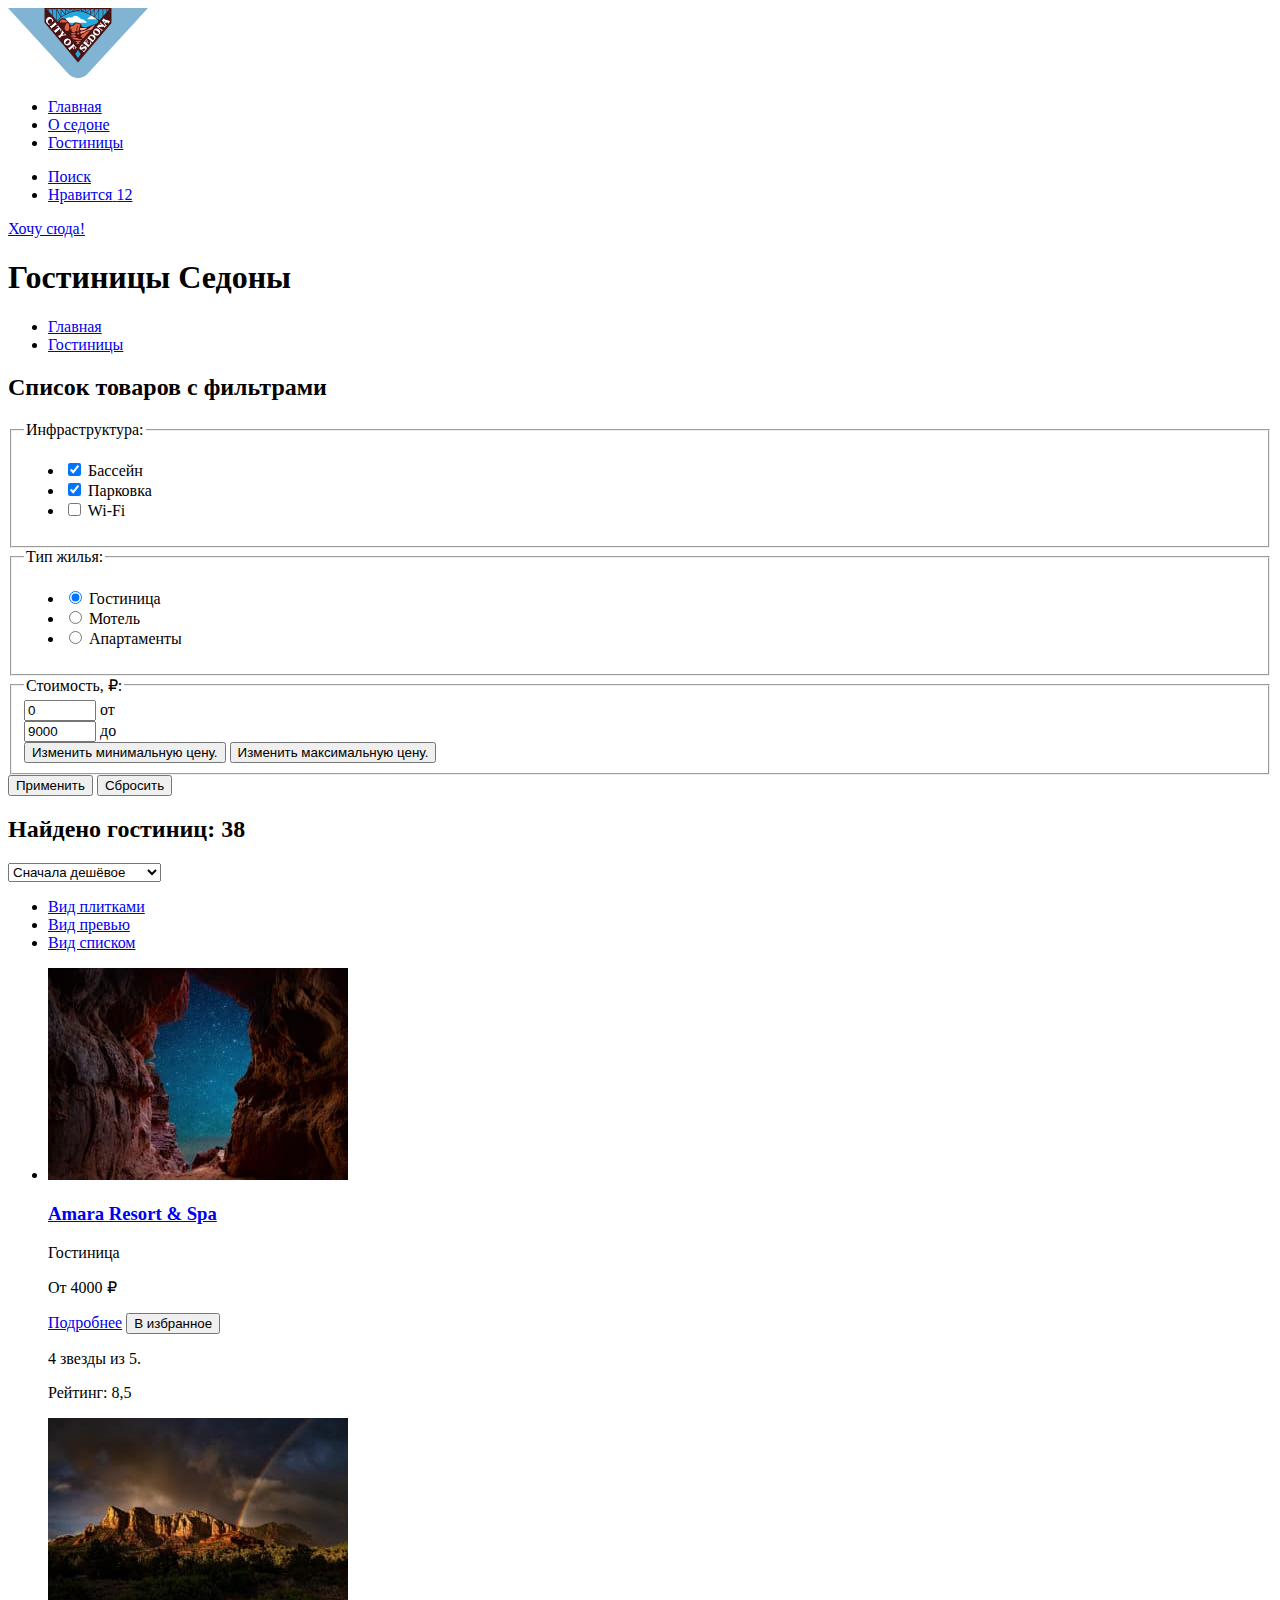
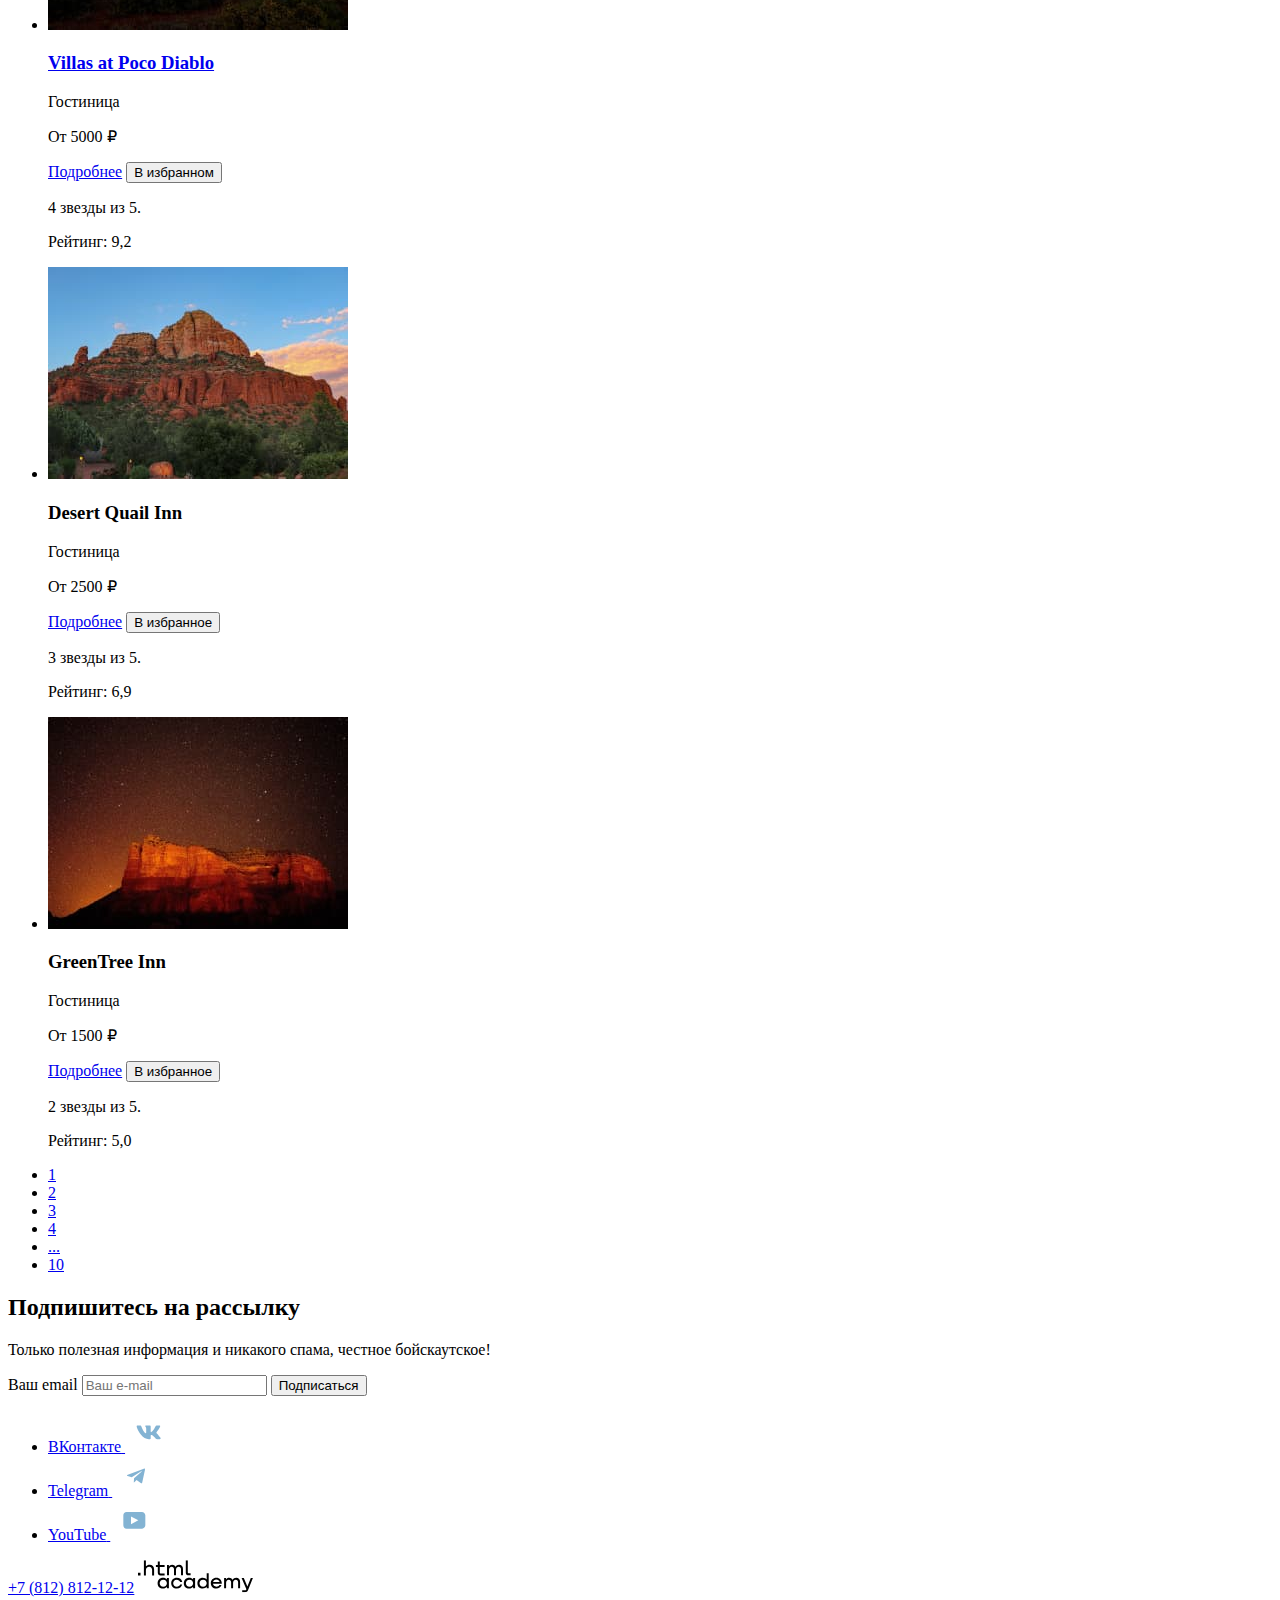
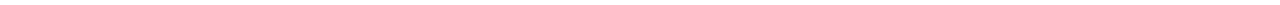
==== catalog.html @ f311d680 "Merge pull request #3 from LChumakov/master" ====
<!DOCTYPE html>
<html lang="ru">
  <head>
    <meta charset="utf-8">
    <title>Каталог</title>
  </head>

  <body>
    <div class="wrapper">
      <header class="header" data-test="header">
        <nav class="navigation">
          <a class="navigation-logo" href="index.html">
            <img src="images/svg/logo.svg" alt="Логотип сайта города Седона">
          </a>

          <ul class="navigation-list">
            <li class="navigation-item">
              <a class="navigation-link" href="index.html">Главная</a>
            </li>
            <li class="navigation-item">
              <a class="navigation-link" href="#">О седоне</a>
            </li>
            <li class="navigation-item">
              <a class="navigation-link navigation-link-current" href="catalog.html" aria-current="page">Гостиницы</a>
            </li>
          </ul>

          <ul class="user-list">
            <li class="user-item">
              <a class="user-link user-link-search" href="#">
                <span class="visually-hidden">Поиск</span>
              </a>
            </li>
            <li class="user-item">
              <a class="user-link user-link-favorites" href="#">
                <span class="visually-hidden">Нравится</span>
                <span class="user-favorites-num">12</span>
              </a>
            </li>
          </ul>
          <a class="navigation-button button" href="#">Хочу сюда!</a>
        </nav>
      </header>

      <main class="main main-catalog" data-test="main">
          <header class="filter-header">
            <h1 class="filter-main-title">Гостиницы Седоны</h1>
            <ul class="breadcrumbs">
              <li class="breadcrumbs-item">
                <a class="breadcrumbs-link breadcrumbs-link-home" href="index.html">
                  <span class="visually-hidden">Главная</span>
                </a>
              </li>
              <li class="breadcrumbs-item">
                <a class="breadcrumbs-link breadcrumbs-link-current" href="catalog.html" aria-current="page">Гостиницы</a>
              </li>
            </ul>
          </header>

          <div class="filter-conteiner" data-test="filter">
            <h2 class="visually-hidden">Список товаров с фильтрами</h2>

            <form class="filter-form" action="https://echo.htmlacademy.ru/" method="get">
              <fieldset class="filter-group filter-group-check">
                  <legend class="filter-title">Инфраструктура:</legend>
                  <ul class="filter-list control-list">
                    <li class="control-item">
                      <label class="control-label" for="pool">
                        <input class="control-input" type="checkbox" id="pool" name="pool" checked>
                        <span class="control-text">Бассейн</span>
                      </label>
                    </li>
                    <li class="control-item">
                      <label class="control-label" for="parking">
                        <input class="control-input" type="checkbox" id="parking" name="parking" checked>
                        <span class="control-text">Парковка</span>
                      </label>
                    </li>
                    <li class="control-item">
                      <label class="control-label" for="wi-fi">
                        <input class="control-input" type="checkbox" id="wi-fi" name="wi-fi">
                        <span class="control-text">Wi-Fi</span>
                      </label>
                    </li>
                  </ul>
                </fieldset>

                <fieldset class="filter-group filter-group-radio">
                  <legend class="filter-title">Тип жилья:</legend>
                  <ul class="filter-list control-list">
                    <li class="control-item">
                      <label class="control-label" for="hotel">
                        <input class="control-input" id="hotel" type="radio" name="product-group" value="hotel" checked>
                        <span class="control-text">Гостиница</span>
                      </label>
                    </li>
                    <li class="control-item">
                      <label class="control-label" for="motel">
                        <input class="control-input" id="motel" type="radio" name="product-group" value="motel">
                        <span class="control-text">Мотель</span>
                      </label>
                    </li>
                    <li class="control-item">
                      <label class="control-label" for="apartments">
                        <input class="control-input" id="apartments" type="radio" name="product-group" value="apartments">
                        <span class="control-text">Апартаменты</span>
                      </label>
                    </li>
                  </ul>
                </fieldset>

                <fieldset class="filter-group filter-group-range">
                  <legend class="filter-title">Стоимость, ₽:</legend>
                  <div class="range">
                    <div class="range-input-container">
                      <div class="range-item">
                        <input class="range-input range-input-min field" id="min-price" type="number" placeholder="0" value="0" min="0" max="9000">
                        <label for="min-price">от</label>
                      </div>
                      <div class="range-item">
                        <input class="range-input range-input-max field" id="max-price" type="number" placeholder="9000" value="9000" min="1" max="9000">
                        <label for="max-price">до</label>
                      </div>
                    </div>

                    <div class="range-scale">
                      <div class="range-bar">
                        <button class="range-toggle-btn range-toggle-btn-min" type="button">
                          <span class="visually-hidden">Изменить минимальную цену.</span>
                        </button>
                        <button class="range-toggle-btn range-toggle-btn-max" type="button">
                          <span class="visually-hidden">Изменить максимальную цену.</span>
                        </button>
                      </div>
                    </div>
                  </div>
              </fieldset>

                <div class="filter-group filter-button">
                  <button class="button button-light filter-submit" type="submit">Применить</button>
                  <button class="button button-transparent filter-reset" type="reset">Сбросить</button>
                </div>
            </form>
          </div>

          <section class="catalog" data-test="catalog">
            <div class="catalog-content">
              <h2 class="catalog-title page-title">Найдено гостиниц: 38</h2>
              <select class="catalog-select" name="sorting" aria-label="Сортировка">
                <option value="cheap" selected>Сначала дешёвое</option>
                <option value="popular">Сначала популярное</option>
                <option value="expensive">Сначала дорогое</option>
              </select>

              <ul class="catalog-view view">
                <li class="view-item">
                  <a class="view-link view-link-tile view-link-active" href="#">
                    <span class="visually-hidden">Вид плитками</span>
                  </a>
                </li>
                <li class="view-item">
                  <a class="view-link view-link-slideshow" href="#">
                    <span class="visually-hidden">Вид превью</span>
                  </a>
                </li>
                <li class="view-item">
                  <a class="view-link view-link-list" href="#">
                    <span class="visually-hidden">Вид списком</span>
                  </a>
                </li>
              </ul>
            </div>

            <div class="catalog-product">
              <ul class="product-list">
                <li class="product-item">
                  <a class="product-card-link" href="#">
                    <img src="images/hotel-1.jpg" width="300" height="212" alt="Звездное небо в расщелине гор.">
                    <h3 class="product-card-title">Amara Resort &amp; Spa</h3>
                  </a>
                  <p class="product-text product-text-type">Гостиница</p>
                  <p class="product-text product-text-price">От 4000 ₽</p>
                  <a class="button product-button-more" href="#">Подробнее</a>
                  <button class="button button-light product-favorites" type="button">В избранное</button>
                  <p class="product-rating-star product-rating-star-4">
                    <span class="visually-hidden">4 звезды из 5.</span>
                  </p>
                  <p class="product-rating-text">Рейтинг: 8,5</p>
                </li>

                <li class="product-item">
                  <a class="product-card-link" href="#">
                    <img src="images/hotel-2.jpg" width="300" height="212" alt="Радуга над горным хребтом.">
                    <h3 class="product-card-title">Villas at Poco Diablo</h3>
                  </a>
                  <p class="product-text product-text-type">Гостиница</p>
                  <p class="product-text product-text-price">От 5000 ₽</p>
                  <a class="button product-button-more" href="#">Подробнее</a>
                  <button class="button button-light product-favorites product-favorites-active" type="button">В избранном</button>
                  <p class="product-rating-star product-rating-star-4">
                    <span class="visually-hidden">4 звезды из 5.</span>
                  </p>
                  <p class="product-rating-text">Рейтинг: 9,2</p>
                </li>

                <li class="product-item">
                  <a class="product-card-link">
                    <img src="images/hotel-3.jpg" width="300" height="212" alt="Горы на фоне голубого неба.">
                    <h3 class="product-card-title">Desert Quail Inn</h3>
                  </a>
                  <p class="product-text product-text-type">Гостиница</p>
                  <p class="product-text product-text-price">От 2500 ₽</p>
                  <a class="button product-button-more" href="#">Подробнее</a>
                  <button class="button button-light product-favorites" type="button">В избранное</button>
                  <p class="product-rating-star product-rating-star-3">
                    <span class="visually-hidden">3 звезды из 5.</span>
                  </p>
                  <p class="product-rating-text">Рейтинг: 6,9</p>
                </li>

                <li class="product-item">
                  <a class="product-card-link">
                    <img src="images/hotel-4.jpg" width="300" height="212" alt="Гора на фоне звездного неба.">
                    <h3 class="product-card-title">GreenTree Inn</h3>
                  </a>
                  <p class="product-text product-text-type">Гостиница</p>
                  <p class="product-text product-text-price">От 1500 ₽</p>
                  <a class="product-text product-text-price" href="#">Подробнее</a>
                  <button class="button button-light product-favorites" type="button">В избранное</button>
                  <p class="product-rating-star product-rating-star-2">
                    <span class="visually-hidden">2 звезды из 5.</span>
                  </p>
                  <p class="product-rating-text">Рейтинг: 5,0</p>
                </li>
              </ul>
            </div>
            <div class="catalog-pagination">
              <ul class="pagination>">
                <li class="pagination-item">
                  <a class="pagination-link pagination-link-current" href="#" aria-current="page">1</a>
                </li>
                <li class="pagination-item">
                  <a class="pagination-link" href="#">2</a>
                </li>
                <li class="pagination-item">
                  <a class="pagination-link" href="#">3</a>
                </li>
                <li class="pagination-item">
                  <a class="pagination-link" href="#">4</a>
                </li>
                <li class="pagination-item">
                  <a class="pagination-link pagination-link-more" href="#" aria-label="Открыть следующие 4 страницы">...</a>
                </li>
                <li class="pagination-item">
                  <a class="pagination-link" href="#">10</a>
                </li>
              </ul>
            </div>
          </section>

          <section class="subscribe subscribe-home" data-test="subscribe">
            <div class="subscribe-theme">
              <h2 class="subscribe-title page-title">Подпишитесь на рассылку</h2>
              <p class="subscribe-text page-text">Только полезная информация и никакого спама, честное бойскаутское!</p>
            </div>
            <form class="subscribe-form" action="https://echo.htmlacademy.ru" method="post">
              <label class="visually-hidden" for="email">Ваш email</label>
              <input class="subscribe-input field" type="email" id="email" name="email" placeholder="Ваш e-mail" required>
              <button class="subscribe-button button button-light" type="submit">Подписаться</button>
            </form>
          </section>
      </main>

      <footer class="page-footer" data-test="footer">
          <ul class="footer-social social">
            <li class="social-item">
              <a class="social-link" href="https://vk.com/htmlacademy">
                <span class="visually-hidden">ВКонтакте</span>
                <img src="images/svg/social-vk.svg" width="48" height="40" alt="ВКонтакте">
              </a>
            </li>
            <li class="social-item">
              <a class="social-link" href="https://t.me/htmlacademy">
                <span class="visually-hidden">Telegram</span>
                <img src="images/svg/social-telegram.svg" width="48" height="40" alt="Telegram">
              </a>
            </li>
            <li class="social-item">
              <a class="social-link" href="https://www.youtube.com/user/htmlacademyru">
                <span class="visually-hidden">YouTube</span>
                <img src="images/svg/social-youtube.svg" width="48" height="40" alt="YouTube">
              </a>
            </li>
          </ul>
          <a class="footer-phone" href="tel:+78128121212">+7 (812) 812-12-12</a>
          <a class="htmlacademy-link" href="https://htmlacademy.ru/">
            <img src="images/svg/logo_htmlacademy.svg" width="115" height="33" alt="Логотип htmlacademy">
          </a>
      </footer>
    </div>
  </body>
</html>
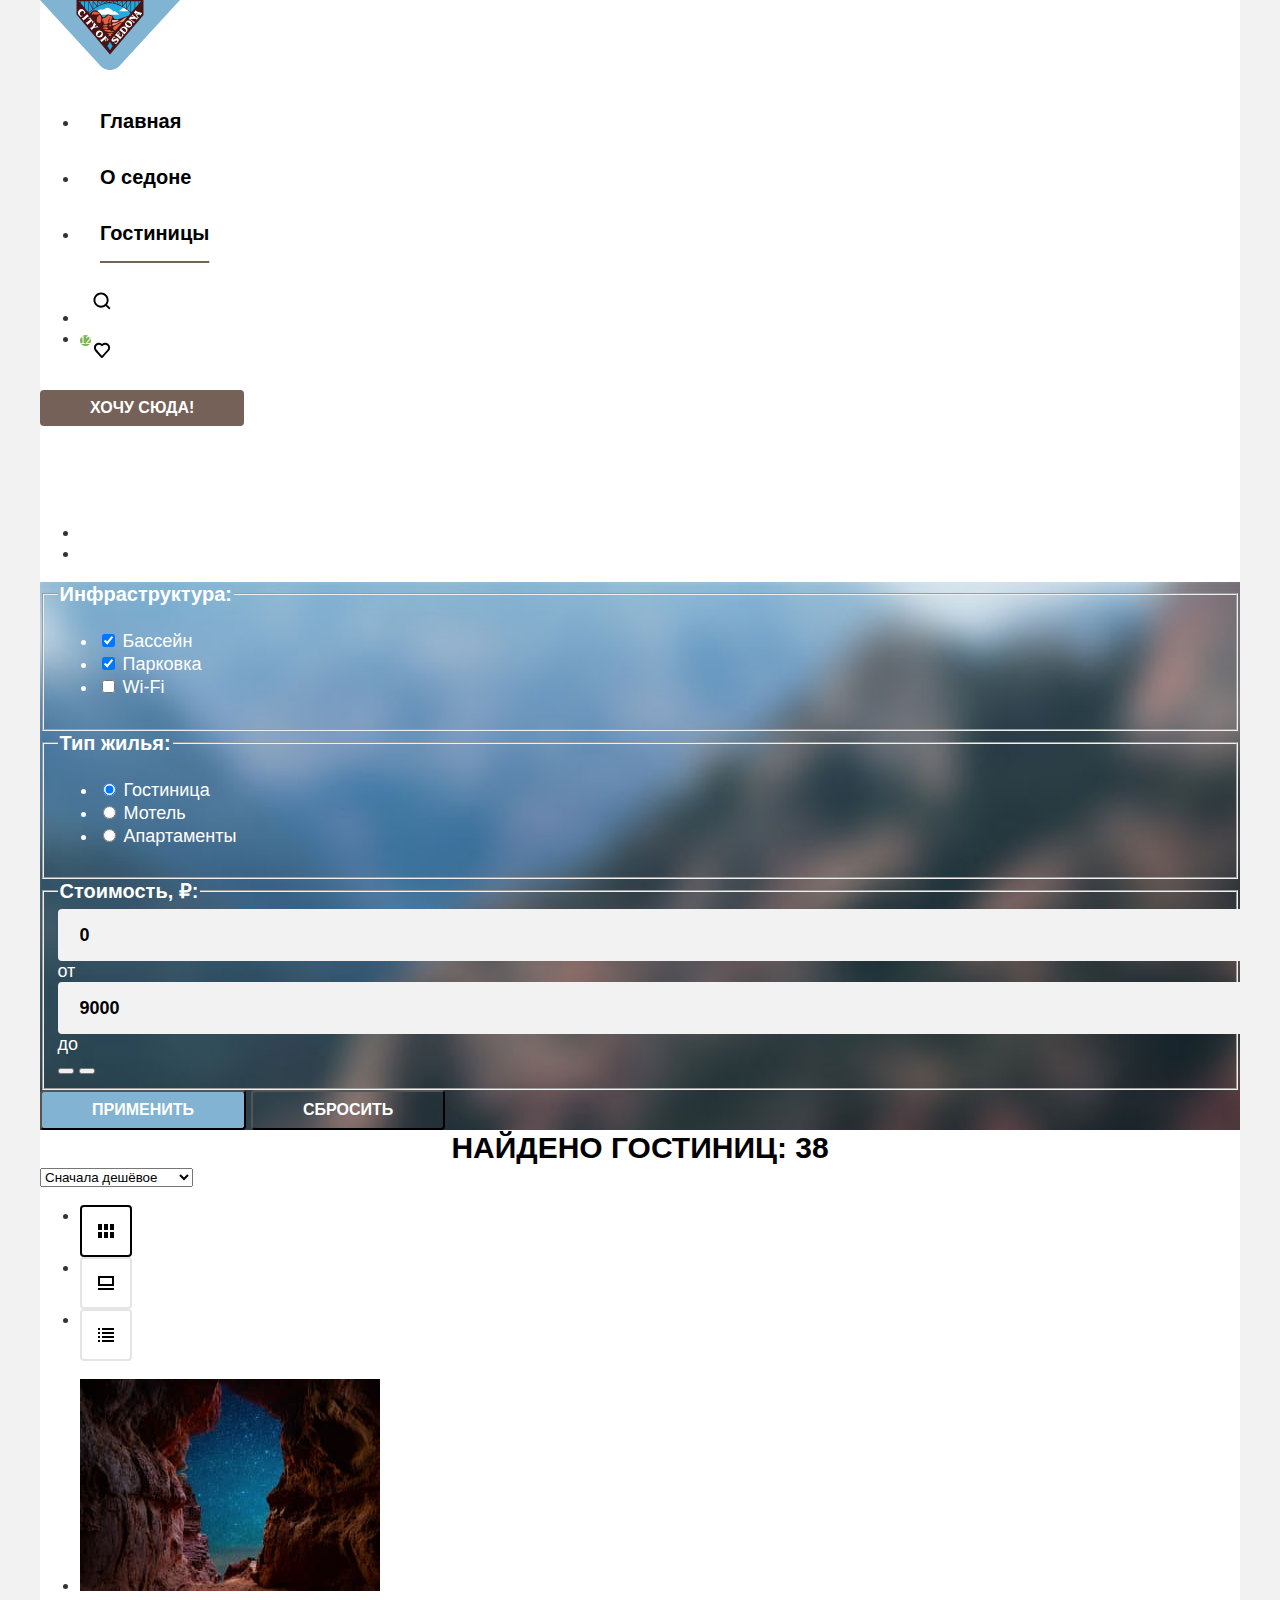
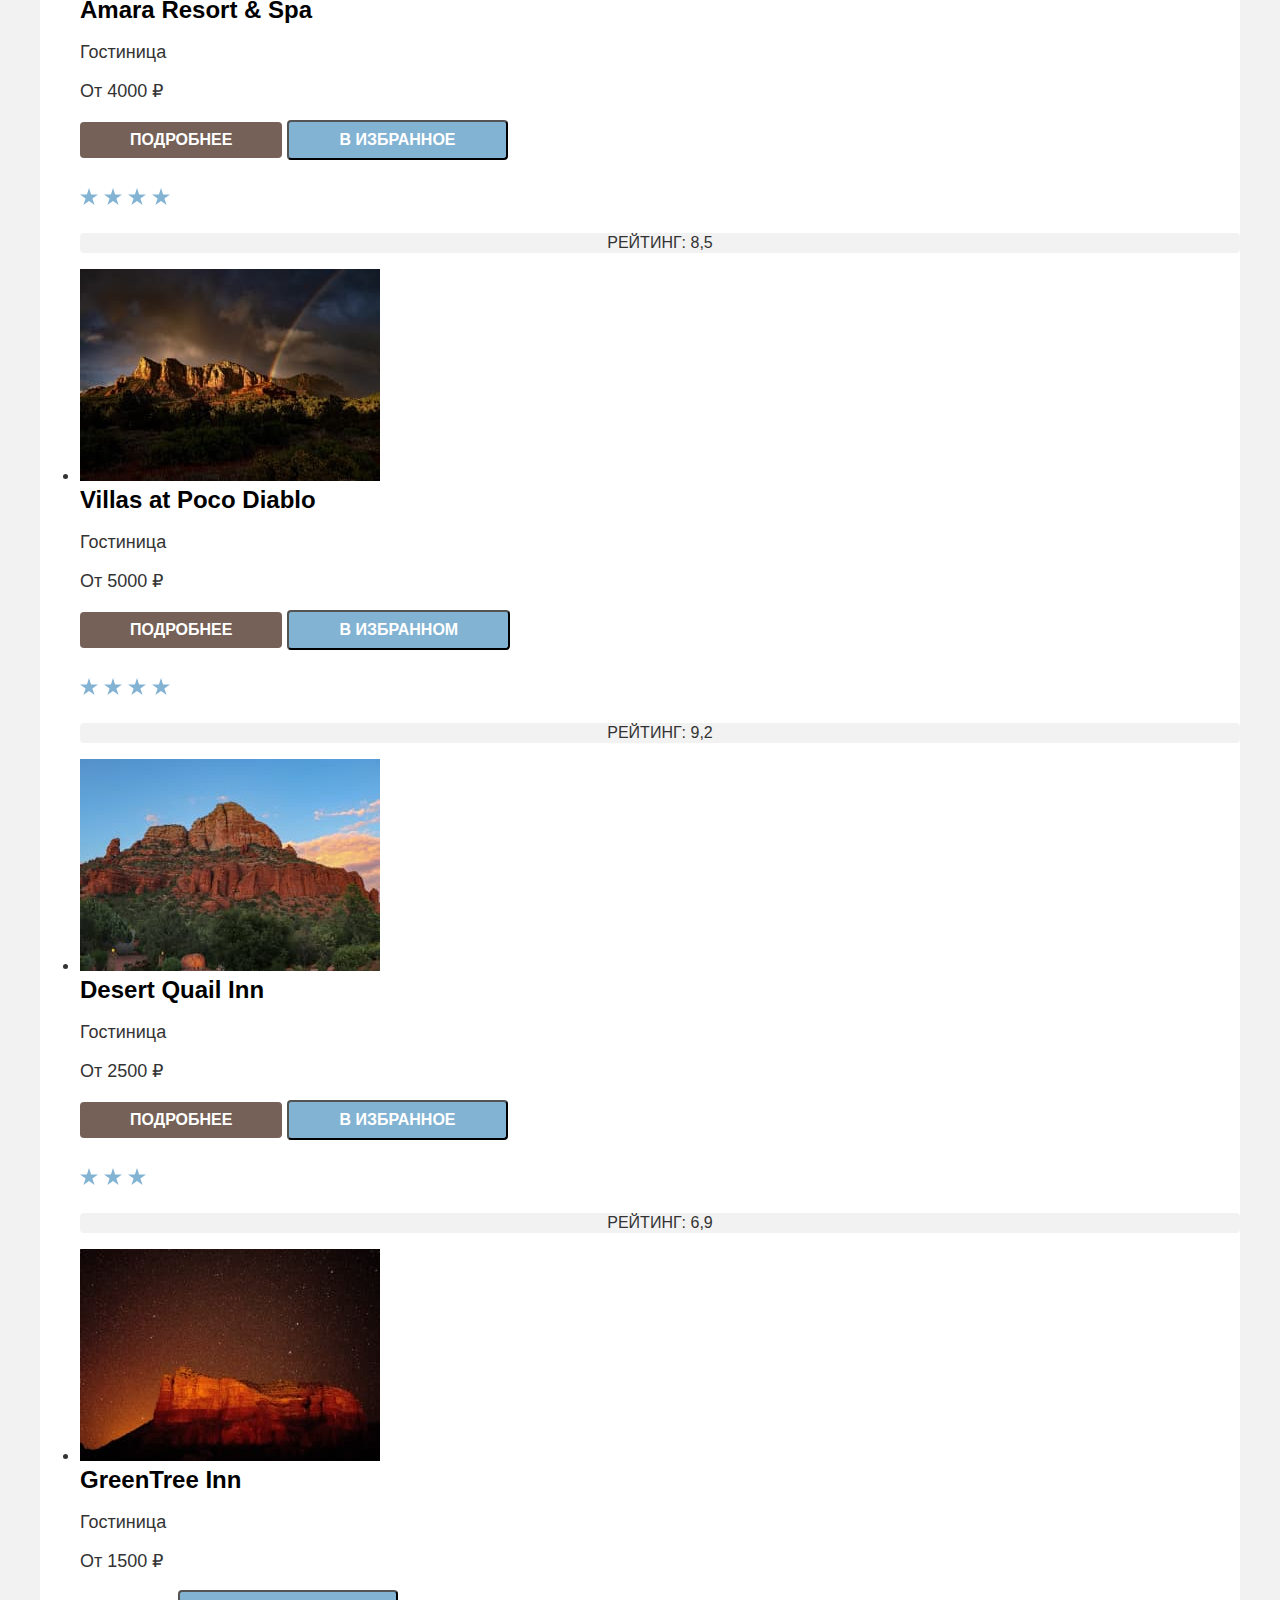
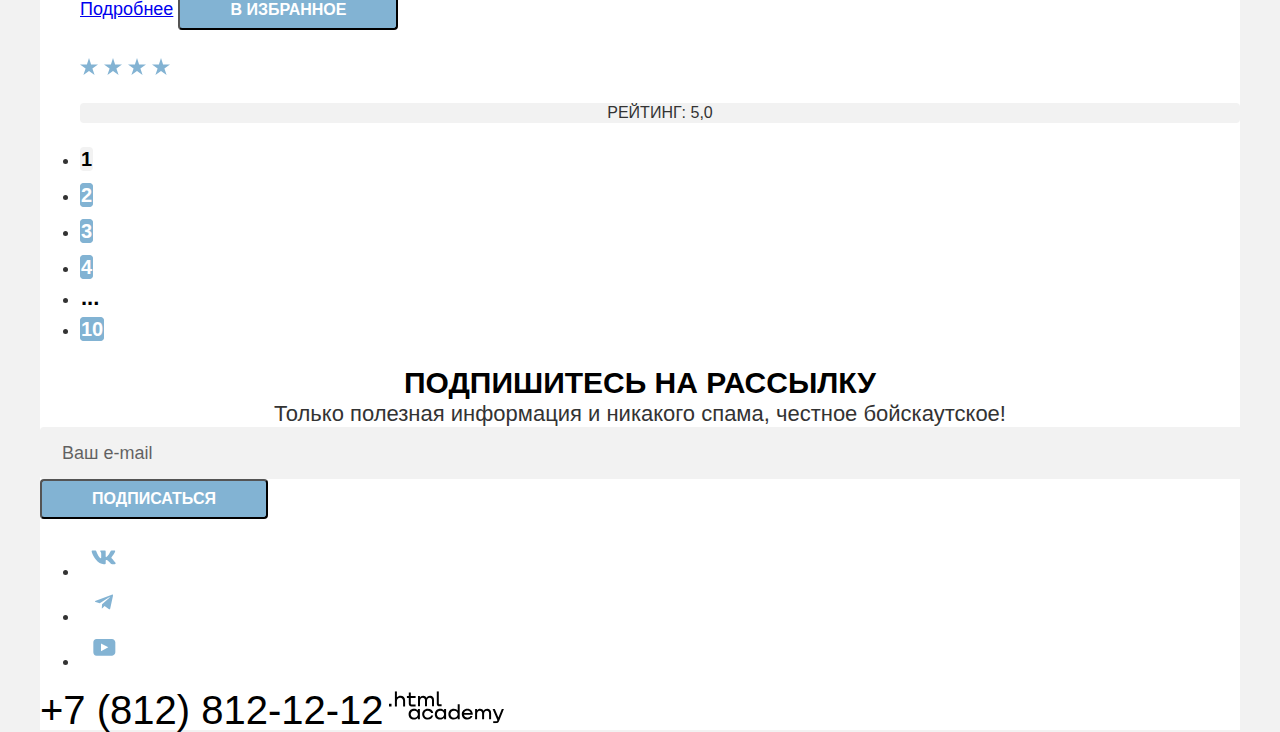
==== commit cc9a7fce: "Merge pull request #4 from LChumakov/master" ====
--- a/catalog.html
+++ b/catalog.html
@@ -1,8 +1,10 @@
 <!DOCTYPE html>
 <html lang="ru">
+
   <head>
     <meta charset="utf-8">
     <title>Каталог</title>
+    <link rel="stylesheet" href="styles/styles.css">
   </head>
 
   <body>
@@ -43,260 +45,261 @@
       </header>
 
       <main class="main main-catalog" data-test="main">
-          <header class="filter-header">
-            <h1 class="filter-main-title">Гостиницы Седоны</h1>
-            <ul class="breadcrumbs">
-              <li class="breadcrumbs-item">
-                <a class="breadcrumbs-link breadcrumbs-link-home" href="index.html">
-                  <span class="visually-hidden">Главная</span>
-                </a>
-              </li>
-              <li class="breadcrumbs-item">
-                <a class="breadcrumbs-link breadcrumbs-link-current" href="catalog.html" aria-current="page">Гостиницы</a>
+        <header class="filter-header">
+          <h1 class="filter-main-title">Гостиницы Седоны</h1>
+          <ul class="breadcrumbs">
+            <li class="breadcrumbs-item">
+              <a class="breadcrumbs-link breadcrumbs-link-home" href="index.html">
+                <span class="visually-hidden">Главная</span>
+              </a>
+            </li>
+            <li class="breadcrumbs-item">
+              <a class="breadcrumbs-link breadcrumbs-link-current" href="catalog.html" aria-current="page">Гостиницы</a>
+            </li>
+          </ul>
+        </header>
+
+        <div class="filter filter-conteiner" data-test="filter">
+          <h2 class="visually-hidden">Список товаров с фильтрами</h2>
+
+          <form class="filter-form" action="https://echo.htmlacademy.ru/" method="get">
+            <fieldset class="filter-group filter-group-check">
+              <legend class="filter-title">Инфраструктура:</legend>
+              <ul class="filter-list control-list">
+                <li class="control-item">
+                  <label class="control-label" for="pool">
+                    <input class="control-input" type="checkbox" id="pool" name="pool" checked>
+                    <span class="control-text">Бассейн</span>
+                  </label>
+                </li>
+                <li class="control-item">
+                  <label class="control-label" for="parking">
+                    <input class="control-input" type="checkbox" id="parking" name="parking" checked>
+                    <span class="control-text">Парковка</span>
+                  </label>
+                </li>
+                <li class="control-item">
+                  <label class="control-label" for="wi-fi">
+                    <input class="control-input" type="checkbox" id="wi-fi" name="wi-fi">
+                    <span class="control-text">Wi-Fi</span>
+                  </label>
+                </li>
+              </ul>
+            </fieldset>
+
+            <fieldset class="filter-group filter-group-radio">
+              <legend class="filter-title">Тип жилья:</legend>
+              <ul class="filter-list control-list">
+                <li class="control-item">
+                  <label class="control-label" for="hotel">
+                    <input class="control-input" id="hotel" type="radio" name="product-group" value="hotel" checked>
+                    <span class="control-text">Гостиница</span>
+                  </label>
+                </li>
+                <li class="control-item">
+                  <label class="control-label" for="motel">
+                    <input class="control-input" id="motel" type="radio" name="product-group" value="motel">
+                    <span class="control-text">Мотель</span>
+                  </label>
+                </li>
+                <li class="control-item">
+                  <label class="control-label" for="apartments">
+                    <input class="control-input" id="apartments" type="radio" name="product-group" value="apartments">
+                    <span class="control-text">Апартаменты</span>
+                  </label>
+                </li>
+              </ul>
+            </fieldset>
+
+            <fieldset class="filter-group filter-group-range">
+              <legend class="filter-title">Стоимость, ₽:</legend>
+              <div class="range">
+                <div class="range-input-container">
+                  <div class="range-item">
+                    <input class="range-input range-input-min field" id="min-price" type="number" placeholder="0" value="0" min="0" max="9000">
+                    <label for="min-price">от</label>
+                  </div>
+                  <div class="range-item">
+                    <input class="range-input range-input-max field" id="max-price" type="number" placeholder="9000" value="9000" min="1" max="9000">
+                    <label for="max-price">до</label>
+                  </div>
+                </div>
+
+                <div class="range-scale">
+                  <div class="range-bar">
+                    <button class="range-toggle-btn range-toggle-btn-min" type="button">
+                      <span class="visually-hidden">Изменить минимальную цену.</span>
+                    </button>
+                    <button class="range-toggle-btn range-toggle-btn-max" type="button">
+                      <span class="visually-hidden">Изменить максимальную цену.</span>
+                    </button>
+                  </div>
+                </div>
+              </div>
+            </fieldset>
+
+            <div class="filter-group filter-button">
+              <button class="button button-light filter-submit" type="submit">Применить</button>
+              <button class="button button-transparent filter-reset" type="reset">Сбросить</button>
+            </div>
+          </form>
+        </div>
+
+        <section class="catalog" data-test="catalog">
+          <div class="catalog-content">
+            <h2 class="catalog-title page-title">Найдено гостиниц: 38</h2>
+            <select class="catalog-select" name="sorting" aria-label="Сортировка">
+              <option value="cheap" selected>Сначала дешёвое</option>
+              <option value="popular">Сначала популярное</option>
+              <option value="expensive">Сначала дорогое</option>
+            </select>
+
+            <ul class="catalog-view view">
+              <li class="view-item">
+                <a class="view-link view-link-tile view-link-active" href="#">
+                  <span class="visually-hidden">Вид плитками</span>
+                </a>
+              </li>
+              <li class="view-item">
+                <a class="view-link view-link-slideshow" href="#">
+                  <span class="visually-hidden">Вид превью</span>
+                </a>
+              </li>
+              <li class="view-item">
+                <a class="view-link view-link-list" href="#">
+                  <span class="visually-hidden">Вид списком</span>
+                </a>
               </li>
             </ul>
-          </header>
-
-          <div class="filter-conteiner" data-test="filter">
-            <h2 class="visually-hidden">Список товаров с фильтрами</h2>
-
-            <form class="filter-form" action="https://echo.htmlacademy.ru/" method="get">
-              <fieldset class="filter-group filter-group-check">
-                  <legend class="filter-title">Инфраструктура:</legend>
-                  <ul class="filter-list control-list">
-                    <li class="control-item">
-                      <label class="control-label" for="pool">
-                        <input class="control-input" type="checkbox" id="pool" name="pool" checked>
-                        <span class="control-text">Бассейн</span>
-                      </label>
-                    </li>
-                    <li class="control-item">
-                      <label class="control-label" for="parking">
-                        <input class="control-input" type="checkbox" id="parking" name="parking" checked>
-                        <span class="control-text">Парковка</span>
-                      </label>
-                    </li>
-                    <li class="control-item">
-                      <label class="control-label" for="wi-fi">
-                        <input class="control-input" type="checkbox" id="wi-fi" name="wi-fi">
-                        <span class="control-text">Wi-Fi</span>
-                      </label>
-                    </li>
-                  </ul>
-                </fieldset>
-
-                <fieldset class="filter-group filter-group-radio">
-                  <legend class="filter-title">Тип жилья:</legend>
-                  <ul class="filter-list control-list">
-                    <li class="control-item">
-                      <label class="control-label" for="hotel">
-                        <input class="control-input" id="hotel" type="radio" name="product-group" value="hotel" checked>
-                        <span class="control-text">Гостиница</span>
-                      </label>
-                    </li>
-                    <li class="control-item">
-                      <label class="control-label" for="motel">
-                        <input class="control-input" id="motel" type="radio" name="product-group" value="motel">
-                        <span class="control-text">Мотель</span>
-                      </label>
-                    </li>
-                    <li class="control-item">
-                      <label class="control-label" for="apartments">
-                        <input class="control-input" id="apartments" type="radio" name="product-group" value="apartments">
-                        <span class="control-text">Апартаменты</span>
-                      </label>
-                    </li>
-                  </ul>
-                </fieldset>
-
-                <fieldset class="filter-group filter-group-range">
-                  <legend class="filter-title">Стоимость, ₽:</legend>
-                  <div class="range">
-                    <div class="range-input-container">
-                      <div class="range-item">
-                        <input class="range-input range-input-min field" id="min-price" type="number" placeholder="0" value="0" min="0" max="9000">
-                        <label for="min-price">от</label>
-                      </div>
-                      <div class="range-item">
-                        <input class="range-input range-input-max field" id="max-price" type="number" placeholder="9000" value="9000" min="1" max="9000">
-                        <label for="max-price">до</label>
-                      </div>
-                    </div>
-
-                    <div class="range-scale">
-                      <div class="range-bar">
-                        <button class="range-toggle-btn range-toggle-btn-min" type="button">
-                          <span class="visually-hidden">Изменить минимальную цену.</span>
-                        </button>
-                        <button class="range-toggle-btn range-toggle-btn-max" type="button">
-                          <span class="visually-hidden">Изменить максимальную цену.</span>
-                        </button>
-                      </div>
-                    </div>
-                  </div>
-              </fieldset>
-
-                <div class="filter-group filter-button">
-                  <button class="button button-light filter-submit" type="submit">Применить</button>
-                  <button class="button button-transparent filter-reset" type="reset">Сбросить</button>
-                </div>
-            </form>
           </div>
 
-          <section class="catalog" data-test="catalog">
-            <div class="catalog-content">
-              <h2 class="catalog-title page-title">Найдено гостиниц: 38</h2>
-              <select class="catalog-select" name="sorting" aria-label="Сортировка">
-                <option value="cheap" selected>Сначала дешёвое</option>
-                <option value="popular">Сначала популярное</option>
-                <option value="expensive">Сначала дорогое</option>
-              </select>
-
-              <ul class="catalog-view view">
-                <li class="view-item">
-                  <a class="view-link view-link-tile view-link-active" href="#">
-                    <span class="visually-hidden">Вид плитками</span>
-                  </a>
-                </li>
-                <li class="view-item">
-                  <a class="view-link view-link-slideshow" href="#">
-                    <span class="visually-hidden">Вид превью</span>
-                  </a>
-                </li>
-                <li class="view-item">
-                  <a class="view-link view-link-list" href="#">
-                    <span class="visually-hidden">Вид списком</span>
-                  </a>
-                </li>
-              </ul>
-            </div>
-
-            <div class="catalog-product">
-              <ul class="product-list">
-                <li class="product-item">
-                  <a class="product-card-link" href="#">
-                    <img src="images/hotel-1.jpg" width="300" height="212" alt="Звездное небо в расщелине гор.">
-                    <h3 class="product-card-title">Amara Resort &amp; Spa</h3>
-                  </a>
-                  <p class="product-text product-text-type">Гостиница</p>
-                  <p class="product-text product-text-price">От 4000 ₽</p>
-                  <a class="button product-button-more" href="#">Подробнее</a>
-                  <button class="button button-light product-favorites" type="button">В избранное</button>
-                  <p class="product-rating-star product-rating-star-4">
-                    <span class="visually-hidden">4 звезды из 5.</span>
-                  </p>
-                  <p class="product-rating-text">Рейтинг: 8,5</p>
-                </li>
-
-                <li class="product-item">
-                  <a class="product-card-link" href="#">
-                    <img src="images/hotel-2.jpg" width="300" height="212" alt="Радуга над горным хребтом.">
-                    <h3 class="product-card-title">Villas at Poco Diablo</h3>
-                  </a>
-                  <p class="product-text product-text-type">Гостиница</p>
-                  <p class="product-text product-text-price">От 5000 ₽</p>
-                  <a class="button product-button-more" href="#">Подробнее</a>
-                  <button class="button button-light product-favorites product-favorites-active" type="button">В избранном</button>
-                  <p class="product-rating-star product-rating-star-4">
-                    <span class="visually-hidden">4 звезды из 5.</span>
-                  </p>
-                  <p class="product-rating-text">Рейтинг: 9,2</p>
-                </li>
-
-                <li class="product-item">
-                  <a class="product-card-link">
-                    <img src="images/hotel-3.jpg" width="300" height="212" alt="Горы на фоне голубого неба.">
-                    <h3 class="product-card-title">Desert Quail Inn</h3>
-                  </a>
-                  <p class="product-text product-text-type">Гостиница</p>
-                  <p class="product-text product-text-price">От 2500 ₽</p>
-                  <a class="button product-button-more" href="#">Подробнее</a>
-                  <button class="button button-light product-favorites" type="button">В избранное</button>
-                  <p class="product-rating-star product-rating-star-3">
-                    <span class="visually-hidden">3 звезды из 5.</span>
-                  </p>
-                  <p class="product-rating-text">Рейтинг: 6,9</p>
-                </li>
-
-                <li class="product-item">
-                  <a class="product-card-link">
-                    <img src="images/hotel-4.jpg" width="300" height="212" alt="Гора на фоне звездного неба.">
-                    <h3 class="product-card-title">GreenTree Inn</h3>
-                  </a>
-                  <p class="product-text product-text-type">Гостиница</p>
-                  <p class="product-text product-text-price">От 1500 ₽</p>
-                  <a class="product-text product-text-price" href="#">Подробнее</a>
-                  <button class="button button-light product-favorites" type="button">В избранное</button>
-                  <p class="product-rating-star product-rating-star-2">
-                    <span class="visually-hidden">2 звезды из 5.</span>
-                  </p>
-                  <p class="product-rating-text">Рейтинг: 5,0</p>
-                </li>
-              </ul>
-            </div>
-            <div class="catalog-pagination">
-              <ul class="pagination>">
-                <li class="pagination-item">
-                  <a class="pagination-link pagination-link-current" href="#" aria-current="page">1</a>
-                </li>
-                <li class="pagination-item">
-                  <a class="pagination-link" href="#">2</a>
-                </li>
-                <li class="pagination-item">
-                  <a class="pagination-link" href="#">3</a>
-                </li>
-                <li class="pagination-item">
-                  <a class="pagination-link" href="#">4</a>
-                </li>
-                <li class="pagination-item">
-                  <a class="pagination-link pagination-link-more" href="#" aria-label="Открыть следующие 4 страницы">...</a>
-                </li>
-                <li class="pagination-item">
-                  <a class="pagination-link" href="#">10</a>
-                </li>
-              </ul>
-            </div>
-          </section>
-
-          <section class="subscribe subscribe-home" data-test="subscribe">
-            <div class="subscribe-theme">
-              <h2 class="subscribe-title page-title">Подпишитесь на рассылку</h2>
-              <p class="subscribe-text page-text">Только полезная информация и никакого спама, честное бойскаутское!</p>
-            </div>
-            <form class="subscribe-form" action="https://echo.htmlacademy.ru" method="post">
-              <label class="visually-hidden" for="email">Ваш email</label>
-              <input class="subscribe-input field" type="email" id="email" name="email" placeholder="Ваш e-mail" required>
-              <button class="subscribe-button button button-light" type="submit">Подписаться</button>
-            </form>
-          </section>
+          <div class="catalog-product">
+            <ul class="product-list">
+              <li class="product-item">
+                <a class="product-card-link" href="#">
+                  <img src="images/hotel-1.jpg" width="300" height="212" alt="Звездное небо в расщелине гор.">
+                  <h3 class="product-card-title">Amara Resort &amp; Spa</h3>
+                </a>
+                <p class="product-text product-text-type">Гостиница</p>
+                <p class="product-text product-text-price">От 4000 ₽</p>
+                <a class="button product-button-more" href="#">Подробнее</a>
+                <button class="button button-light product-favorites" type="button">В избранное</button>
+                <p class="product-rating-star product-rating-star-4">
+                  <span class="visually-hidden">4 звезды из 5.</span>
+                </p>
+                <p class="product-rating-text">Рейтинг: 8,5</p>
+              </li>
+
+              <li class="product-item">
+                <a class="product-card-link" href="#">
+                  <img src="images/hotel-2.jpg" width="300" height="212" alt="Радуга над горным хребтом.">
+                  <h3 class="product-card-title">Villas at Poco Diablo</h3>
+                </a>
+                <p class="product-text product-text-type">Гостиница</p>
+                <p class="product-text product-text-price">От 5000 ₽</p>
+                <a class="button product-button-more" href="#">Подробнее</a>
+                <button class="button button-light product-favorites button-favorites-active" type="button">В избранном</button>
+                <p class="product-rating-star product-rating-star-4">
+                  <span class="visually-hidden">4 звезды из 5.</span>
+                </p>
+                <p class="product-rating-text">Рейтинг: 9,2</p>
+              </li>
+
+              <li class="product-item">
+                <a class="product-card-link">
+                  <img src="images/hotel-3.jpg" width="300" height="212" alt="Горы на фоне голубого неба.">
+                  <h3 class="product-card-title">Desert Quail Inn</h3>
+                </a>
+                <p class="product-text product-text-type">Гостиница</p>
+                <p class="product-text product-text-price">От 2500 ₽</p>
+                <a class="button product-button-more" href="#">Подробнее</a>
+                <button class="button button-light product-favorites" type="button">В избранное</button>
+                <p class="product-rating-star product-rating-star-3">
+                  <span class="visually-hidden">3 звезды из 5.</span>
+                </p>
+                <p class="product-rating-text">Рейтинг: 6,9</p>
+              </li>
+
+              <li class="product-item">
+                <a class="product-card-link">
+                  <img src="images/hotel-4.jpg" width="300" height="212" alt="Гора на фоне звездного неба.">
+                  <h3 class="product-card-title">GreenTree Inn</h3>
+                </a>
+                <p class="product-text product-text-type">Гостиница</p>
+                <p class="product-text product-text-price">От 1500 ₽</p>
+                <a class="product-text product-text-price" href="#">Подробнее</a>
+                <button class="button button-light product-favorites" type="button">В избранное</button>
+                <p class="product-rating-star product-rating-star-2">
+                  <span class="visually-hidden">2 звезды из 5.</span>
+                </p>
+                <p class="product-rating-text">Рейтинг: 5,0</p>
+              </li>
+            </ul>
+          </div>
+          <div class="catalog-pagination">
+            <ul class="pagination>">
+              <li class="pagination-item">
+                <a class="pagination-link pagination-link-current" href="#" aria-current="page">1</a>
+              </li>
+              <li class="pagination-item">
+                <a class="pagination-link" href="#">2</a>
+              </li>
+              <li class="pagination-item">
+                <a class="pagination-link" href="#">3</a>
+              </li>
+              <li class="pagination-item">
+                <a class="pagination-link" href="#">4</a>
+              </li>
+              <li class="pagination-item">
+                <a class="pagination-link pagination-link-more" href="#" aria-label="Открыть следующие 4 страницы">...</a>
+              </li>
+              <li class="pagination-item">
+                <a class="pagination-link" href="#">10</a>
+              </li>
+            </ul>
+          </div>
+        </section>
+
+        <section class="subscribe subscribe-home" data-test="subscribe">
+          <div class="subscribe-theme">
+            <h2 class="subscribe-title page-title">Подпишитесь на рассылку</h2>
+            <p class="subscribe-text page-text">Только полезная информация и никакого спама, честное бойскаутское!</p>
+          </div>
+          <form class="subscribe-form" action="https://echo.htmlacademy.ru" method="post">
+            <label class="visually-hidden" for="email">Ваш email</label>
+            <input class="subscribe-input field" type="email" id="email" name="email" placeholder="Ваш e-mail" required>
+            <button class="subscribe-button button button-light" type="submit">Подписаться</button>
+          </form>
+        </section>
       </main>
 
       <footer class="page-footer" data-test="footer">
-          <ul class="footer-social social">
-            <li class="social-item">
-              <a class="social-link" href="https://vk.com/htmlacademy">
-                <span class="visually-hidden">ВКонтакте</span>
-                <img src="images/svg/social-vk.svg" width="48" height="40" alt="ВКонтакте">
-              </a>
-            </li>
-            <li class="social-item">
-              <a class="social-link" href="https://t.me/htmlacademy">
-                <span class="visually-hidden">Telegram</span>
-                <img src="images/svg/social-telegram.svg" width="48" height="40" alt="Telegram">
-              </a>
-            </li>
-            <li class="social-item">
-              <a class="social-link" href="https://www.youtube.com/user/htmlacademyru">
-                <span class="visually-hidden">YouTube</span>
-                <img src="images/svg/social-youtube.svg" width="48" height="40" alt="YouTube">
-              </a>
-            </li>
-          </ul>
-          <a class="footer-phone" href="tel:+78128121212">+7 (812) 812-12-12</a>
-          <a class="htmlacademy-link" href="https://htmlacademy.ru/">
-            <img src="images/svg/logo_htmlacademy.svg" width="115" height="33" alt="Логотип htmlacademy">
-          </a>
+        <ul class="footer-social social">
+          <li class="social-item">
+            <a class="social-link" href="https://vk.com/htmlacademy">
+              <span class="visually-hidden">ВКонтакте</span>
+              <img src="images/svg/social-vk.svg" width="48" height="40" alt="ВКонтакте">
+            </a>
+          </li>
+          <li class="social-item">
+            <a class="social-link" href="https://t.me/htmlacademy">
+              <span class="visually-hidden">Telegram</span>
+              <img src="images/svg/social-telegram.svg" width="48" height="40" alt="Telegram">
+            </a>
+          </li>
+          <li class="social-item">
+            <a class="social-link" href="https://www.youtube.com/user/htmlacademyru">
+              <span class="visually-hidden">YouTube</span>
+              <img src="images/svg/social-youtube.svg" width="48" height="40" alt="YouTube">
+            </a>
+          </li>
+        </ul>
+        <a class="footer-phone" href="tel:+78128121212">+7 (812) 812-12-12</a>
+        <a class="htmlacademy-link" href="https://htmlacademy.ru/">
+          <img src="images/svg/logo_htmlacademy.svg" width="115" height="33" alt="Логотип htmlacademy">
+        </a>
       </footer>
     </div>
   </body>
+
 </html>
--- a/styles/styles.css
+++ b/styles/styles.css
@@ -0,0 +1,410 @@
+@font-face {
+  font-style: normal;
+  font-weight: 400;
+  font-family: "PT Sans", sans-serif;
+
+  font-display: swap;
+  src: url("../fonts/ptsans-400.woff2") format("woff2");
+}
+
+@font-face {
+  font-style: normal;
+  font-weight: 700;
+  font-family: "PT Sans", sans-serif;
+
+  font-display: swap;
+  src: url("../fonts/ptsans-700.woff2") format("woff2");
+}
+
+*::before,
+*::after {
+  box-sizing: border-box;
+}
+
+html {
+  box-sizing: border-box;
+}
+
+body {
+  margin: 0;
+  padding: 0;
+
+  font-size: 18px;
+  line-height: 21px;
+  font-family: "PT Sans", sans-serif;
+  color: #333333;
+
+  background-color: #f2f2f2;
+}
+
+.wrapper {
+  width: 1200px;
+  margin: 0 auto;
+
+  background-color: #ffffff;
+}
+
+.visually-hidden {
+  position: absolute;
+
+  width: 1px;
+  height: 1px;
+  margin: -1px;
+  padding: 0;
+  overflow: hidden;
+
+  white-space: nowrap;
+
+  border: 0;
+
+  clip: rect(0 0 0 0);
+  clip-path: inset(100%);
+}
+
+.button {
+  display: inline-block;
+  margin: 0;
+  padding: 8px 50px;
+
+  font-weight: 700;
+  font-size: 16px;
+  line-height: 20px;
+  font-family: inherit;
+  text-align: center;
+  color: #ffffff;
+  text-transform: uppercase;
+  text-decoration: none;
+
+  background-color: #756157;
+  border-radius: 4px;
+}
+
+.button-light {
+  background: #82b3d3;
+}
+
+.button-transparent {
+  background-color: transparent;
+}
+
+.field {
+  width: 100%;
+  padding: 12px 20px;
+
+  font-weight: 700;
+  font-size: 18px;
+  line-height: 24px;
+  font-family: "PT Sans", sans-serif;
+  color: #000000;
+
+  background-color: #f2f2f2;
+  border: 2px solid transparent;
+  border-radius: 4px;
+}
+
+.field::placeholder {
+  color: #000000;
+
+  opacity: 0.6;
+}
+
+.navigation-link {
+  display: inline-block;
+  padding: 16px 20px;
+
+  font-weight: 700;
+  font-size: 20px;
+  line-height: 24px;
+  color: #000000;
+  text-decoration: none;
+}
+
+.navigation-link-current {
+  text-decoration: underline;
+
+  text-decoration-color: #756257;
+  text-decoration-thickness: 2px;
+  text-underline-offset: 21px;
+}
+
+.user-link {
+  position: relative;
+
+  display: inline-block;
+  width: 44px;
+  height: 44px;
+
+  color: #000000;
+  text-decoration: none;
+
+  background-repeat: no-repeat;
+  background-position: center;
+  background-size: 18px 18px;
+}
+
+.user-link-search {
+  background-image: url("../images/svg/search.svg");
+}
+
+.user-link-favorites {
+  background-image: url("../images/svg/heart.svg");
+}
+
+.user-favorites-num {
+  font-size: 10px;
+  line-height: 10px;
+  color: #ffffff;
+
+  background-color: #7db54f;
+  border-radius: 10px;
+}
+
+.hero {
+  text-align: center;
+  color: #ffffff;
+
+  background-color: #343e47;
+  background-image: url("../images/index-background.jpg");
+  background-repeat: no-repeat;
+  background-position: bottom center;
+  background-size: 100% auto, cover;
+}
+
+.page-title {
+  margin: 0;
+
+  font-weight: 700;
+  font-size: 30px;
+  line-height: 36px;
+  text-align: center;
+  color: #000000;
+  text-transform: uppercase;
+}
+
+.page-text {
+  margin: 0;
+
+  font-size: 22px;
+  line-height: 26px;
+  text-align: center;
+}
+
+.item-title {
+  margin: 0;
+
+  font-weight: 700;
+  font-size: 24px;
+  line-height: 28px;
+  color: #000000;
+  text-transform: uppercase;
+}
+
+.item-text {
+  margin: 0;
+}
+
+.advantages-item {
+  background-color: rgba(131, 179, 211, 0.2);
+}
+
+.advantages-item:not(.advantages-item-full):nth-child(2n) {
+  background-color: rgba(131, 179, 211, 0.2);
+}
+
+.advantages-item-full {
+  color: #ffffff;
+
+  background-color: #82b3d3;
+}
+
+.advantages-item-full .advantages-subtitle {
+  color: #ffffff;
+}
+
+.service-item {
+  background-color: rgba(131, 179, 211, 0.12);
+  background-repeat: no-repeat;
+  background-position: center;
+  background-size: 75px 72px;
+}
+
+.service-item:nth-child(2n) {
+  background-color: #ffffff;
+}
+
+.service-item-house {
+  background-image: url("../images/svg/house.svg");
+}
+
+.service-item-food {
+  background-image: url("../images/svg/food.svg");
+}
+
+.service-item-souvenirs {
+  background-image: url("../images/svg/souvenirs.svg");
+}
+
+.subcribe-home {
+  text-align: center;
+  color: #ffffff;
+
+  background-color: #828c96;
+  background-image: url("../images/subscribe.jpg");
+  background-repeat: no-repeat;
+  background-size: cover;
+}
+
+.subscribe-input {
+  font-weight: 400;
+}
+
+.footer-phone {
+  font-size: 40px;
+  line-height: 40px;
+  text-align: center;
+  color: #000000;
+  text-decoration: none;
+}
+
+.filter {
+  color: #ffffff;
+
+  background-color: #755651;
+  background-image: url("../images/filter-catalog.jpeg");
+  background-repeat: no-repeat;
+  background-size: cover;
+}
+
+.filter-main-title {
+  margin: 0;
+
+  font-size: 60px;
+  line-height: 78px;
+  color: #ffffff;
+}
+
+.breadcrumbs-link {
+  font-size: 16px;
+  line-height: 21px;
+  color: #ffffff;
+  text-decoration: none;
+}
+
+.breadcrumbs-link-home {
+  display: block;
+  width: 13px;
+  height: 13px;
+
+  background-image: url();
+  background-repeat: no-repeat;
+  background-position: center;
+  background-size: 12px;
+}
+
+.filter-title {
+  font-weight: 700;
+  font-size: 20px;
+  line-height: 24px;
+}
+
+.control-text {
+  line-height: 23px;
+}
+
+.view-link {
+  display: block;
+  width: 48px;
+  height: 48px;
+
+  background-repeat: no-repeat;
+  background-position: center;
+  border: 2px solid #e5e5e5;
+  border-radius: 4px;
+}
+
+.view-link-active {
+  border-color: #000000;
+}
+
+.view-link-tile {
+  background-image: url("../images/svg/view-tile.svg");
+}
+
+.view-link-slideshow {
+  background-image: url("../images/svg/view-slideshow.svg");
+}
+
+.view-link-list {
+  background-image: url("../images/svg/view-list.svg");
+}
+
+.product-card-link {
+  color: #000000;
+  text-decoration: none;
+}
+
+.product-card-title {
+  margin: 0;
+
+  font-weight: 700;
+  font-size: 24px;
+  line-height: 28px;
+}
+
+.product-rating-text {
+  font-size: 16px;
+  line-height: 20px;
+  text-align: center;
+  text-transform: uppercase;
+
+  background-color: #f2f2f2;
+  border-radius: 4px;
+}
+
+.product-rating-star {
+  display: block;
+  height: 37px;
+
+  background-image: url("../images/svg/stars.svg");
+  background-repeat: no-repeat;
+  background-position: left center;
+}
+
+.product-rating-star-4 {
+  width: 90px;
+}
+
+.product-rating-star-3 {
+  width: 70px;
+}
+
+.pagination-link {
+  font-weight: 700;
+  font-size: 20px;
+  line-height: 36px;
+  text-align: center;
+  color: #ffffff;
+  text-decoration: none;
+
+  background-color: #82b3d3;
+  border: 1px solid #82b3d3;
+  border-radius: 4px;
+}
+
+.pagination-link-current {
+  color: #000000;
+
+  background-color: #f2f2f2;
+  border-color: transparent;
+
+  pointer-events: none;
+}
+
+.pagination-link-more {
+  font-size: 22px;
+  line-height: 26px;
+  color: #000000;
+
+  background-color: transparent;
+  border-color: transparent;
+}
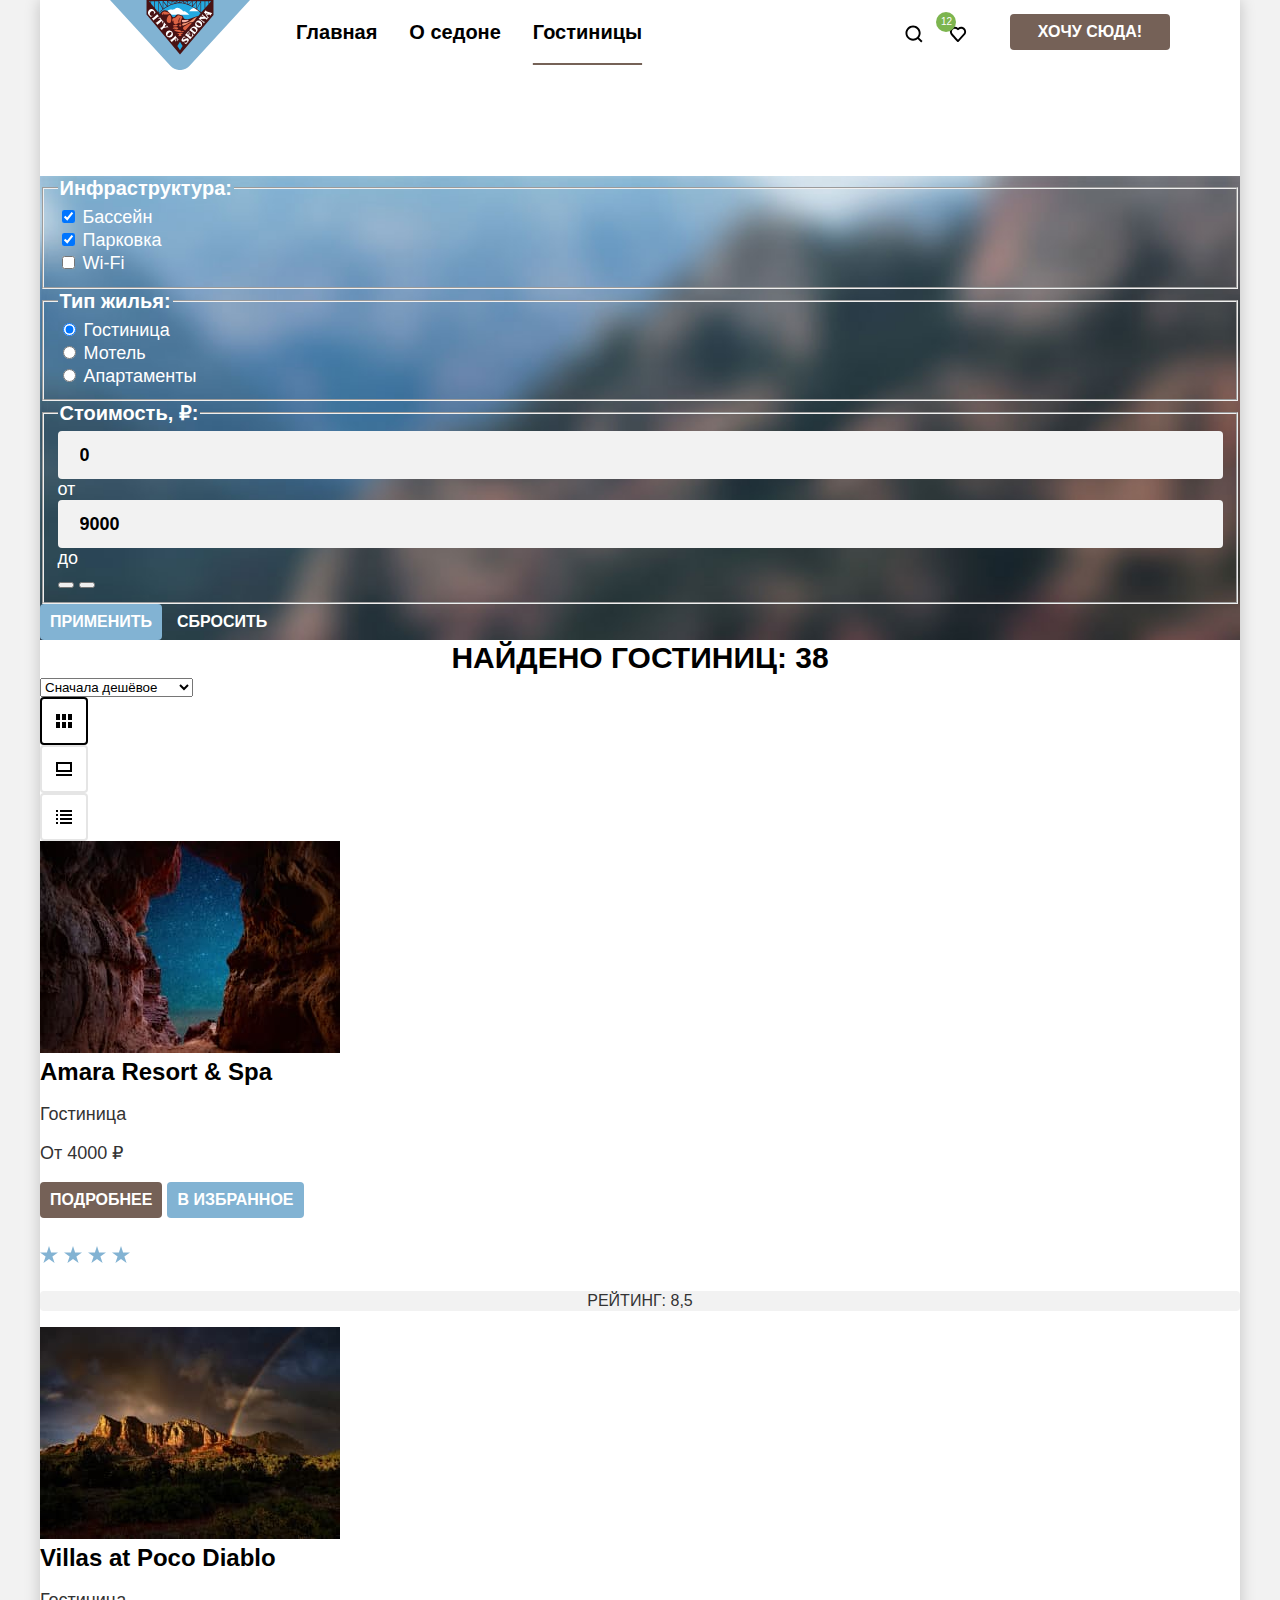
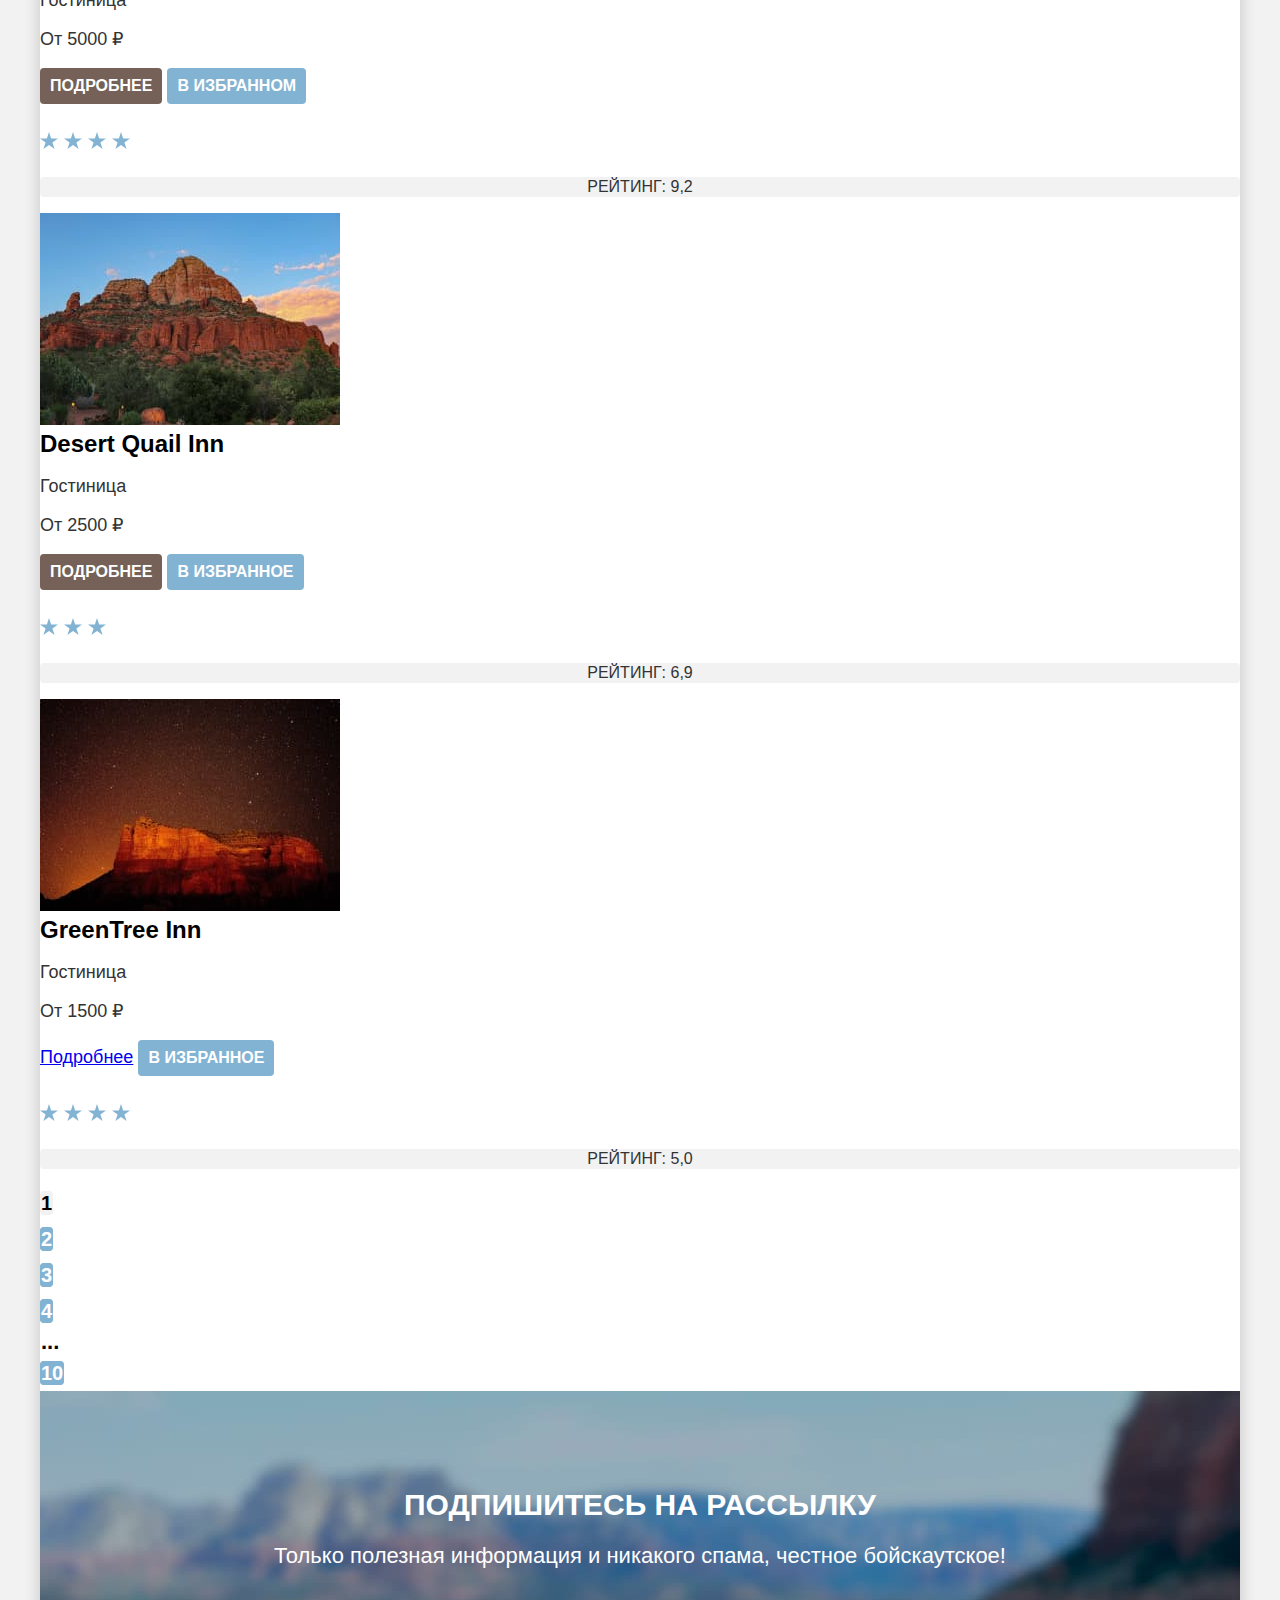
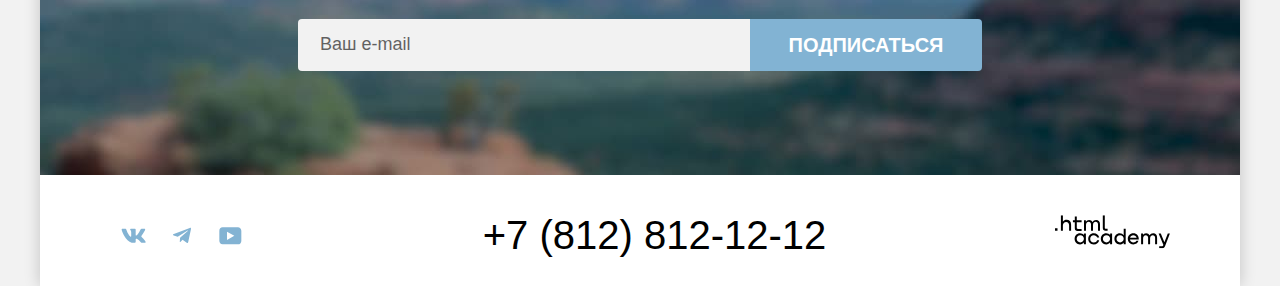
==== commit d75b406b: "Merge pull request #5 from LChumakov/master" ====
--- a/catalog.html
+++ b/catalog.html
@@ -3,6 +3,7 @@
 
   <head>
     <meta charset="utf-8">
+    <meta name="viewport" content="width=device-width, initial-scale=1.0">
     <title>Каталог</title>
     <link rel="stylesheet" href="styles/styles.css">
   </head>
@@ -15,7 +16,7 @@
             <img src="images/svg/logo.svg" alt="Логотип сайта города Седона">
           </a>
 
-          <ul class="navigation-list">
+          <ul class="navigation-list list-reset">
             <li class="navigation-item">
               <a class="navigation-link" href="index.html">Главная</a>
             </li>
@@ -27,7 +28,7 @@
             </li>
           </ul>
 
-          <ul class="user-list">
+          <ul class="user-list list-reset">
             <li class="user-item">
               <a class="user-link user-link-search" href="#">
                 <span class="visually-hidden">Поиск</span>
@@ -47,7 +48,7 @@
       <main class="main main-catalog" data-test="main">
         <header class="filter-header">
           <h1 class="filter-main-title">Гостиницы Седоны</h1>
-          <ul class="breadcrumbs">
+          <ul class="breadcrumbs list-reset">
             <li class="breadcrumbs-item">
               <a class="breadcrumbs-link breadcrumbs-link-home" href="index.html">
                 <span class="visually-hidden">Главная</span>
@@ -65,7 +66,7 @@
           <form class="filter-form" action="https://echo.htmlacademy.ru/" method="get">
             <fieldset class="filter-group filter-group-check">
               <legend class="filter-title">Инфраструктура:</legend>
-              <ul class="filter-list control-list">
+              <ul class="filter-list control-list list-reset">
                 <li class="control-item">
                   <label class="control-label" for="pool">
                     <input class="control-input" type="checkbox" id="pool" name="pool" checked>
@@ -89,7 +90,7 @@
 
             <fieldset class="filter-group filter-group-radio">
               <legend class="filter-title">Тип жилья:</legend>
-              <ul class="filter-list control-list">
+              <ul class="filter-list control-list list-reset">
                 <li class="control-item">
                   <label class="control-label" for="hotel">
                     <input class="control-input" id="hotel" type="radio" name="product-group" value="hotel" checked>
@@ -154,7 +155,7 @@
               <option value="expensive">Сначала дорогое</option>
             </select>
 
-            <ul class="catalog-view view">
+            <ul class="catalog-view view list-reset">
               <li class="view-item">
                 <a class="view-link view-link-tile view-link-active" href="#">
                   <span class="visually-hidden">Вид плитками</span>
@@ -174,7 +175,7 @@
           </div>
 
           <div class="catalog-product">
-            <ul class="product-list">
+            <ul class="product-list list-reset">
               <li class="product-item">
                 <a class="product-card-link" href="#">
                   <img src="images/hotel-1.jpg" width="300" height="212" alt="Звездное небо в расщелине гор.">
@@ -237,7 +238,7 @@
             </ul>
           </div>
           <div class="catalog-pagination">
-            <ul class="pagination>">
+            <ul class="pagination list-reset">
               <li class="pagination-item">
                 <a class="pagination-link pagination-link-current" href="#" aria-current="page">1</a>
               </li>
@@ -273,8 +274,8 @@
         </section>
       </main>
 
-      <footer class="page-footer" data-test="footer">
-        <ul class="footer-social social">
+      <footer class="footer" data-test="footer">
+        <ul class="footer-social social list-reset">
           <li class="social-item">
             <a class="social-link" href="https://vk.com/htmlacademy">
               <span class="visually-hidden">ВКонтакте</span>
--- a/styles/styles.css
+++ b/styles/styles.css
@@ -16,6 +16,7 @@
   src: url("../fonts/ptsans-700.woff2") format("woff2");
 }
 
+*,
 *::before,
 *::after {
   box-sizing: border-box;
@@ -23,9 +24,11 @@
 
 html {
   box-sizing: border-box;
+  height: 100%;
 }
 
 body {
+  min-height: 100%;
   margin: 0;
   padding: 0;
 
@@ -37,11 +40,26 @@
   background-color: #f2f2f2;
 }
 
+img {
+  max-width: 100%;
+  height: auto;
+
+  object-fit: contain;
+}
+
 .wrapper {
+  display: flex;
+  flex-direction: column;
   width: 1200px;
+  min-height: 100vh;
   margin: 0 auto;
 
   background-color: #ffffff;
+  box-shadow: 0 0 15px #00000033;
+}
+
+.main {
+  flex-grow: 1;
 }
 
 .visually-hidden {
@@ -64,18 +82,19 @@
 .button {
   display: inline-block;
   margin: 0;
-  padding: 8px 50px;
+  padding: 8px 10px;
 
   font-weight: 700;
   font-size: 16px;
   line-height: 20px;
-  font-family: inherit;
+  font-family: "PT Sans", sans-serif;
   text-align: center;
   color: #ffffff;
   text-transform: uppercase;
   text-decoration: none;
 
   background-color: #756157;
+  border: none;
   border-radius: 4px;
 }
 
@@ -87,8 +106,28 @@
   background-color: transparent;
 }
 
+.page-title {
+  margin: 0;
+
+  font-weight: 700;
+  font-size: 30px;
+  line-height: 36px;
+  text-align: center;
+  color: #000000;
+  text-transform: uppercase;
+}
+
+.page-text {
+  margin: 0;
+
+  font-size: 22px;
+  line-height: 26px;
+  text-align: center;
+}
+
 .field {
   width: 100%;
+  height: 48px;
   padding: 12px 20px;
 
   font-weight: 700;
@@ -108,9 +147,51 @@
   opacity: 0.6;
 }
 
+.list-reset {
+  margin: 0;
+  padding: 0;
+
+  list-style-type: none;
+}
+
+.header {
+  position: relative;
+  z-index: 2;
+
+  padding: 0 70px;
+}
+
+.navigation {
+  display: flex;
+  flex-wrap: wrap;
+  justify-content: center;
+  align-items: start;
+
+  gap: 30px;
+}
+
+.navigation-logo {
+  display: block;
+  width: 140px;
+  margin-bottom: -6px;
+}
+
+.navigation-logo img {
+  display: block;
+  width: 100%;
+}
+
+.navigation-list {
+  display: flex;
+  flex-wrap: wrap;
+  max-width: 500px;
+  margin-right: auto;
+
+}
+
 .navigation-link {
   display: inline-block;
-  padding: 16px 20px;
+  padding: 20px 16px;
 
   font-weight: 700;
   font-size: 20px;
@@ -124,13 +205,21 @@
 
   text-decoration-color: #756257;
   text-decoration-thickness: 2px;
-  text-underline-offset: 21px;
+  text-underline-offset: 24px;
+}
+
+.user-list {
+  display: flex;
+  justify-content: flex-end;
+  align-items: center;
+  max-width: 140px;
+  margin: 12px 0 0 auto;
 }
 
 .user-link {
   position: relative;
 
-  display: inline-block;
+  display: block;
   width: 44px;
   height: 44px;
 
@@ -147,10 +236,18 @@
 }
 
 .user-link-favorites {
+  text-align: right;
+
   background-image: url("../images/svg/heart.svg");
 }
 
+/*не понимаю почему не делается круг*/
 .user-favorites-num {
+  display: block;
+  width: 20px;
+  height: 20px;
+  padding: 5px;
+
   font-size: 10px;
   line-height: 10px;
   color: #ffffff;
@@ -159,34 +256,36 @@
   border-radius: 10px;
 }
 
+.navigation-button {
+  width: 160px;
+  margin-top: 14px;
+}
+
+.main-index {
+  flex-grow: 1;
+}
+
 .hero {
+  position: relative;
+
+  padding: 50px 70px 82px;
+
   text-align: center;
   color: #ffffff;
 
   background-color: #343e47;
-  background-image: url("../images/index-background.jpg");
+  background-image: url("../images/svg/vector-hero.svg"), url("../images/index-background.jpg");
   background-repeat: no-repeat;
   background-position: bottom center;
   background-size: 100% auto, cover;
 }
 
-.page-title {
-  margin: 0;
-
-  font-weight: 700;
-  font-size: 30px;
-  line-height: 36px;
-  text-align: center;
-  color: #000000;
-  text-transform: uppercase;
-}
-
-.page-text {
-  margin: 0;
-
-  font-size: 22px;
-  line-height: 26px;
-  text-align: center;
+.advantages-theme {
+  padding: 69px 70px 87px;
+}
+
+.advantages-title {
+  margin-bottom: 25px;
 }
 
 .item-title {
@@ -203,6 +302,12 @@
   margin: 0;
 }
 
+.advantages-list {
+  display: grid;
+
+  grid-template-columns: repeat(3, 1fr);
+}
+
 .advantages-item {
   background-color: rgba(131, 179, 211, 0.2);
 }
@@ -212,19 +317,93 @@
 }
 
 .advantages-item-full {
+  display: flex;
+
   color: #ffffff;
 
   background-color: #82b3d3;
+
+  grid-column: 1 / -1;
+}
+
+.advantages-item-revers {
+  flex-direction: row-reverse;
 }
 
 .advantages-item-full .advantages-subtitle {
   color: #ffffff;
 }
 
+.advantages-image {
+  flex-shrink: 0;
+  width: 800px;
+  margin: 0;
+}
+
+.advantages-image img {
+  display: block;
+  width: 100%;
+}
+
+.advantages-content {
+  max-width: 400px;
+  min-height: 385px;
+  padding: 115px 85px 100px;
+
+  text-align: center;
+}
+
+.advantages-item-full .advantages-content {
+  padding-top: 103px;
+}
+
+.advantages-subtitle {
+  position: relative;
+
+  margin: 0 0 30px;
+  padding-bottom: 30px;
+}
+
+.advantages-subtitle::after {
+  content: "";
+  position: absolute;
+  bottom: 0;
+  left: 50%;
+
+  width: 60px;
+  height: 2px;
+
+  background-color: rgba(0, 0, 0, 0.3);
+  transform: translateX(-50%);
+}
+
+.advantages-item-full .advantages-subtitle {
+  color: #ffffff;
+}
+
+.advantages-item-full .advantages-subtitle::after {
+  background-color: rgba(255, 255, 255, 0.3);
+}
+
+.service-there {
+  padding: 69px 70px;
+}
+
+.service-list {
+  display: grid;
+
+  grid-template-columns: repeat(3, 1fr);
+}
+
 .service-item {
+  min-height: 385px;
+  padding: 180px 85px 20px;
+
+  text-align: center;
+
   background-color: rgba(131, 179, 211, 0.12);
   background-repeat: no-repeat;
-  background-position: center;
+  background-position: top 80px center;
   background-size: 75px 72px;
 }
 
@@ -244,7 +423,34 @@
   background-image: url("../images/svg/souvenirs.svg");
 }
 
-.subcribe-home {
+.service-subtitle {
+  margin-bottom: 30px;
+}
+
+.search {
+  padding: 90px 70px;
+
+  text-align: center;
+}
+
+.search-title {
+  margin-bottom: 20px;
+}
+
+.search-text {
+  margin-bottom: 50px;
+}
+
+.search-button {
+  width: 376px;
+
+  font-size: 20px;
+  line-height: 36px;
+}
+
+.subscribe-home {
+  padding: 96px 70px 104px;
+
   text-align: center;
   color: #ffffff;
 
@@ -254,8 +460,70 @@
   background-size: cover;
 }
 
+.subscribe-title {
+  margin-bottom: 20px;
+}
+
+.subscribe-home .subscribe-title {
+  color: #ffffff;
+}
+
+.subscribe-text {
+  margin-bottom: 50px;
+}
+
+.subscribe-form {
+  display: grid;
+  align-items: start;
+  width: 684px;
+  margin: 0 auto;
+
+  grid-template-columns: 1fr auto;
+}
+
 .subscribe-input {
+  height: 100%;
+
+  border-radius: 4px 0 0 4px;
+}
+
+.subscribe-input::placeholder {
   font-weight: 400;
+}
+
+.subscribe-button {
+  width: 232px;
+
+  font-size: 20px;
+  line-height: 36px;
+
+  border-radius: 0 4px 4px 0;
+}
+
+.footer {
+  display: flex;
+  flex-wrap: wrap;
+  justify-content: space-between;
+  padding: 40px 70px 30px;
+
+  gap: 41px;
+}
+
+.social {
+  display: grid;
+  align-items: center;
+
+  grid-template-columns: repeat(3, auto);
+}
+
+.social-link {
+  display: flex;
+  justify-content: center;
+  align-items: center;
+  width: 48px;
+  height: 41px;
+
+  color: #82b3d3;
 }
 
 .footer-phone {
@@ -266,6 +534,14 @@
   text-decoration: none;
 }
 
+.htmlacademy-link {
+  display: block;
+  width: 115px;
+  height: 33px;
+
+  color: #000000;
+}
+
 .filter {
   color: #ffffff;
 
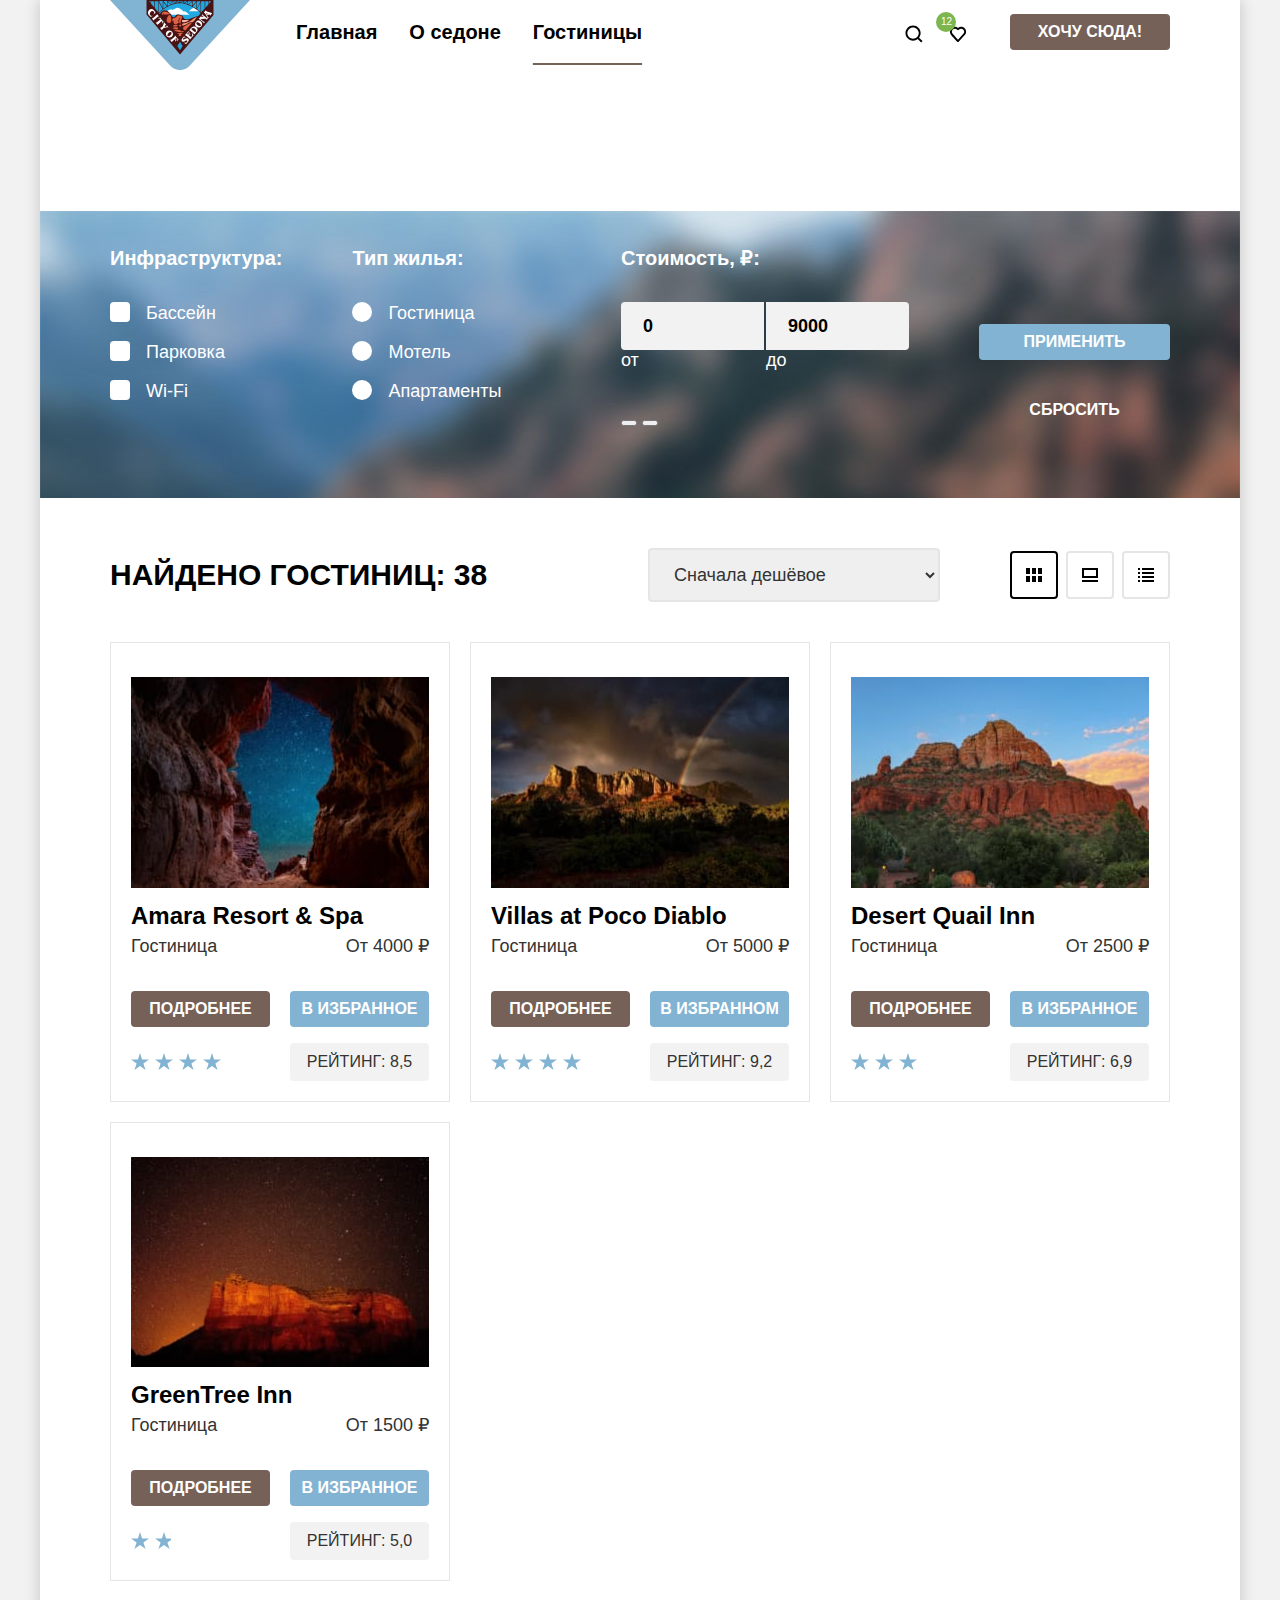
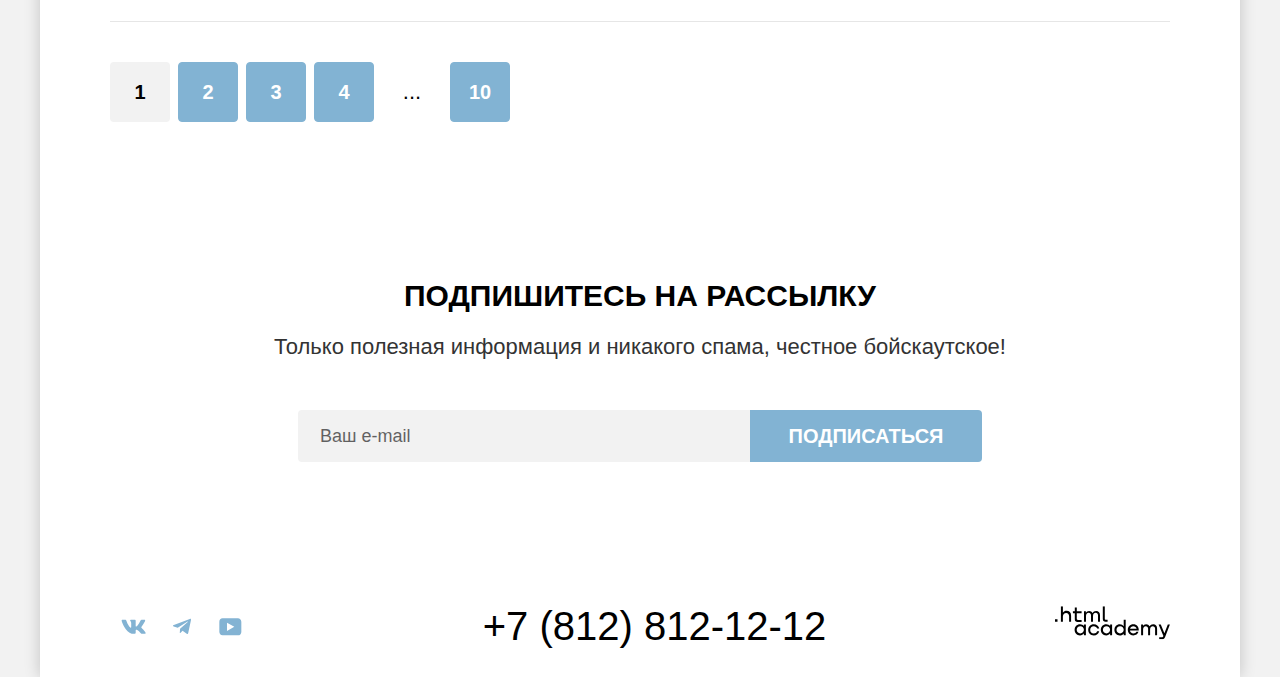
==== commit 567ed17f: "добавлена разметка каталога" ====
--- a/catalog.html
+++ b/catalog.html
@@ -1,306 +1,306 @@
 <!DOCTYPE html>
 <html lang="ru">
 
-  <head>
-    <meta charset="utf-8">
-    <meta name="viewport" content="width=device-width, initial-scale=1.0">
-    <title>Каталог</title>
-    <link rel="stylesheet" href="styles/styles.css">
-  </head>
-
-  <body>
-    <div class="wrapper">
-      <header class="header" data-test="header">
-        <nav class="navigation">
-          <a class="navigation-logo" href="index.html">
-            <img src="images/svg/logo.svg" alt="Логотип сайта города Седона">
-          </a>
-
-          <ul class="navigation-list list-reset">
-            <li class="navigation-item">
-              <a class="navigation-link" href="index.html">Главная</a>
-            </li>
-            <li class="navigation-item">
-              <a class="navigation-link" href="#">О седоне</a>
-            </li>
-            <li class="navigation-item">
-              <a class="navigation-link navigation-link-current" href="catalog.html" aria-current="page">Гостиницы</a>
-            </li>
-          </ul>
-
-          <ul class="user-list list-reset">
-            <li class="user-item">
-              <a class="user-link user-link-search" href="#">
-                <span class="visually-hidden">Поиск</span>
-              </a>
-            </li>
-            <li class="user-item">
-              <a class="user-link user-link-favorites" href="#">
-                <span class="visually-hidden">Нравится</span>
-                <span class="user-favorites-num">12</span>
-              </a>
-            </li>
-          </ul>
-          <a class="navigation-button button" href="#">Хочу сюда!</a>
-        </nav>
+<head>
+  <meta charset="utf-8">
+  <meta name="viewport" content="width=device-width, initial-scale=1.0">
+  <title>Каталог</title>
+  <link rel="stylesheet" href="styles/styles.css">
+</head>
+
+<body>
+  <div class="wrapper">
+    <header class="header" data-test="header">
+      <nav class="navigation">
+        <a class="navigation-logo" href="index.html">
+          <img src="images/svg/logo.svg" alt="Логотип сайта города Седона">
+        </a>
+
+        <ul class="navigation-list list-reset">
+          <li class="navigation-item">
+            <a class="navigation-link" href="index.html">Главная</a>
+          </li>
+          <li class="navigation-item">
+            <a class="navigation-link" href="#">О седоне</a>
+          </li>
+          <li class="navigation-item">
+            <a class="navigation-link navigation-link-current" href="catalog.html" aria-current="page">Гостиницы</a>
+          </li>
+        </ul>
+
+        <ul class="user-list list-reset">
+          <li class="user-item">
+            <a class="user-link user-link-search" href="#">
+              <span class="visually-hidden">Поиск</span>
+            </a>
+          </li>
+          <li class="user-item">
+            <a class="user-link user-link-favorites" href="#">
+              <span class="visually-hidden">Нравится</span>
+              <span class="user-favorites-num">12</span>
+            </a>
+          </li>
+        </ul>
+        <a class="navigation-button button" href="#">Хочу сюда!</a>
+      </nav>
+    </header>
+
+    <main class="main main-catalog" data-test="main">
+      <header class="filter-header">
+        <h1 class="filter-main-title">Гостиницы Седоны</h1>
+        <ul class="breadcrumbs list-reset">
+          <li class="breadcrumbs-item">
+            <a class="breadcrumbs-link breadcrumbs-link-home" href="index.html">
+              <span class="visually-hidden">Главная</span>
+            </a>
+          </li>
+          <li class="breadcrumbs-item">
+            <a class="breadcrumbs-link breadcrumbs-link-current" href="catalog.html" aria-current="page">Гостиницы</a>
+          </li>
+        </ul>
       </header>
 
-      <main class="main main-catalog" data-test="main">
-        <header class="filter-header">
-          <h1 class="filter-main-title">Гостиницы Седоны</h1>
-          <ul class="breadcrumbs list-reset">
-            <li class="breadcrumbs-item">
-              <a class="breadcrumbs-link breadcrumbs-link-home" href="index.html">
-                <span class="visually-hidden">Главная</span>
-              </a>
-            </li>
-            <li class="breadcrumbs-item">
-              <a class="breadcrumbs-link breadcrumbs-link-current" href="catalog.html" aria-current="page">Гостиницы</a>
-            </li>
-          </ul>
-        </header>
-
-        <div class="filter filter-conteiner" data-test="filter">
-          <h2 class="visually-hidden">Список товаров с фильтрами</h2>
-
-          <form class="filter-form" action="https://echo.htmlacademy.ru/" method="get">
-            <fieldset class="filter-group filter-group-check">
-              <legend class="filter-title">Инфраструктура:</legend>
-              <ul class="filter-list control-list list-reset">
-                <li class="control-item">
-                  <label class="control-label" for="pool">
-                    <input class="control-input" type="checkbox" id="pool" name="pool" checked>
-                    <span class="control-text">Бассейн</span>
-                  </label>
-                </li>
-                <li class="control-item">
-                  <label class="control-label" for="parking">
-                    <input class="control-input" type="checkbox" id="parking" name="parking" checked>
-                    <span class="control-text">Парковка</span>
-                  </label>
-                </li>
-                <li class="control-item">
-                  <label class="control-label" for="wi-fi">
-                    <input class="control-input" type="checkbox" id="wi-fi" name="wi-fi">
-                    <span class="control-text">Wi-Fi</span>
-                  </label>
-                </li>
-              </ul>
-            </fieldset>
-
-            <fieldset class="filter-group filter-group-radio">
-              <legend class="filter-title">Тип жилья:</legend>
-              <ul class="filter-list control-list list-reset">
-                <li class="control-item">
-                  <label class="control-label" for="hotel">
-                    <input class="control-input" id="hotel" type="radio" name="product-group" value="hotel" checked>
-                    <span class="control-text">Гостиница</span>
-                  </label>
-                </li>
-                <li class="control-item">
-                  <label class="control-label" for="motel">
-                    <input class="control-input" id="motel" type="radio" name="product-group" value="motel">
-                    <span class="control-text">Мотель</span>
-                  </label>
-                </li>
-                <li class="control-item">
-                  <label class="control-label" for="apartments">
-                    <input class="control-input" id="apartments" type="radio" name="product-group" value="apartments">
-                    <span class="control-text">Апартаменты</span>
-                  </label>
-                </li>
-              </ul>
-            </fieldset>
-
-            <fieldset class="filter-group filter-group-range">
-              <legend class="filter-title">Стоимость, ₽:</legend>
-              <div class="range">
-                <div class="range-input-container">
-                  <div class="range-item">
-                    <input class="range-input range-input-min field" id="min-price" type="number" placeholder="0" value="0" min="0" max="9000">
-                    <label for="min-price">от</label>
-                  </div>
-                  <div class="range-item">
-                    <input class="range-input range-input-max field" id="max-price" type="number" placeholder="9000" value="9000" min="1" max="9000">
-                    <label for="max-price">до</label>
-                  </div>
+      <div class="filter filter-conteiner" data-test="filter">
+        <h2 class="visually-hidden">Список товаров с фильтрами</h2>
+
+        <form class="filter-form" action="https://echo.htmlacademy.ru/" method="get">
+          <fieldset class="filter-group filter-group-check">
+            <legend class="filter-title">Инфраструктура:</legend>
+            <ul class="filter-list control-list list-reset">
+              <li class="control-item">
+                <label class="control-label" for="pool">
+                  <input class="control-input" type="checkbox" id="pool" name="pool" checked>
+                  <span class="control-text">Бассейн</span>
+                </label>
+              </li>
+              <li class="control-item">
+                <label class="control-label" for="parking">
+                  <input class="control-input" type="checkbox" id="parking" name="parking" checked>
+                  <span class="control-text">Парковка</span>
+                </label>
+              </li>
+              <li class="control-item">
+                <label class="control-label" for="wi-fi">
+                  <input class="control-input" type="checkbox" id="wi-fi" name="wi-fi">
+                  <span class="control-text">Wi-Fi</span>
+                </label>
+              </li>
+            </ul>
+          </fieldset>
+
+          <fieldset class="filter-group filter-group-radio">
+            <legend class="filter-title">Тип жилья:</legend>
+            <ul class="filter-list control-list list-reset">
+              <li class="control-item">
+                <label class="control-label" for="hotel">
+                  <input class="control-input" id="hotel" type="radio" name="product-group" value="hotel" checked>
+                  <span class="control-text">Гостиница</span>
+                </label>
+              </li>
+              <li class="control-item">
+                <label class="control-label" for="motel">
+                  <input class="control-input" id="motel" type="radio" name="product-group" value="motel">
+                  <span class="control-text">Мотель</span>
+                </label>
+              </li>
+              <li class="control-item">
+                <label class="control-label" for="apartments">
+                  <input class="control-input" id="apartments" type="radio" name="product-group" value="apartments">
+                  <span class="control-text">Апартаменты</span>
+                </label>
+              </li>
+            </ul>
+          </fieldset>
+
+          <fieldset class="filter-group filter-group-range">
+            <legend class="filter-title">Стоимость, ₽:</legend>
+            <div class="range">
+              <div class="range-input-container">
+                <div class="range-item">
+                  <input class="range-input range-input-min field" id="min-price" type="number" placeholder="0" value="0" min="0" max="9000">
+                  <label for="min-price">от</label>
                 </div>
-
-                <div class="range-scale">
-                  <div class="range-bar">
-                    <button class="range-toggle-btn range-toggle-btn-min" type="button">
-                      <span class="visually-hidden">Изменить минимальную цену.</span>
-                    </button>
-                    <button class="range-toggle-btn range-toggle-btn-max" type="button">
-                      <span class="visually-hidden">Изменить максимальную цену.</span>
-                    </button>
-                  </div>
+                <div class="range-item">
+                  <input class="range-input range-input-max field" id="max-price" type="number" placeholder="9000" value="9000" min="1" max="9000">
+                  <label for="max-price">до</label>
                 </div>
               </div>
-            </fieldset>
-
-            <div class="filter-group filter-button">
-              <button class="button button-light filter-submit" type="submit">Применить</button>
-              <button class="button button-transparent filter-reset" type="reset">Сбросить</button>
+
+              <div class="range-scale">
+                <div class="range-bar">
+                  <button class="range-toggle-btn range-toggle-btn-min" type="button">
+                    <span class="visually-hidden">Изменить минимальную цену.</span>
+                  </button>
+                  <button class="range-toggle-btn range-toggle-btn-max" type="button">
+                    <span class="visually-hidden">Изменить максимальную цену.</span>
+                  </button>
+                </div>
+              </div>
             </div>
-          </form>
+          </fieldset>
+
+          <div class="filter-group filter-button">
+            <button class="button button-light filter-submit" type="submit">Применить</button>
+            <button class="button button-transparent filter-reset" type="reset">Сбросить</button>
+          </div>
+        </form>
+      </div>
+
+      <section class="catalog" data-test="catalog">
+        <div class="catalog-content">
+          <h2 class="catalog-title page-title">Найдено гостиниц: 38</h2>
+          <select class="catalog-select" name="sorting" aria-label="Сортировка">
+            <option value="cheap" selected>Сначала дешёвое</option>
+            <option value="popular">Сначала популярное</option>
+            <option value="expensive">Сначала дорогое</option>
+          </select>
+
+          <ul class="catalog-view view list-reset">
+            <li class="view-item">
+              <a class="view-link view-link-tile view-link-active" href="#">
+                <span class="visually-hidden">Вид плитками</span>
+              </a>
+            </li>
+            <li class="view-item">
+              <a class="view-link view-link-slideshow" href="#">
+                <span class="visually-hidden">Вид превью</span>
+              </a>
+            </li>
+            <li class="view-item">
+              <a class="view-link view-link-list" href="#">
+                <span class="visually-hidden">Вид списком</span>
+              </a>
+            </li>
+          </ul>
         </div>
 
-        <section class="catalog" data-test="catalog">
-          <div class="catalog-content">
-            <h2 class="catalog-title page-title">Найдено гостиниц: 38</h2>
-            <select class="catalog-select" name="sorting" aria-label="Сортировка">
-              <option value="cheap" selected>Сначала дешёвое</option>
-              <option value="popular">Сначала популярное</option>
-              <option value="expensive">Сначала дорогое</option>
-            </select>
-
-            <ul class="catalog-view view list-reset">
-              <li class="view-item">
-                <a class="view-link view-link-tile view-link-active" href="#">
-                  <span class="visually-hidden">Вид плитками</span>
-                </a>
-              </li>
-              <li class="view-item">
-                <a class="view-link view-link-slideshow" href="#">
-                  <span class="visually-hidden">Вид превью</span>
-                </a>
-              </li>
-              <li class="view-item">
-                <a class="view-link view-link-list" href="#">
-                  <span class="visually-hidden">Вид списком</span>
-                </a>
-              </li>
-            </ul>
-          </div>
-
-          <div class="catalog-product">
-            <ul class="product-list list-reset">
-              <li class="product-item">
-                <a class="product-card-link" href="#">
-                  <img src="images/hotel-1.jpg" width="300" height="212" alt="Звездное небо в расщелине гор.">
-                  <h3 class="product-card-title">Amara Resort &amp; Spa</h3>
-                </a>
-                <p class="product-text product-text-type">Гостиница</p>
-                <p class="product-text product-text-price">От 4000 ₽</p>
-                <a class="button product-button-more" href="#">Подробнее</a>
-                <button class="button button-light product-favorites" type="button">В избранное</button>
-                <p class="product-rating-star product-rating-star-4">
-                  <span class="visually-hidden">4 звезды из 5.</span>
-                </p>
-                <p class="product-rating-text">Рейтинг: 8,5</p>
-              </li>
-
-              <li class="product-item">
-                <a class="product-card-link" href="#">
-                  <img src="images/hotel-2.jpg" width="300" height="212" alt="Радуга над горным хребтом.">
-                  <h3 class="product-card-title">Villas at Poco Diablo</h3>
-                </a>
-                <p class="product-text product-text-type">Гостиница</p>
-                <p class="product-text product-text-price">От 5000 ₽</p>
-                <a class="button product-button-more" href="#">Подробнее</a>
-                <button class="button button-light product-favorites button-favorites-active" type="button">В избранном</button>
-                <p class="product-rating-star product-rating-star-4">
-                  <span class="visually-hidden">4 звезды из 5.</span>
-                </p>
-                <p class="product-rating-text">Рейтинг: 9,2</p>
-              </li>
-
-              <li class="product-item">
-                <a class="product-card-link">
-                  <img src="images/hotel-3.jpg" width="300" height="212" alt="Горы на фоне голубого неба.">
-                  <h3 class="product-card-title">Desert Quail Inn</h3>
-                </a>
-                <p class="product-text product-text-type">Гостиница</p>
-                <p class="product-text product-text-price">От 2500 ₽</p>
-                <a class="button product-button-more" href="#">Подробнее</a>
-                <button class="button button-light product-favorites" type="button">В избранное</button>
-                <p class="product-rating-star product-rating-star-3">
-                  <span class="visually-hidden">3 звезды из 5.</span>
-                </p>
-                <p class="product-rating-text">Рейтинг: 6,9</p>
-              </li>
-
-              <li class="product-item">
-                <a class="product-card-link">
-                  <img src="images/hotel-4.jpg" width="300" height="212" alt="Гора на фоне звездного неба.">
-                  <h3 class="product-card-title">GreenTree Inn</h3>
-                </a>
-                <p class="product-text product-text-type">Гостиница</p>
-                <p class="product-text product-text-price">От 1500 ₽</p>
-                <a class="product-text product-text-price" href="#">Подробнее</a>
-                <button class="button button-light product-favorites" type="button">В избранное</button>
-                <p class="product-rating-star product-rating-star-2">
-                  <span class="visually-hidden">2 звезды из 5.</span>
-                </p>
-                <p class="product-rating-text">Рейтинг: 5,0</p>
-              </li>
-            </ul>
-          </div>
-          <div class="catalog-pagination">
-            <ul class="pagination list-reset">
-              <li class="pagination-item">
-                <a class="pagination-link pagination-link-current" href="#" aria-current="page">1</a>
-              </li>
-              <li class="pagination-item">
-                <a class="pagination-link" href="#">2</a>
-              </li>
-              <li class="pagination-item">
-                <a class="pagination-link" href="#">3</a>
-              </li>
-              <li class="pagination-item">
-                <a class="pagination-link" href="#">4</a>
-              </li>
-              <li class="pagination-item">
-                <a class="pagination-link pagination-link-more" href="#" aria-label="Открыть следующие 4 страницы">...</a>
-              </li>
-              <li class="pagination-item">
-                <a class="pagination-link" href="#">10</a>
-              </li>
-            </ul>
-          </div>
-        </section>
-
-        <section class="subscribe subscribe-home" data-test="subscribe">
-          <div class="subscribe-theme">
-            <h2 class="subscribe-title page-title">Подпишитесь на рассылку</h2>
-            <p class="subscribe-text page-text">Только полезная информация и никакого спама, честное бойскаутское!</p>
-          </div>
-          <form class="subscribe-form" action="https://echo.htmlacademy.ru" method="post">
-            <label class="visually-hidden" for="email">Ваш email</label>
-            <input class="subscribe-input field" type="email" id="email" name="email" placeholder="Ваш e-mail" required>
-            <button class="subscribe-button button button-light" type="submit">Подписаться</button>
-          </form>
-        </section>
-      </main>
-
-      <footer class="footer" data-test="footer">
-        <ul class="footer-social social list-reset">
-          <li class="social-item">
-            <a class="social-link" href="https://vk.com/htmlacademy">
-              <span class="visually-hidden">ВКонтакте</span>
-              <img src="images/svg/social-vk.svg" width="48" height="40" alt="ВКонтакте">
-            </a>
-          </li>
-          <li class="social-item">
-            <a class="social-link" href="https://t.me/htmlacademy">
-              <span class="visually-hidden">Telegram</span>
-              <img src="images/svg/social-telegram.svg" width="48" height="40" alt="Telegram">
-            </a>
-          </li>
-          <li class="social-item">
-            <a class="social-link" href="https://www.youtube.com/user/htmlacademyru">
-              <span class="visually-hidden">YouTube</span>
-              <img src="images/svg/social-youtube.svg" width="48" height="40" alt="YouTube">
-            </a>
-          </li>
-        </ul>
-        <a class="footer-phone" href="tel:+78128121212">+7 (812) 812-12-12</a>
-        <a class="htmlacademy-link" href="https://htmlacademy.ru/">
-          <img src="images/svg/logo_htmlacademy.svg" width="115" height="33" alt="Логотип htmlacademy">
-        </a>
-      </footer>
-    </div>
-  </body>
+        <div class="catalog-product">
+          <ul class="product-list list-reset">
+            <li class="product-item">
+              <a class="product-card-link" href="#">
+                <img src="images/hotel-1.jpg" width="300" height="212" alt="Звездное небо в расщелине гор.">
+                <h3 class="product-card-title">Amara Resort &amp; Spa</h3>
+              </a>
+              <p class="product-text product-text-type">Гостиница</p>
+              <p class="product-text product-text-price">От 4000 ₽</p>
+              <a class="button product-button-more" href="#">Подробнее</a>
+              <button class="button button-light product-favorites" type="button">В избранное</button>
+              <p class="product-rating-star product-rating-star-4">
+                <span class="visually-hidden">4 звезды из 5.</span>
+              </p>
+              <p class="product-rating-text">Рейтинг: 8,5</p>
+            </li>
+
+            <li class="product-item">
+              <a class="product-card-link" href="#">
+                <img src="images/hotel-2.jpg" width="300" height="212" alt="Радуга над горным хребтом.">
+                <h3 class="product-card-title">Villas at Poco Diablo</h3>
+              </a>
+              <p class="product-text product-text-type">Гостиница</p>
+              <p class="product-text product-text-price">От 5000 ₽</p>
+              <a class="button product-button-more" href="#">Подробнее</a>
+              <button class="button button-light product-favorites button-favorites-active" type="button">В избранном</button>
+              <p class="product-rating-star product-rating-star-4">
+                <span class="visually-hidden">4 звезды из 5.</span>
+              </p>
+              <p class="product-rating-text">Рейтинг: 9,2</p>
+            </li>
+
+            <li class="product-item">
+              <a class="product-card-link">
+                <img src="images/hotel-3.jpg" width="300" height="212" alt="Горы на фоне голубого неба.">
+                <h3 class="product-card-title">Desert Quail Inn</h3>
+              </a>
+              <p class="product-text product-text-type">Гостиница</p>
+              <p class="product-text product-text-price">От 2500 ₽</p>
+              <a class="button product-button-more" href="#">Подробнее</a>
+              <button class="button button-light product-favorites" type="button">В избранное</button>
+              <p class="product-rating-star product-rating-star-3">
+                <span class="visually-hidden">3 звезды из 5.</span>
+              </p>
+              <p class="product-rating-text">Рейтинг: 6,9</p>
+            </li>
+
+            <li class="product-item">
+              <a class="product-card-link">
+                <img src="images/hotel-4.jpg" width="300" height="212" alt="Гора на фоне звездного неба.">
+                <h3 class="product-card-title">GreenTree Inn</h3>
+              </a>
+              <p class="product-text product-text-type">Гостиница</p>
+              <p class="product-text product-text-price">От 1500 ₽</p>
+              <a class="button product-button-more" href="#">Подробнее</a>
+              <button class="button button-light product-favorites" type="button">В избранное</button>
+              <p class="product-rating-star product-rating-star-2">
+                <span class="visually-hidden">2 звезды из 5.</span>
+              </p>
+              <p class="product-rating-text">Рейтинг: 5,0</p>
+            </li>
+          </ul>
+        </div>
+        <div class="catalog-pagination">
+          <ul class="pagination list-reset">
+            <li class="pagination-item">
+              <a class="pagination-link pagination-link-current" href="#" aria-current="page">1</a>
+            </li>
+            <li class="pagination-item">
+              <a class="pagination-link" href="#">2</a>
+            </li>
+            <li class="pagination-item">
+              <a class="pagination-link" href="#">3</a>
+            </li>
+            <li class="pagination-item">
+              <a class="pagination-link" href="#">4</a>
+            </li>
+            <li class="pagination-item">
+              <a class="pagination-link pagination-link-more" href="#" aria-label="Открыть следующие 4 страницы">...</a>
+            </li>
+            <li class="pagination-item">
+              <a class="pagination-link" href="#">10</a>
+            </li>
+          </ul>
+        </div>
+      </section>
+
+      <section class="subscribe" data-test="subscribe">
+        <div class="subscribe-theme">
+          <h2 class="subscribe-title page-title">Подпишитесь на рассылку</h2>
+          <p class="subscribe-text page-text">Только полезная информация и никакого спама, честное бойскаутское!</p>
+        </div>
+        <form class="subscribe-form" action="https://echo.htmlacademy.ru" method="post">
+          <label class="visually-hidden" for="email">Ваш email</label>
+          <input class="subscribe-input field" type="email" id="email" name="email" placeholder="Ваш e-mail" required>
+          <button class="subscribe-button button button-light" type="submit">Подписаться</button>
+        </form>
+      </section>
+    </main>
+
+    <footer class="footer" data-test="footer">
+      <ul class="footer-social social list-reset">
+        <li class="social-item">
+          <a class="social-link" href="https://vk.com/htmlacademy">
+            <span class="visually-hidden">ВКонтакте</span>
+            <img src="images/svg/social-vk.svg" width="48" height="40" alt="ВКонтакте">
+          </a>
+        </li>
+        <li class="social-item">
+          <a class="social-link" href="https://t.me/htmlacademy">
+            <span class="visually-hidden">Telegram</span>
+            <img src="images/svg/social-telegram.svg" width="48" height="40" alt="Telegram">
+          </a>
+        </li>
+        <li class="social-item">
+          <a class="social-link" href="https://www.youtube.com/user/htmlacademyru">
+            <span class="visually-hidden">YouTube</span>
+            <img src="images/svg/social-youtube.svg" width="48" height="40" alt="YouTube">
+          </a>
+        </li>
+      </ul>
+      <a class="footer-phone" href="tel:+78128121212">+7 (812) 812-12-12</a>
+      <a class="htmlacademy-link" href="https://htmlacademy.ru/">
+        <img src="images/svg/logo_htmlacademy.svg" width="115" height="33" alt="Логотип htmlacademy">
+      </a>
+    </footer>
+  </div>
+</body>
 
 </html>
--- a/styles/styles.css
+++ b/styles/styles.css
@@ -210,6 +210,7 @@
 
 .user-list {
   display: flex;
+  flex-wrap: wrap;
   justify-content: flex-end;
   align-items: center;
   max-width: 140px;
@@ -241,7 +242,7 @@
   background-image: url("../images/svg/heart.svg");
 }
 
-/*не понимаю почему не делается круг*/
+/*не понимаю почему не меняет расположение справа*/
 .user-favorites-num {
   display: block;
   width: 20px;
@@ -273,7 +274,7 @@
   text-align: center;
   color: #ffffff;
 
-  background-color: #343e47;
+  background-color: #534f50;
   background-image: url("../images/svg/vector-hero.svg"), url("../images/index-background.jpg");
   background-repeat: no-repeat;
   background-position: bottom center;
@@ -313,7 +314,7 @@
 }
 
 .advantages-item:not(.advantages-item-full):nth-child(2n) {
-  background-color: rgba(131, 179, 211, 0.2);
+  background-color: rgba(131, 179, 211, 0.12);
 }
 
 .advantages-item-full {
@@ -448,10 +449,13 @@
   line-height: 36px;
 }
 
+.subscribe {
+  padding: 96px 70px 104px;
+
+  text-align: center;
+}
+
 .subscribe-home {
-  padding: 96px 70px 104px;
-
-  text-align: center;
   color: #ffffff;
 
   background-color: #828c96;
@@ -543,6 +547,8 @@
 }
 
 .filter {
+  padding: 35px 70px 70px;
+
   color: #ffffff;
 
   background-color: #755651;
@@ -553,10 +559,21 @@
 
 .filter-main-title {
   margin: 0;
+  margin-bottom: 8px;
 
   font-size: 60px;
   line-height: 78px;
   color: #ffffff;
+}
+
+.breadcrumbs {
+  display: flex;
+  flex-wrap: wrap;
+  align-items: center;
+  margin-bottom: 40px;
+
+  gap: 27px;
+
 }
 
 .breadcrumbs-link {
@@ -571,20 +588,195 @@
   width: 13px;
   height: 13px;
 
-  background-image: url();
+  background-image: url("../images/svg/breadcrumbs.svg");
   background-repeat: no-repeat;
   background-position: center;
-  background-size: 12px;
+  background-size: cover;
+}
+
+.breadcrumbs-item {
+  position: relative;
+}
+
+.advantages-item::not(:last-child)::after {
+  content: "";
+  position: absolute;
+  top: 50%;
+  right: -18px;
+
+  width: 7px;
+  height: 10px;
+
+  background-image: url("../images/svg/breadcrumbs-arrow.svg");
+  background-repeat: no-repeat;
+  background-position: center;
+  transform: translateY(-50%);
+}
+
+.filter-form {
+  display: flex;
+  flex-wrap: wrap;
+
+  gap: 70px;
+}
+
+.filter-group {
+  margin: 0;
+  padding: 0;
+
+  border: none;
 }
 
 .filter-title {
+  display: block;
+  margin-bottom: 32px;
+  padding: 0;
+
   font-weight: 700;
   font-size: 20px;
   line-height: 24px;
+  white-space: normal;
+}
+
+.control-list {
+  display: grid;
+
+  gap: 16px;
+}
+
+.control-input {
+  position: relative;
+
+  width: 20px;
+  height: 20px;
+  margin: 0;
+
+  background-color: #ffffff;
+  border: none;
+  border-radius: 4px;
+
+  appearance: none;
 }
 
 .control-text {
+  padding-left: 16px;
+}
+
+/* переписал код по чекбоксам, но он не работает у меня*/
+.control-input[type="checkbox"]::before {
+  content: "";
+  position: absolute;
+  top: 50%;
+  left: 50%;
+
+  display: none;
+  width: 20px;
+  height: 19px;
+
+  background-image: url("../images/svg/tick-checkbox.svg");
+  transform: translate(-50%, -50%);
+}
+
+.control-input[type="radio"] {
+  border-radius: 50%;
+}
+
+.control-input[type="radio"]::before {
+  content: "";
+  position: absolute;
+  top: 50%;
+  left: 50%;
+
+  display: none;
+  width: 10px;
+  height: 10px;
+
+  background-color: #3f5e72;
+  border-radius: 50%;
+  transform: translate(-50%, -50%);
+}
+
+.control-input::checked::before {
+  display: block;
+}
+
+.control-label {
+  display: grid;
+  align-items: start;
+  width: fit-content;
+
   line-height: 23px;
+
+  grid-template-columns: repeat(2, auto);
+}
+
+.filter-group-range {
+  margin-left: auto;
+}
+
+.range-input-container {
+  display: grid;
+  width: 288px;
+  margin-bottom: 36px;
+
+  column-gap: 2px;
+
+  grid-template-columns: repeat(2, 1fr);
+}
+
+.range-input-min {
+  border-radius: 4px 0 0 4px;
+}
+
+.range-input-max {
+  border-radius: 0 4px 4px 0;
+}
+
+.filter-button {
+  display: flex;
+  flex-direction: column;
+  justify-content: flex-end;
+  width: 191px;
+
+  gap: 32px;
+}
+
+.catalog {
+  padding: 50px 70px 60px;
+}
+
+.catalog-content {
+  display: flex;
+  flex-wrap: wrap;
+  align-items: center;
+  margin-bottom: 40px;
+}
+
+.catalog-title {
+  margin-right: auto;
+}
+
+.catalog-select {
+  display: flex;
+  width: 292px;
+  margin-right: 70px;
+  padding: 14px 20px;
+
+  font-weight: 400;
+  font-size: 18px;
+  line-height: 21px;
+  color: #333333;
+
+  border: 2px solid #e5e5e5;
+  border-radius: 4px;
+}
+
+.view {
+  display: grid;
+
+  gap: 8px;
+  grid-template-columns: repeat(3, 1fr);
+
 }
 
 .view-link {
@@ -614,9 +806,35 @@
   background-image: url("../images/svg/view-list.svg");
 }
 
+.product-list {
+  display: grid;
+
+  gap: 20px;
+  grid-template-columns: repeat(3, 1fr);
+}
+
+.product-item {
+  display: grid;
+  padding: 20px;
+
+  border: 1px solid #e6e6e6;
+
+  gap: 16px 20px;
+  grid-template-columns: repeat(2, 1fr);
+  grid-template-columns: repeat(2, 1fr);
+}
+
 .product-card-link {
   color: #000000;
   text-decoration: none;
+
+  grid-column: 1 / -1;
+}
+
+.product-card-link img {
+  display: block;
+  width: 100%;
+  height: 100%;
 }
 
 .product-card-title {
@@ -627,7 +845,14 @@
   line-height: 28px;
 }
 
+.product-text-price {
+  text-align: right;
+}
+
 .product-rating-text {
+  margin: 0;
+  padding: 9px;
+
   font-size: 16px;
   line-height: 20px;
   text-align: center;
@@ -640,6 +865,7 @@
 .product-rating-star {
   display: block;
   height: 37px;
+  margin: 0;
 
   background-image: url("../images/svg/stars.svg");
   background-repeat: no-repeat;
@@ -654,7 +880,29 @@
   width: 70px;
 }
 
+.product-rating-star-2 {
+  width: 40px;
+}
+
+.pagination {
+  display: flex;
+  flex-wrap: wrap;
+  margin: 40px 0 0;
+  padding-top: 40px;
+
+  border-top: 1px solid #e6e6e6;
+
+  gap: 8px;
+}
+
 .pagination-link {
+  display: flex;
+  justify-content: center;
+  align-items: center;
+  min-width: 60px;
+  min-height: 60px;
+  padding: 10px;
+
   font-weight: 700;
   font-size: 20px;
   line-height: 36px;
@@ -663,6 +911,7 @@
   text-decoration: none;
 
   background-color: #82b3d3;
+  background-size: cover;
   border: 1px solid #82b3d3;
   border-radius: 4px;
 }
@@ -677,6 +926,7 @@
 }
 
 .pagination-link-more {
+  font-weight: 400;
   font-size: 22px;
   line-height: 26px;
   color: #000000;
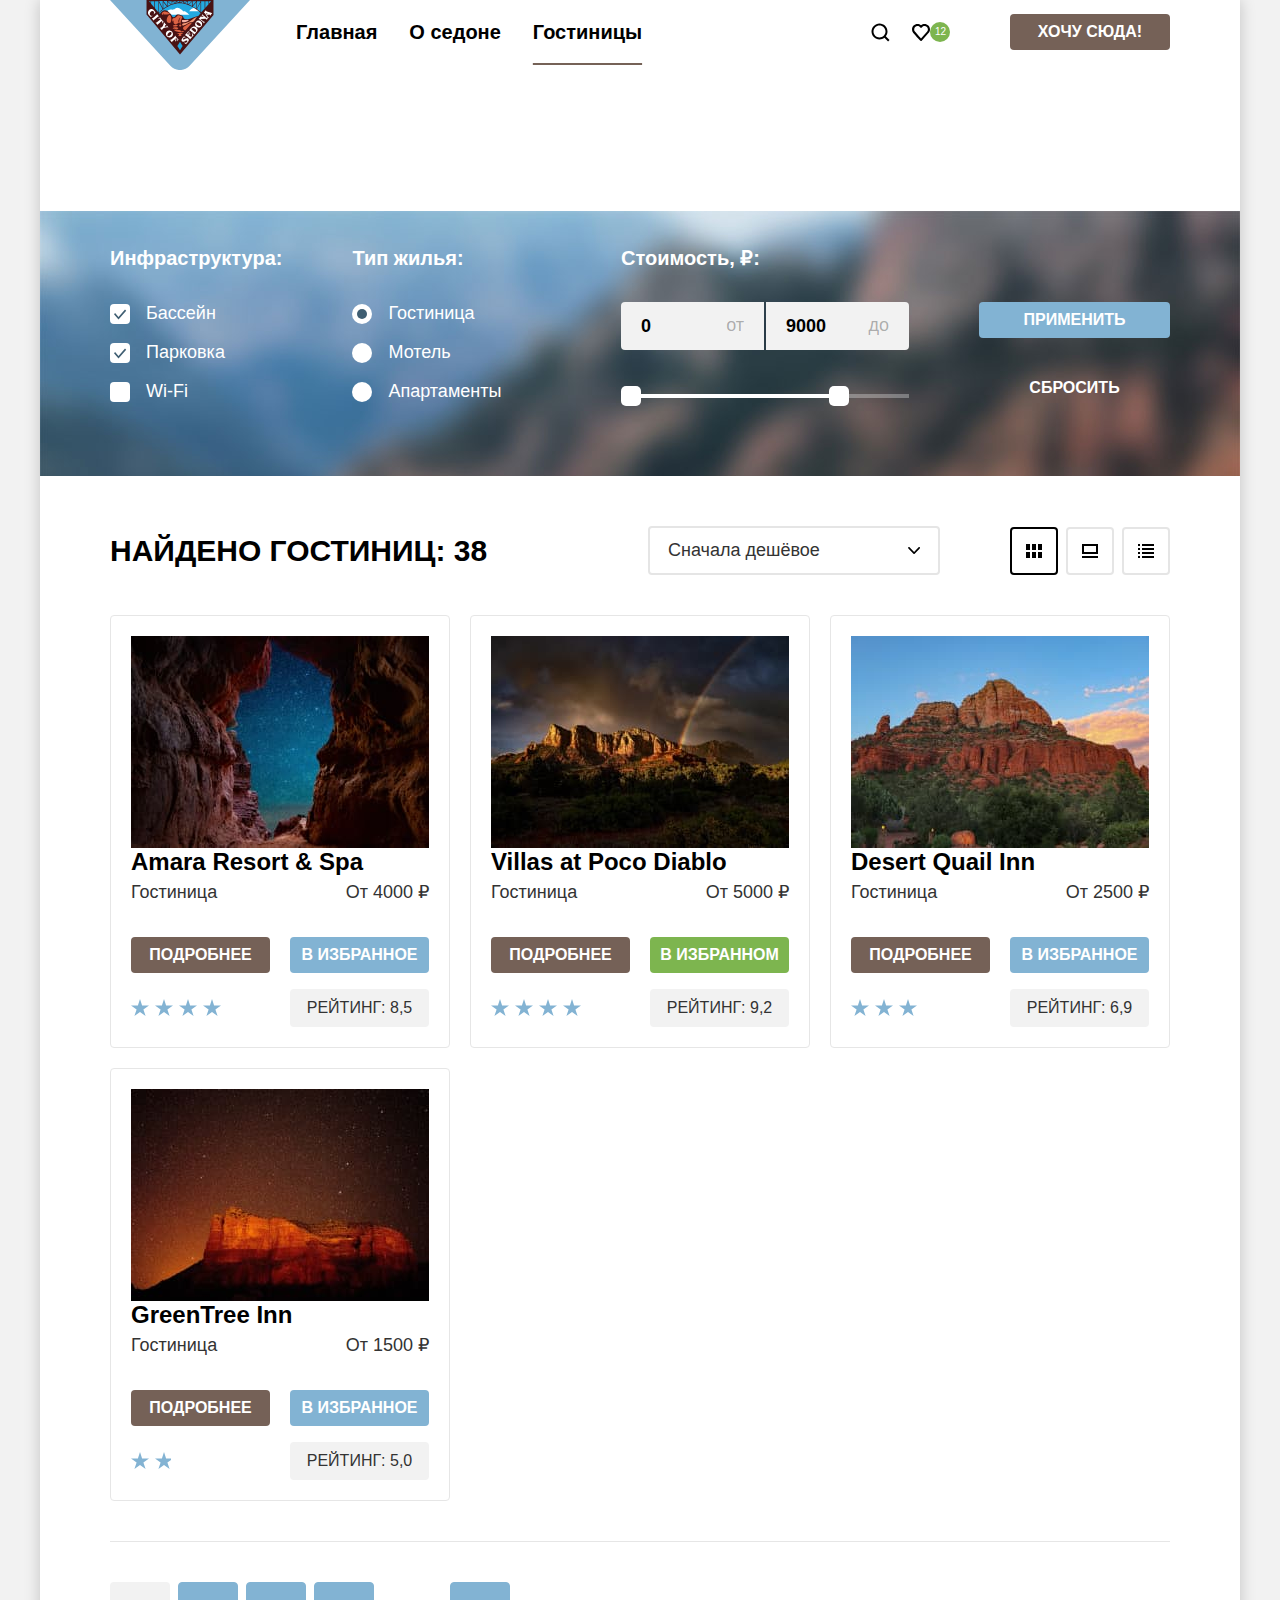
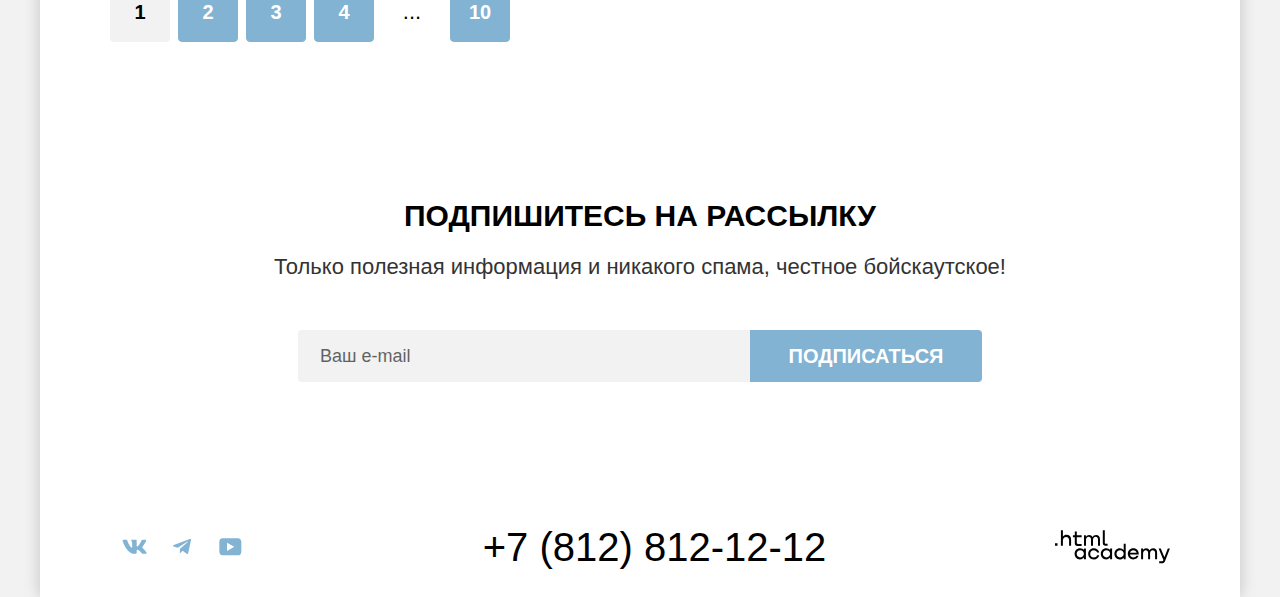
==== commit d2340561: "Merge pull request #8 from LChumakov/master" ====
--- a/catalog.html
+++ b/catalog.html
@@ -13,7 +13,7 @@
     <header class="header" data-test="header">
       <nav class="navigation">
         <a class="navigation-logo" href="index.html">
-          <img src="images/svg/logo.svg" alt="Логотип сайта города Седона">
+          <img src="images/svg/logo.svg" alt="Логотип сайта города Седона.">
         </a>
 
         <ul class="navigation-list list-reset">
@@ -31,12 +31,18 @@
         <ul class="user-list list-reset">
           <li class="user-item">
             <a class="user-link user-link-search" href="#">
-              <span class="visually-hidden">Поиск</span>
+              <span class="visually-hidden">Поиск.</span>
+              <svg aria-hidden="true" focusable="false" xmlns="http://www.w3.org/2000/svg" width="19" height="19" viewBox="0 0 19 19">
+                <path d="m18.5 17.008-3.7-3.68c1-1.292 1.7-2.983 1.7-4.872C16.5 4.08 12.9.5 8.5.5s-8 3.68-8 8.055c0 4.376 3.6 7.956 8 7.956 1.8 0 3.5-.597 4.9-1.69l3.7 3.679 1.4-1.492Zm-10-2.486c-3.3 0-6-2.685-6-5.967 0-3.282 2.7-5.967 6-5.967s6 2.685 6 5.967c0 3.282-2.7 5.967-6 5.967Z" />
+              </svg>
             </a>
           </li>
           <li class="user-item">
             <a class="user-link user-link-favorites" href="#">
-              <span class="visually-hidden">Нравится</span>
+              <span class="visually-hidden">Нравится.</span>
+              <svg aria-hidden="true" focusable="false" xmlns="http://www.w3.org/2000/svg" width="18" height="17" viewBox="0 0 18 17">
+                <path d="M8.9 17c-.3 0-.6-.1-.8-.4-5.4-6.1-6.7-7.5-7-7.9C.4 7.8 0 6.6 0 5.4 0 2.4 2.4 0 5.5 0 6.8 0 8 .5 9 1.3 10 .5 11.3 0 12.5 0c3 0 5.5 2.4 5.5 5.4 0 1.3-.5 2.5-1.3 3.4l-7 7.9c-.2.2-.4.3-.8.3Zm-6-9.5c.3.4 3.5 4 6.1 6.9l6.2-7c.5-.5.7-1.2.7-2 0-1.8-1.5-3.3-3.3-3.3-1 0-2 .5-2.7 1.3-.3.3-.6.4-.9.4-.3 0-.6-.2-.8-.4-.7-.8-1.7-1.3-2.7-1.3-1.8 0-3.3 1.5-3.3 3.3-.1.9.3 1.6.7 2.1-.1 0-.1 0 0 0Z" />
+              </svg>
               <span class="user-favorites-num">12</span>
             </a>
           </li>
@@ -46,12 +52,13 @@
     </header>
 
     <main class="main main-catalog" data-test="main">
+
       <header class="filter-header">
         <h1 class="filter-main-title">Гостиницы Седоны</h1>
         <ul class="breadcrumbs list-reset">
           <li class="breadcrumbs-item">
             <a class="breadcrumbs-link breadcrumbs-link-home" href="index.html">
-              <span class="visually-hidden">Главная</span>
+              <span class="visually-hidden">Главная.</span>
             </a>
           </li>
           <li class="breadcrumbs-item">
@@ -61,7 +68,7 @@
       </header>
 
       <div class="filter filter-conteiner" data-test="filter">
-        <h2 class="visually-hidden">Список товаров с фильтрами</h2>
+        <h2 class="visually-hidden">Список товаров с фильтрами.</h2>
 
         <form class="filter-form" action="https://echo.htmlacademy.ru/" method="get">
           <fieldset class="filter-group filter-group-check">
@@ -127,7 +134,7 @@
               </div>
 
               <div class="range-scale">
-                <div class="range-bar">
+                <div class="range-bar" style="left:0%; right: 21%">
                   <button class="range-toggle-btn range-toggle-btn-min" type="button">
                     <span class="visually-hidden">Изменить минимальную цену.</span>
                   </button>
@@ -252,7 +259,7 @@
               <a class="pagination-link" href="#">4</a>
             </li>
             <li class="pagination-item">
-              <a class="pagination-link pagination-link-more" href="#" aria-label="Открыть следующие 4 страницы">...</a>
+              <a class="pagination-link pagination-link-more" href="#" aria-label="Открыть следующие 4 страницы.">...</a>
             </li>
             <li class="pagination-item">
               <a class="pagination-link" href="#">10</a>
@@ -267,7 +274,7 @@
           <p class="subscribe-text page-text">Только полезная информация и никакого спама, честное бойскаутское!</p>
         </div>
         <form class="subscribe-form" action="https://echo.htmlacademy.ru" method="post">
-          <label class="visually-hidden" for="email">Ваш email</label>
+          <label class="visually-hidden" for="email">Ваш email.</label>
           <input class="subscribe-input field" type="email" id="email" name="email" placeholder="Ваш e-mail" required>
           <button class="subscribe-button button button-light" type="submit">Подписаться</button>
         </form>
@@ -278,26 +285,34 @@
       <ul class="footer-social social list-reset">
         <li class="social-item">
           <a class="social-link" href="https://vk.com/htmlacademy">
-            <span class="visually-hidden">ВКонтакте</span>
-            <img src="images/svg/social-vk.svg" width="48" height="40" alt="ВКонтакте">
+            <span class="visually-hidden">ВКонтакте.</span>
+            <svg aria-hidden="true" focusable="false" xmlns="http://www.w3.org/2000/svg" width="25" height="15" viewBox="0 0 25 15">
+              <path fill-rule="evenodd" d="M24.116 1.804c.166-.546 0-.948-.795-.948h-2.625c-.668 0-.976.347-1.143.73 0 0-1.335 3.196-3.226 5.272-.612.602-.89.793-1.224.793-.167 0-.418-.19-.418-.738V1.804c0-.656-.184-.948-.74-.948H9.817c-.417 0-.668.304-.668.593 0 .621.946.765 1.043 2.513V7.76c0 .833-.153.984-.487.984-.89 0-3.055-3.21-4.34-6.885-.249-.715-.5-1.003-1.172-1.003H1.566c-.75 0-.9.347-.9.73 0 .682.89 4.07 4.145 8.551 2.17 3.06 5.225 4.72 8.008 4.72 1.67 0 1.875-.369 1.875-1.004V11.54c0-.737.158-.884.687-.884.39 0 1.057.192 2.615 1.667 1.78 1.75 2.073 2.533 3.075 2.533h2.625c.75 0 1.126-.368.91-1.096-.238-.724-1.088-1.775-2.215-3.022-.612-.71-1.53-1.475-1.809-1.858-.389-.49-.278-.71 0-1.147 0 0 3.2-4.426 3.533-5.929h.001Z" clip-rule="evenodd" />
+            </svg>
           </a>
         </li>
         <li class="social-item">
           <a class="social-link" href="https://t.me/htmlacademy">
-            <span class="visually-hidden">Telegram</span>
-            <img src="images/svg/social-telegram.svg" width="48" height="40" alt="Telegram">
+            <span class="visually-hidden">Telegram.</span>
+            <svg aria-hidden="true" focusable="false" xmlns="http://www.w3.org/2000/svg" width="18" height="17" viewBox="0 0 18 17">
+              <path d="M16.785.956.84 7.104C-.248 7.541-.24 8.148.64 8.42l4.094 1.277 9.472-5.976c.448-.272.857-.126.52.173l-7.673 6.925H7.05l.002.001-.283 4.22c.414 0 .597-.19.829-.414l1.988-1.934 4.136 3.055c.762.42 1.31.205 1.5-.706l2.715-12.795c.278-1.114-.425-1.618-1.153-1.29Z" />
+            </svg>
           </a>
         </li>
         <li class="social-item">
           <a class="social-link" href="https://www.youtube.com/user/htmlacademyru">
-            <span class="visually-hidden">YouTube</span>
-            <img src="images/svg/social-youtube.svg" width="48" height="40" alt="YouTube">
+            <span class="visually-hidden">YouTube.</span>
+            <svg aria-hidden="true" focusable="false" xmlns="http://www.w3.org/2000/svg" width="23" height="18" viewBox="0 0 23 18">
+              <path d="M18.94.356H3.507C1.647.356.333 1.95.333 3.756V13.85c0 1.913 1.314 3.506 3.174 3.506H19.16c1.642 0 3.174-1.593 3.174-3.4v-10.2c-.219-1.806-1.532-3.4-3.393-3.4ZM7.995 12.894V4.819l7.333 4.037-7.333 4.038Z" />
+            </svg>
           </a>
         </li>
       </ul>
       <a class="footer-phone" href="tel:+78128121212">+7 (812) 812-12-12</a>
       <a class="htmlacademy-link" href="https://htmlacademy.ru/">
-        <img src="images/svg/logo_htmlacademy.svg" width="115" height="33" alt="Логотип htmlacademy">
+        <svg aria-hidden="true" focusable="false" xmlns="http://www.w3.org/2000/svg" width="115" height="34" viewBox="0 0 115 34">
+          <path d="M0 13.256v2.6h2.5v-2.6H0ZM11.6 4.856c-1.6 0-2.8.7-3.6 1.7h-.1v-6.2h-2v15.5h2v-5.3c0-2.1 1.3-3.6 3.3-3.6 1.8 0 2.9 1.4 2.9 3.2v5.7h2v-6.1c.1-3-1.8-4.9-4.5-4.9ZM26.6 5.156h-4.8v-3.7h-2v3.8h-1.9v2h1.9v6c0 1.7 1 2.7 2.7 2.7h4.1v-2h-3.7c-.7 0-1.1-.4-1.1-1.1v-5.7h4.8v-2ZM41.1 4.956c-1.6 0-2.9.8-3.5 2.1h-.1c-.6-1.2-1.8-2.1-3.4-2.1-1.4 0-2.5.8-3.1 1.8h-.1v-1.6H29v10.6h2v-5.4c0-2 1-3.5 2.6-3.5 1.5 0 2.4 1 2.4 2.6v6.3h2v-5.6c0-2.4 1.4-3.3 2.6-3.3 1.5 0 2.4 1 2.4 2.6v6.3h2v-6.5c.1-2.5-1.4-4.3-3.9-4.3ZM47.8 13.056c0 1.7 1 2.7 2.8 2.7h2v-2h-1.7c-.7 0-1.1-.4-1.1-1.1V.356h-2v12.7ZM28.9 20.056c-.9-1.1-2.2-1.8-3.9-1.8-3.1 0-5.4 2.3-5.4 5.6s2.3 5.6 5.4 5.6c1.8 0 3-.8 3.8-1.9h.1v1.6h2v-10.6h-2v1.5Zm-3.6 7.4c-2.2 0-3.6-1.6-3.6-3.6s1.4-3.6 3.6-3.6 3.6 1.6 3.6 3.6c0 1.9-1.4 3.6-3.6 3.6ZM44.2 22.356c-.5-2.4-2.6-4.1-5.4-4.1-3.4 0-5.6 2.5-5.6 5.6 0 3.1 2.2 5.6 5.6 5.6 2.8 0 4.9-1.8 5.4-4.2h-2.1c-.4 1.3-1.7 2.3-3.3 2.3-2.2 0-3.6-1.6-3.6-3.6s1.4-3.6 3.6-3.6c1.6 0 2.8 1 3.3 2.2h2.1v-.2ZM55.1 20.056c-.9-1.1-2.2-1.8-3.9-1.8-3.1 0-5.4 2.3-5.4 5.6s2.3 5.6 5.4 5.6c1.8 0 3-.8 3.8-1.9h.1v1.6h2v-10.6h-2v1.5Zm-3.6 7.4c-2.2 0-3.6-1.6-3.6-3.6s1.4-3.6 3.6-3.6 3.6 1.6 3.6 3.6c0 1.9-1.5 3.6-3.6 3.6ZM68.7 20.156c-.9-1.1-2.2-1.9-3.9-1.9-3.1 0-5.4 2.3-5.4 5.6s2.2 5.6 5.4 5.6c1.7 0 3-.8 3.8-1.8h.1v1.5h2v-15.4h-2v6.4Zm-3.6 7.3c-2.2 0-3.6-1.6-3.6-3.6s1.4-3.6 3.6-3.6 3.6 1.6 3.6 3.6c-.1 2-1.5 3.6-3.6 3.6ZM78.3 18.256c-3.3 0-5.5 2.5-5.5 5.6 0 3 2.1 5.6 5.5 5.6 2.5 0 4.5-1.3 5.2-3.6h-2.1c-.5 1-1.6 1.6-3 1.6-1.9 0-3.3-1.3-3.4-2.9h8.8c.2-3.6-2-6.3-5.5-6.3Zm0 1.9c1.7 0 3 1 3.3 2.6h-6.5c.3-1.5 1.5-2.6 3.2-2.6ZM98.2 18.256c-1.6 0-2.9.8-3.6 2h-.1c-.6-1.2-1.8-2-3.4-2-1.4 0-2.5.7-3.1 1.8v-1.5h-1.9v10.6h2v-5.4c0-2 1-3.4 2.6-3.5 1.5 0 2.4 1 2.4 2.6v6.3h2v-5.6c0-2.4 1.4-3.3 2.6-3.3 1.5 0 2.4 1 2.4 2.6v6.3h2v-6.5c.1-2.6-1.4-4.4-3.9-4.4ZM109.4 27.356l-3.6-8.9h-2.2l4.8 11.6c-.3.9-.7 1.2-1.7 1.2h-2.5v2h2.5c1.8 0 2.8-.8 3.5-2.6l4.7-12.2h-2.1l-3.4 8.9Z" />
+        </svg>
       </a>
     </footer>
   </div>
--- a/styles/styles.css
+++ b/styles/styles.css
@@ -30,7 +30,7 @@
 body {
   min-height: 100%;
   margin: 0;
-  padding: 0;
+  padding: 0 40px;
 
   font-size: 18px;
   line-height: 21px;
@@ -55,7 +55,7 @@
   margin: 0 auto;
 
   background-color: #ffffff;
-  box-shadow: 0 0 15px #00000033;
+  box-shadow: 0 0 15px rgba(0, 0, 0, 0.2);
 }
 
 .main {
@@ -98,11 +98,65 @@
   border-radius: 4px;
 }
 
+.button:hover,
+.button:focus {
+  background-color: #615048;
+}
+
+.button:active {
+  color: rgba(255, 255, 255, 0.30);
+}
+
+.button:disabled {
+  background-color: #e5e5e5;
+}
+
 .button-light {
   background: #82b3d3;
+  cursor: pointer;
+}
+
+.button-light:hover,
+.button-light:focus {
+  background-color: #68a2ca;
+}
+
+.button-light:active {
+  color: rgba(255, 255, 255, 0.30);
+}
+
+.button-light:disabled {
+  background-color: #e5e5e5;
 }
 
 .button-transparent {
+  background-color: transparent;
+  cursor: pointer;
+}
+
+.button-transparent:hover {
+  color: rgba(255, 255, 255, 0.6);
+
+  background-color: transparent;
+}
+
+.button-transparent:focus {
+  background-color: transparent;
+  outline: none;
+  box-shadow: inset 0 0 0 3px #82b3d3;
+  opacity: 1;
+}
+
+.button-transparent:active {
+  color: rgba(255, 255, 255, 0.30);
+
+  background-color: transparent;
+  box-shadow: none;
+}
+
+.button-transparent:disabled {
+  color: rgba(255, 255, 255, 0.1);
+
   background-color: transparent;
 }
 
@@ -141,6 +195,16 @@
   border-radius: 4px;
 }
 
+.field:hover {
+  background-color: #e6e6e6;
+}
+
+.field:focus {
+  background-color: #e6e6e6;
+  outline: none;
+  box-shadow: 0 0 0 3px #82b3d3;
+}
+
 .field::placeholder {
   color: #000000;
 
@@ -200,6 +264,17 @@
   text-decoration: none;
 }
 
+.navigation-link:hover,
+.navigation-link:focus {
+  color: #756157;
+
+  background-color: rgba(131, 179, 211, 0.2);
+}
+
+.navigation-link:active {
+  color: rgba(117, 97, 87, 0.3);
+}
+
 .navigation-link-current {
   text-decoration: underline;
 
@@ -211,35 +286,31 @@
 .user-list {
   display: flex;
   flex-wrap: wrap;
-  justify-content: flex-end;
+  justify-content: flex-start;
+  margin-right: 20px;
+}
+
+.user-link {
+  display: flex;
+  justify-content: center;
   align-items: center;
-  max-width: 140px;
-  margin: 12px 0 0 auto;
-}
-
-.user-link {
-  position: relative;
-
-  display: block;
-  width: 44px;
-  height: 44px;
+  min-width: 44px;
+  min-height: 64px;
+  padding: 10px;
 
   color: #000000;
   text-decoration: none;
 
-  background-repeat: no-repeat;
-  background-position: center;
-  background-size: 18px 18px;
-}
-
-.user-link-search {
-  background-image: url("../images/svg/search.svg");
-}
-
-.user-link-favorites {
-  text-align: right;
-
-  background-image: url("../images/svg/heart.svg");
+  fill: currentColor;
+}
+
+.user-link:hover,
+.user-link:focus {
+  background-color: rgba(131, 179, 211, 0.2);
+}
+
+.user-link:active {
+  color: rgba(117, 97, 87, 0.3);
 }
 
 /*не понимаю почему не меняет расположение справа*/
@@ -281,14 +352,6 @@
   background-size: 100% auto, cover;
 }
 
-.advantages-theme {
-  padding: 69px 70px 87px;
-}
-
-.advantages-title {
-  margin-bottom: 25px;
-}
-
 .item-title {
   margin: 0;
 
@@ -303,9 +366,19 @@
   margin: 0;
 }
 
+.advantages-theme {
+  padding: 69px 70px;
+}
+
+.advantages-title {
+  margin-bottom: 25px;
+}
+
 .advantages-list {
   display: grid;
 
+  text-align: center;
+
   grid-template-columns: repeat(3, 1fr);
 }
 
@@ -319,6 +392,7 @@
 
 .advantages-item-full {
   display: flex;
+  flex-wrap: wrap;
 
   color: #ffffff;
 
@@ -344,6 +418,7 @@
 .advantages-image img {
   display: block;
   width: 100%;
+  height: 100%;
 }
 
 .advantages-content {
@@ -503,11 +578,601 @@
 
   border-radius: 0 4px 4px 0;
 }
+/* подскажите пожалуйста, не могу понять как обьеденить заголовок и хлебные крошки, доп див все это обернуть нужно?*/
+.filter {
+  padding: 35px 70px 70px;
+
+  color: #ffffff;
+
+  background-color: #755651;
+  background-image: url("../images/filter-catalog.jpeg");
+  background-repeat: no-repeat;
+  background-size: cover;
+}
+
+.filter-main-title {
+  margin: 0;
+  margin-bottom: 8px;
+
+  font-size: 60px;
+  line-height: 78px;
+  color: #ffffff;
+}
+
+.breadcrumbs {
+  display: flex;
+  flex-wrap: wrap;
+  align-items: center;
+  margin-bottom: 40px;
+
+  gap: 27px;
+
+}
+
+.breadcrumbs-link {
+  font-size: 16px;
+  line-height: 21px;
+  color: #ffffff;
+  text-decoration: none;
+}
+
+.breadcrumbs-link-home {
+  display: block;
+  width: 13px;
+  height: 13px;
+
+  background-image: url("../images/svg/breadcrumbs.svg");
+  background-repeat: no-repeat;
+  background-position: center;
+  background-size: cover;
+}
+
+.breadcrumbs-link:hover {
+  opacity: 0.6;
+}
+
+.breadcrumbs-link:focus {
+  opacity: 1;
+}
+
+.breadcrumbs-link:active {
+  opacity: 0.3;
+}
+
+.breadcrumbs-link-current {
+  pointer-events: none;
+}
+
+.breadcrumbs-item {
+  position: relative;
+}
+
+.advantages-item::not(:last-child)::after {
+  content: "";
+  position: absolute;
+  top: 50%;
+  right: -18px;
+
+  width: 7px;
+  height: 10px;
+
+  background-image: url("../images/svg/breadcrumbs-arrow.svg");
+  background-repeat: no-repeat;
+  background-position: center;
+  transform: translateY(-50%);
+}
+
+.filter-form {
+  display: flex;
+  flex-wrap: wrap;
+
+  gap: 70px;
+}
+
+.filter-group {
+  margin: 0;
+  padding: 0;
+
+  border: none;
+}
+
+.filter-title {
+  display: block;
+  margin-bottom: 32px;
+  padding: 0;
+
+  font-weight: 700;
+  font-size: 20px;
+  line-height: 24px;
+  white-space: normal;
+}
+
+.control-list {
+  display: grid;
+
+  gap: 16px;
+}
+
+.control-label:hover {
+  opacity: 0.6;
+}
+
+.control-input:focus {
+  outline: none;
+  box-shadow: 0 0 0 3px #82b3d3;
+}
+
+.control-label:active {
+  opacity: 0.3;
+}
+
+.control-input:disabled,
+.control-input:disabled+.control-text {
+  opacity: 0.3;
+
+  pointer-events: none;
+}
+
+.control-input {
+  position: relative;
+
+  width: 20px;
+  height: 20px;
+  margin: 0;
+
+  background-color: #ffffff;
+  border: none;
+  border-radius: 4px;
+
+  appearance: none;
+}
+
+.control-text {
+  padding-left: 16px;
+}
+
+.control-input[type="checkbox"]:checked {
+  background-image: url("../images/svg/tick-checkbox.svg");
+  background-repeat: no-repeat;
+  background-position: center;
+  background-size: 20px 20px;
+}
+
+.control-input[type="radio"] {
+  border-radius: 50%;
+}
+
+.control-input[type="radio"]:checked::after {
+  content: "";
+  position: absolute;
+  top: 50%;
+  left: 50%;
+
+  width: 10px;
+  height: 10px;
+
+  background-color: #3f5e72;
+  border-radius: 50%;
+  transform: translate(-50%, -50%);
+}
+
+.control-label {
+  display: grid;
+  align-items: center;
+  width: fit-content;
+
+  line-height: 23px;
+
+  grid-template-columns: repeat(2, auto);
+}
+
+.filter-group-range {
+  width: 100%;
+  max-width: 288px;
+  margin-left: auto;
+}
+
+.range-input-container {
+  display: grid;
+  margin-bottom: 36px;
+
+  gap: 2px;
+  grid-template-columns: repeat(2, 1fr);
+}
+
+.range-item {
+  position: relative;
+}
+
+.range-item label {
+  position: absolute;
+  top: 0;
+  right: 0;
+  bottom: 0;
+
+  padding: 11px 20px;
+
+  line-height: 24px;
+  color: rgba(0, 0, 0, 0.3);
+
+}
+
+.range-input {
+  padding: 10px 55px 10px 18px;
+}
+
+.range-input-min {
+  border-radius: 4px 0 0 4px;
+}
+
+.range-input-max {
+  border-radius: 0 4px 4px 0;
+}
+
+.range-scale {
+  position: relative;
+
+  height: 20px;
+}
+
+.range-scale::after {
+  content: "";
+  position: absolute;
+  top: 50%;
+  right: 0;
+  left: 0;
+  z-index: 1;
+
+  width: 100%;
+  height: 4px;
+
+  background-color: rgba(255, 255, 255, 0.3);
+  transform: translateY(-50%);
+}
+
+.range-bar {
+  position: absolute;
+  top: 50%;
+  z-index: 2;
+
+  height: 4px;
+
+  background-color: #ffffff;
+  transform: translateY(-50%);
+}
+
+.range-toggle-btn {
+  position: absolute;
+  top: 50%;
+  z-index: 2;
+
+  width: 20px;
+  height: 20px;
+
+  background: #ffffff;
+  border: none;
+  border-radius: 5px;
+  transform: translateY(-50%);
+  cursor: pointer;
+}
+
+.range-toggle-btn-min {
+  left: 0;
+}
+
+.range-toggle-btn-max {
+  right: 0;
+}
+
+.range-toggle-btn:hover {
+  box-shadow: 0 4px 10px 0 rgba(0, 0, 0, 0.25);
+}
+
+.range-toggle-btn:focus {
+  outline: none;
+  box-shadow: 0 4px 10px rgba(0, 0, 0, 0.25), 0 0 0 3px #82b3d3;
+}
+
+.range-toggle-btn:active {
+  box-shadow: 0 7px 15px rgba(0, 0, 0, 0.4), 0 0 0 2px #82b3d3;
+}
+
+.range-toggle-btn:disabled {
+  color: #ffffff;
+
+  background-color: #e5e5e5;
+
+  pointer-events: none;
+}
+
+.filter-button {
+  display: flex;
+  flex-direction: column;
+  justify-content: flex-end;
+  width: 191px;
+
+  gap: 32px;
+}
+
+.catalog {
+  padding: 50px 70px 60px;
+}
+
+.catalog-content {
+  display: flex;
+  flex-wrap: wrap;
+  align-items: center;
+  margin-bottom: 40px;
+
+  gap: 70px;
+}
+
+.catalog-title {
+  margin-right: auto;
+}
+
+.catalog-select {
+  width: 292px;
+  height: 49px;
+  padding: 5px 40px 5px 18px;
+
+  font-weight: 400;
+  font-size: 18px;
+  line-height: 21px;
+  font-family: "PT Sans", sans-serif;
+  color: #333333;
+
+  background-color: transparent;
+  background-image: url("../images/svg/select-arrow.svg");
+  background-repeat: no-repeat;
+  background-position: center right 18px;
+  background-size: 12px 9px;
+  border: 2px solid #e5e5e5;
+  border-radius: 4px;
+
+  appearance: none;
+}
+
+.catalog-select:hover,
+.catalog-select:focus {
+  border-color: #68a2ca;
+  outline: none;
+}
+
+.catalog-select:disabled {
+  color: #000000;
+
+  border-color: #000000;
+  opacity: 0.3;
+
+  pointer-events: none;
+}
+
+.view {
+  display: grid;
+
+  gap: 8px;
+  grid-template-columns: repeat(3, 1fr);
+
+}
+
+.view-link {
+  display: block;
+  width: 48px;
+  height: 48px;
+
+  background-repeat: no-repeat;
+  background-position: center;
+  border: 2px solid #e5e5e5;
+  border-radius: 4px;
+}
+
+.view-link-active {
+  border-color: #000000;
+}
+
+.view-link-tile {
+  background-image: url("../images/svg/view-tile.svg");
+}
+
+.view-link-slideshow {
+  background-image: url("../images/svg/view-slideshow.svg");
+}
+
+.view-link-list {
+  background-image: url("../images/svg/view-list.svg");
+}
+
+.view-link:hover {
+  border-color: #000000;
+}
+
+.view-link:focus {
+  border-color: #68a2ca;
+  outline: none;
+}
+
+.view-link:active {
+  border-color: #000000;
+}
+
+.product-list {
+  display: grid;
+  margin-bottom: 40px;
+
+  gap: 20px;
+  grid-template-columns: repeat(3, 1fr);
+}
+
+.product-item {
+  display: grid;
+  padding: 20px;
+
+  border: 1px solid #e6e6e6;
+  border-radius: 4px;
+
+  gap: 16px 20px;
+  grid-template-columns: repeat(2, 1fr);
+  grid-template-rows: 212px 1fr;
+}
+
+.product-card-link {
+  color: #000000;
+  text-decoration: none;
+
+  grid-column: 1 / -1;
+}
+
+.product-card-link:hover,
+.product-card-link:focus {
+  opacity: 0.6;
+}
+
+.product-card-link:active {
+  opacity: 0.3;
+}
+
+.product-card-link img {
+  display: block;
+  width: 100%;
+  height: 100%;
+
+  object-fit: cover;
+}
+
+.product-card-title {
+  margin: 0;
+
+  font-weight: 700;
+  font-size: 24px;
+  line-height: 28px;
+}
+
+.product-text-price {
+  text-align: right;
+}
+
+.button-favorites-active {
+  background-color: #7db54f;
+}
+
+.button-favorites-active:hover,
+.button-favorites-active:focus {
+  background-color: #6c9e42;
+}
+
+.button-favorites-active:active {
+  color: rgba(255, 255, 255, 0.30);
+
+  background-color: #7db54f;
+}
+
+.button-favorites-active:disabled {
+  background-color: #e5e5e5;
+}
+
+.product-rating-text {
+  margin: 0;
+  padding: 9px;
+
+  font-size: 16px;
+  line-height: 20px;
+  text-align: center;
+  text-transform: uppercase;
+
+  background-color: #f2f2f2;
+  border-radius: 4px;
+}
+
+.product-rating-star {
+  display: block;
+  height: 37px;
+  margin: 0;
+
+  background-image: url("../images/svg/stars.svg");
+  background-repeat: no-repeat;
+  background-position: left center;
+}
+
+.product-rating-star-4 {
+  width: 90px;
+}
+
+.product-rating-star-3 {
+  width: 70px;
+}
+
+.product-rating-star-2 {
+  width: 40px;
+}
+
+.pagination {
+  display: flex;
+  flex-wrap: wrap;
+  padding-top: 40px;
+
+  border-top: 1px solid #e6e6e6;
+
+  gap: 8px;
+}
+
+.pagination-link {
+  display: flex;
+  justify-content: center;
+  align-items: center;
+  min-width: 60px;
+  min-height: 60px;
+  padding: 10px;
+
+  font-weight: 700;
+  font-size: 20px;
+  line-height: 36px;
+  text-align: center;
+  color: #ffffff;
+  text-decoration: none;
+
+  background-color: #82b3d3;
+  background-size: cover;
+  border: 1px solid #82b3d3;
+  border-radius: 4px;
+}
+
+.pagination-link:not(.pagination-link-current):hover,
+.pagination-link:not(.pagination-link-current):focus {
+  background-color: #68a2ca;
+  outline: none;
+}
+
+.pagination-link:not(.pagination-link-current):active {
+  color: rgba(255, 255, 255, 0.3);
+
+  background-color: #82b3d3;
+}
+
+.pagination-link-current {
+  color: #000000;
+
+  background-color: #f2f2f2;
+  border-color: transparent;
+
+  pointer-events: none;
+}
+
+.pagination-link-more {
+  font-weight: 400;
+  font-size: 22px;
+  line-height: 26px;
+  color: #000000;
+
+  background-color: transparent;
+  border-color: transparent;
+}
 
 .footer {
   display: flex;
   flex-wrap: wrap;
   justify-content: space-between;
+  align-items: center;
   padding: 40px 70px 30px;
 
   gap: 41px;
@@ -528,6 +1193,19 @@
   height: 41px;
 
   color: #82b3d3;
+
+  fill: currentColor;
+}
+
+.social-link:hover,
+.social-link:focus {
+  color: #68a2ca;
+
+  outline: none;
+}
+
+.social-link:active {
+  color: rgba(104, 162, 202, 0.3);
 }
 
 .footer-phone {
@@ -538,399 +1216,32 @@
   text-decoration: none;
 }
 
+.footer-phone:hover,
+.footer-phone:focus {
+  color: #756157;
+}
+
+.footer-phone:active {
+  color: rgba(117, 97, 87, 0.3);
+}
+
 .htmlacademy-link {
   display: block;
   width: 115px;
   height: 33px;
 
   color: #000000;
-}
-
-.filter {
-  padding: 35px 70px 70px;
-
-  color: #ffffff;
-
-  background-color: #755651;
-  background-image: url("../images/filter-catalog.jpeg");
-  background-repeat: no-repeat;
-  background-size: cover;
-}
-
-.filter-main-title {
-  margin: 0;
-  margin-bottom: 8px;
-
-  font-size: 60px;
-  line-height: 78px;
-  color: #ffffff;
-}
-
-.breadcrumbs {
-  display: flex;
-  flex-wrap: wrap;
-  align-items: center;
-  margin-bottom: 40px;
-
-  gap: 27px;
-
-}
-
-.breadcrumbs-link {
-  font-size: 16px;
-  line-height: 21px;
-  color: #ffffff;
-  text-decoration: none;
-}
-
-.breadcrumbs-link-home {
-  display: block;
-  width: 13px;
-  height: 13px;
-
-  background-image: url("../images/svg/breadcrumbs.svg");
-  background-repeat: no-repeat;
-  background-position: center;
-  background-size: cover;
-}
-
-.breadcrumbs-item {
-  position: relative;
-}
-
-.advantages-item::not(:last-child)::after {
-  content: "";
-  position: absolute;
-  top: 50%;
-  right: -18px;
-
-  width: 7px;
-  height: 10px;
-
-  background-image: url("../images/svg/breadcrumbs-arrow.svg");
-  background-repeat: no-repeat;
-  background-position: center;
-  transform: translateY(-50%);
-}
-
-.filter-form {
-  display: flex;
-  flex-wrap: wrap;
-
-  gap: 70px;
-}
-
-.filter-group {
-  margin: 0;
-  padding: 0;
-
-  border: none;
-}
-
-.filter-title {
-  display: block;
-  margin-bottom: 32px;
-  padding: 0;
-
-  font-weight: 700;
-  font-size: 20px;
-  line-height: 24px;
-  white-space: normal;
-}
-
-.control-list {
-  display: grid;
-
-  gap: 16px;
-}
-
-.control-input {
-  position: relative;
-
-  width: 20px;
-  height: 20px;
-  margin: 0;
-
-  background-color: #ffffff;
-  border: none;
-  border-radius: 4px;
-
-  appearance: none;
-}
-
-.control-text {
-  padding-left: 16px;
-}
-
-/* переписал код по чекбоксам, но он не работает у меня*/
-.control-input[type="checkbox"]::before {
-  content: "";
-  position: absolute;
-  top: 50%;
-  left: 50%;
-
-  display: none;
-  width: 20px;
-  height: 19px;
-
-  background-image: url("../images/svg/tick-checkbox.svg");
-  transform: translate(-50%, -50%);
-}
-
-.control-input[type="radio"] {
-  border-radius: 50%;
-}
-
-.control-input[type="radio"]::before {
-  content: "";
-  position: absolute;
-  top: 50%;
-  left: 50%;
-
-  display: none;
-  width: 10px;
-  height: 10px;
-
-  background-color: #3f5e72;
-  border-radius: 50%;
-  transform: translate(-50%, -50%);
-}
-
-.control-input::checked::before {
-  display: block;
-}
-
-.control-label {
-  display: grid;
-  align-items: start;
-  width: fit-content;
-
-  line-height: 23px;
-
-  grid-template-columns: repeat(2, auto);
-}
-
-.filter-group-range {
-  margin-left: auto;
-}
-
-.range-input-container {
-  display: grid;
-  width: 288px;
-  margin-bottom: 36px;
-
-  column-gap: 2px;
-
-  grid-template-columns: repeat(2, 1fr);
-}
-
-.range-input-min {
-  border-radius: 4px 0 0 4px;
-}
-
-.range-input-max {
-  border-radius: 0 4px 4px 0;
-}
-
-.filter-button {
-  display: flex;
-  flex-direction: column;
-  justify-content: flex-end;
-  width: 191px;
-
-  gap: 32px;
-}
-
-.catalog {
-  padding: 50px 70px 60px;
-}
-
-.catalog-content {
-  display: flex;
-  flex-wrap: wrap;
-  align-items: center;
-  margin-bottom: 40px;
-}
-
-.catalog-title {
-  margin-right: auto;
-}
-
-.catalog-select {
-  display: flex;
-  width: 292px;
-  margin-right: 70px;
-  padding: 14px 20px;
-
-  font-weight: 400;
-  font-size: 18px;
-  line-height: 21px;
-  color: #333333;
-
-  border: 2px solid #e5e5e5;
-  border-radius: 4px;
-}
-
-.view {
-  display: grid;
-
-  gap: 8px;
-  grid-template-columns: repeat(3, 1fr);
-
-}
-
-.view-link {
-  display: block;
-  width: 48px;
-  height: 48px;
-
-  background-repeat: no-repeat;
-  background-position: center;
-  border: 2px solid #e5e5e5;
-  border-radius: 4px;
-}
-
-.view-link-active {
-  border-color: #000000;
-}
-
-.view-link-tile {
-  background-image: url("../images/svg/view-tile.svg");
-}
-
-.view-link-slideshow {
-  background-image: url("../images/svg/view-slideshow.svg");
-}
-
-.view-link-list {
-  background-image: url("../images/svg/view-list.svg");
-}
-
-.product-list {
-  display: grid;
-
-  gap: 20px;
-  grid-template-columns: repeat(3, 1fr);
-}
-
-.product-item {
-  display: grid;
-  padding: 20px;
-
-  border: 1px solid #e6e6e6;
-
-  gap: 16px 20px;
-  grid-template-columns: repeat(2, 1fr);
-  grid-template-columns: repeat(2, 1fr);
-}
-
-.product-card-link {
-  color: #000000;
-  text-decoration: none;
-
-  grid-column: 1 / -1;
-}
-
-.product-card-link img {
-  display: block;
-  width: 100%;
-  height: 100%;
-}
-
-.product-card-title {
-  margin: 0;
-
-  font-weight: 700;
-  font-size: 24px;
-  line-height: 28px;
-}
-
-.product-text-price {
-  text-align: right;
-}
-
-.product-rating-text {
-  margin: 0;
-  padding: 9px;
-
-  font-size: 16px;
-  line-height: 20px;
-  text-align: center;
-  text-transform: uppercase;
-
-  background-color: #f2f2f2;
-  border-radius: 4px;
-}
-
-.product-rating-star {
-  display: block;
-  height: 37px;
-  margin: 0;
-
-  background-image: url("../images/svg/stars.svg");
-  background-repeat: no-repeat;
-  background-position: left center;
-}
-
-.product-rating-star-4 {
-  width: 90px;
-}
-
-.product-rating-star-3 {
-  width: 70px;
-}
-
-.product-rating-star-2 {
-  width: 40px;
-}
-
-.pagination {
-  display: flex;
-  flex-wrap: wrap;
-  margin: 40px 0 0;
-  padding-top: 40px;
-
-  border-top: 1px solid #e6e6e6;
-
-  gap: 8px;
-}
-
-.pagination-link {
-  display: flex;
-  justify-content: center;
-  align-items: center;
-  min-width: 60px;
-  min-height: 60px;
-  padding: 10px;
-
-  font-weight: 700;
-  font-size: 20px;
-  line-height: 36px;
-  text-align: center;
-  color: #ffffff;
-  text-decoration: none;
-
-  background-color: #82b3d3;
-  background-size: cover;
-  border: 1px solid #82b3d3;
-  border-radius: 4px;
-}
-
-.pagination-link-current {
-  color: #000000;
-
-  background-color: #f2f2f2;
-  border-color: transparent;
-
-  pointer-events: none;
-}
-
-.pagination-link-more {
-  font-weight: 400;
-  font-size: 22px;
-  line-height: 26px;
-  color: #000000;
-
-  background-color: transparent;
-  border-color: transparent;
-}
+
+  fill: currentColor;
+}
+
+.htmlacademy-link:hover,
+.htmlacademy-link:focus {
+  color: #756157;
+
+  outline: none;
+}
+
+.htmlacademy-link:active {
+  color: rgba(117, 97, 87, 0.3);
+}
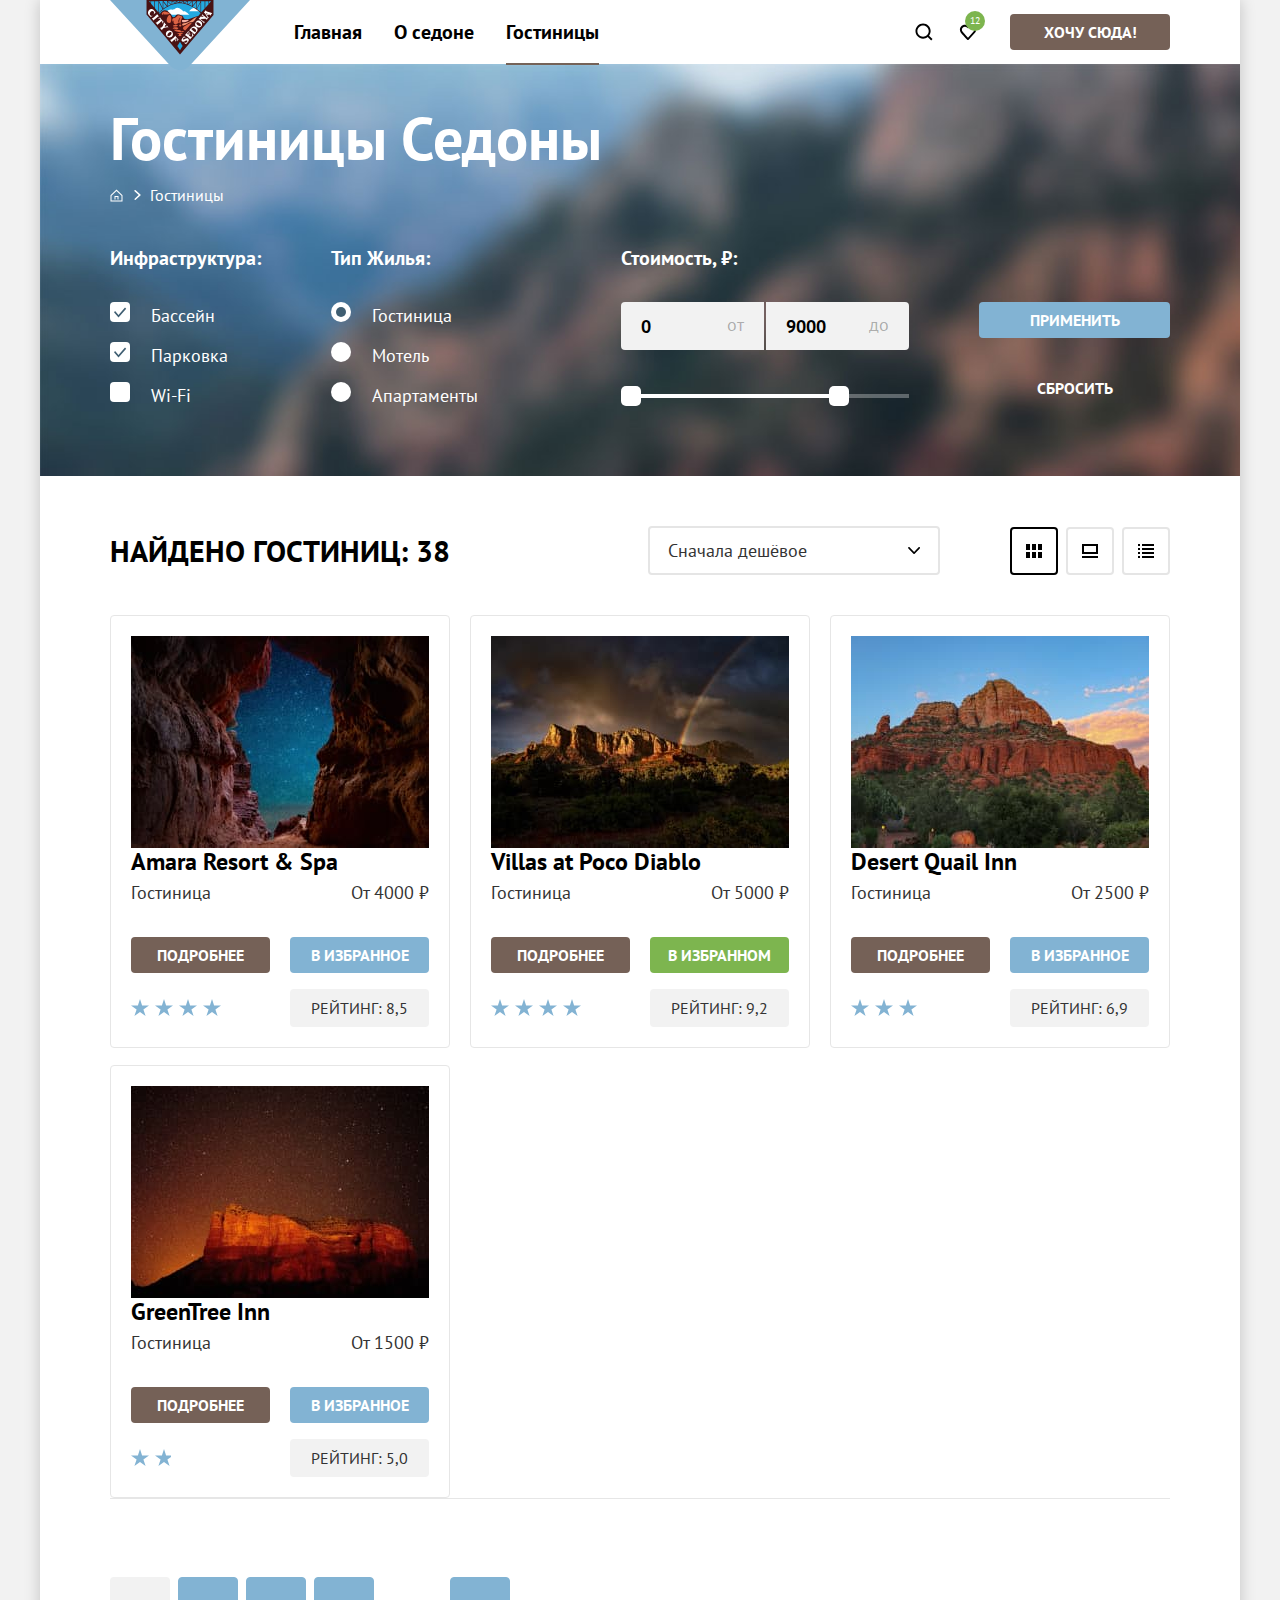
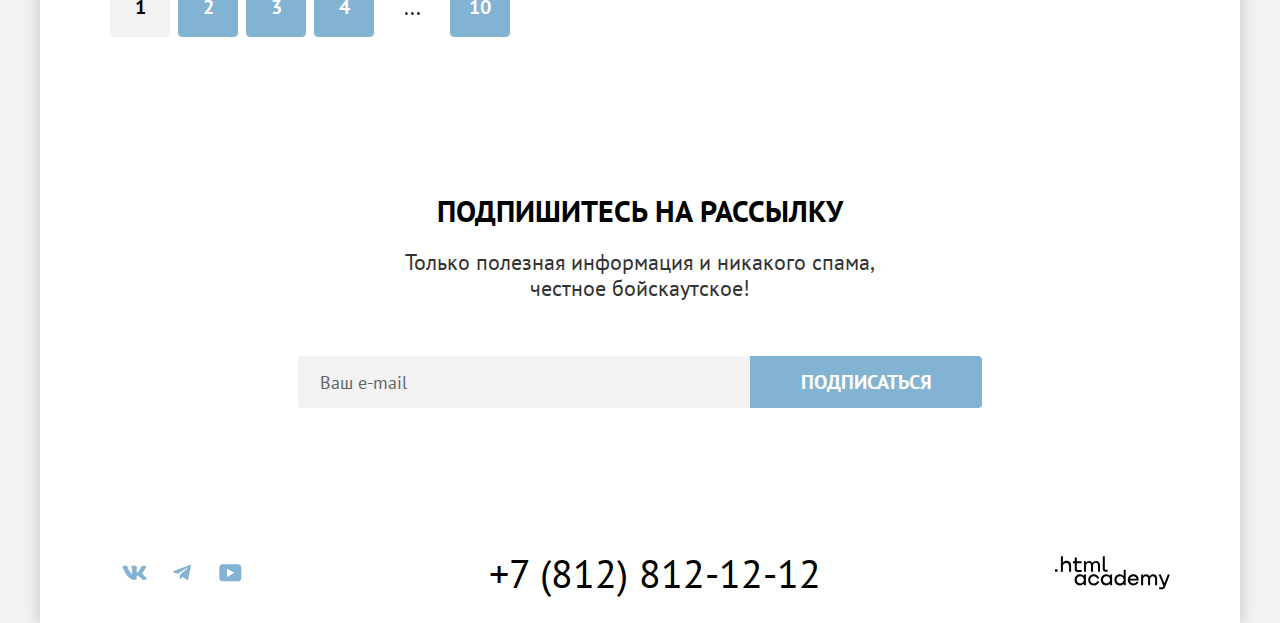
==== commit a7d0354b: "Добавляет модальное окно" ====
--- a/catalog.html
+++ b/catalog.html
@@ -5,6 +5,8 @@
   <meta charset="utf-8">
   <meta name="viewport" content="width=device-width, initial-scale=1.0">
   <title>Каталог</title>
+  <link rel="icon" href="favicon.ico">
+  <link rel="icon" sizes="32x32" type="images/png" href="images/favicon.png">
   <link rel="stylesheet" href="styles/styles.css">
 </head>
 
@@ -13,7 +15,7 @@
     <header class="header" data-test="header">
       <nav class="navigation">
         <a class="navigation-logo" href="index.html">
-          <img src="images/svg/logo.svg" alt="Логотип сайта города Седона.">
+          <img src="images/svg/logo.svg" width="140" height="70" alt="Логотип сайта города Седона.">
         </a>
 
         <ul class="navigation-list list-reset">
@@ -32,17 +34,11 @@
           <li class="user-item">
             <a class="user-link user-link-search" href="#">
               <span class="visually-hidden">Поиск.</span>
-              <svg aria-hidden="true" focusable="false" xmlns="http://www.w3.org/2000/svg" width="19" height="19" viewBox="0 0 19 19">
-                <path d="m18.5 17.008-3.7-3.68c1-1.292 1.7-2.983 1.7-4.872C16.5 4.08 12.9.5 8.5.5s-8 3.68-8 8.055c0 4.376 3.6 7.956 8 7.956 1.8 0 3.5-.597 4.9-1.69l3.7 3.679 1.4-1.492Zm-10-2.486c-3.3 0-6-2.685-6-5.967 0-3.282 2.7-5.967 6-5.967s6 2.685 6 5.967c0 3.282-2.7 5.967-6 5.967Z" />
-              </svg>
             </a>
           </li>
           <li class="user-item">
             <a class="user-link user-link-favorites" href="#">
               <span class="visually-hidden">Нравится.</span>
-              <svg aria-hidden="true" focusable="false" xmlns="http://www.w3.org/2000/svg" width="18" height="17" viewBox="0 0 18 17">
-                <path d="M8.9 17c-.3 0-.6-.1-.8-.4-5.4-6.1-6.7-7.5-7-7.9C.4 7.8 0 6.6 0 5.4 0 2.4 2.4 0 5.5 0 6.8 0 8 .5 9 1.3 10 .5 11.3 0 12.5 0c3 0 5.5 2.4 5.5 5.4 0 1.3-.5 2.5-1.3 3.4l-7 7.9c-.2.2-.4.3-.8.3Zm-6-9.5c.3.4 3.5 4 6.1 6.9l6.2-7c.5-.5.7-1.2.7-2 0-1.8-1.5-3.3-3.3-3.3-1 0-2 .5-2.7 1.3-.3.3-.6.4-.9.4-.3 0-.6-.2-.8-.4-.7-.8-1.7-1.3-2.7-1.3-1.8 0-3.3 1.5-3.3 3.3-.1.9.3 1.6.7 2.1-.1 0-.1 0 0 0Z" />
-              </svg>
               <span class="user-favorites-num">12</span>
             </a>
           </li>
@@ -52,106 +48,107 @@
     </header>
 
     <main class="main main-catalog" data-test="main">
-
-      <header class="filter-header">
-        <h1 class="filter-main-title">Гостиницы Седоны</h1>
-        <ul class="breadcrumbs list-reset">
-          <li class="breadcrumbs-item">
-            <a class="breadcrumbs-link breadcrumbs-link-home" href="index.html">
-              <span class="visually-hidden">Главная.</span>
-            </a>
-          </li>
-          <li class="breadcrumbs-item">
-            <a class="breadcrumbs-link breadcrumbs-link-current" href="catalog.html" aria-current="page">Гостиницы</a>
-          </li>
-        </ul>
-      </header>
-
-      <div class="filter filter-conteiner" data-test="filter">
-        <h2 class="visually-hidden">Список товаров с фильтрами.</h2>
-
-        <form class="filter-form" action="https://echo.htmlacademy.ru/" method="get">
-          <fieldset class="filter-group filter-group-check">
-            <legend class="filter-title">Инфраструктура:</legend>
-            <ul class="filter-list control-list list-reset">
-              <li class="control-item">
-                <label class="control-label" for="pool">
-                  <input class="control-input" type="checkbox" id="pool" name="pool" checked>
-                  <span class="control-text">Бассейн</span>
-                </label>
-              </li>
-              <li class="control-item">
-                <label class="control-label" for="parking">
-                  <input class="control-input" type="checkbox" id="parking" name="parking" checked>
-                  <span class="control-text">Парковка</span>
-                </label>
-              </li>
-              <li class="control-item">
-                <label class="control-label" for="wi-fi">
-                  <input class="control-input" type="checkbox" id="wi-fi" name="wi-fi">
-                  <span class="control-text">Wi-Fi</span>
-                </label>
-              </li>
-            </ul>
-          </fieldset>
-
-          <fieldset class="filter-group filter-group-radio">
-            <legend class="filter-title">Тип жилья:</legend>
-            <ul class="filter-list control-list list-reset">
-              <li class="control-item">
-                <label class="control-label" for="hotel">
-                  <input class="control-input" id="hotel" type="radio" name="product-group" value="hotel" checked>
-                  <span class="control-text">Гостиница</span>
-                </label>
-              </li>
-              <li class="control-item">
-                <label class="control-label" for="motel">
-                  <input class="control-input" id="motel" type="radio" name="product-group" value="motel">
-                  <span class="control-text">Мотель</span>
-                </label>
-              </li>
-              <li class="control-item">
-                <label class="control-label" for="apartments">
-                  <input class="control-input" id="apartments" type="radio" name="product-group" value="apartments">
-                  <span class="control-text">Апартаменты</span>
-                </label>
-              </li>
-            </ul>
-          </fieldset>
-
-          <fieldset class="filter-group filter-group-range">
-            <legend class="filter-title">Стоимость, ₽:</legend>
-            <div class="range">
-              <div class="range-input-container">
-                <div class="range-item">
-                  <input class="range-input range-input-min field" id="min-price" type="number" placeholder="0" value="0" min="0" max="9000">
-                  <label for="min-price">от</label>
+      <section class="filter">
+        <header class="filter-header">
+          <h1 class="filter-main-title">Гостиницы Седоны</h1>
+          <ul class="breadcrumbs list-reset">
+            <li class="breadcrumbs-item">
+              <a class="breadcrumbs-link breadcrumbs-link-home" href="index.html">
+                <span class="visually-hidden">Главная.</span>
+              </a>
+            </li>
+            <li class="breadcrumbs-item">
+              <a class="breadcrumbs-link breadcrumbs-link-current" href="catalog.html" aria-current="page">Гостиницы</a>
+            </li>
+          </ul>
+        </header>
+
+        <div class="filter-conteiner" data-test="filter">
+          <h2 class="visually-hidden">Список товаров с фильтрами.</h2>
+
+          <form class="filter-form" action="https://echo.htmlacademy.ru/" method="get">
+            <fieldset class="filter-group filter-group-check">
+              <legend class="filter-title">Инфраструктура:</legend>
+              <ul class="filter-list control-list list-reset">
+                <li class="control-item">
+                  <label class="control-label" for="pool">
+                    <input class="control-input" type="checkbox" id="pool" name="pool" checked>
+                    <span class="control-text">Бассейн</span>
+                  </label>
+                </li>
+                <li class="control-item">
+                  <label class="control-label" for="parking">
+                    <input class="control-input" type="checkbox" id="parking" name="parking" checked>
+                    <span class="control-text">Парковка</span>
+                  </label>
+                </li>
+                <li class="control-item">
+                  <label class="control-label" for="wi-fi">
+                    <input class="control-input" type="checkbox" id="wi-fi" name="wi-fi">
+                    <span class="control-text">Wi-Fi</span>
+                  </label>
+                </li>
+              </ul>
+            </fieldset>
+
+            <fieldset class="filter-group filter-group-radio">
+              <legend class="filter-title">Тип Жилья:</legend>
+              <ul class="filter-list control-list list-reset">
+                <li class="control-item">
+                  <label class="control-label" for="hotel">
+                    <input class="control-input" id="hotel" type="radio" name="product-group" value="hotel" checked>
+                    <span class="control-text">Гостиница</span>
+                  </label>
+                </li>
+                <li class="control-item">
+                  <label class="control-label" for="motel">
+                    <input class="control-input" id="motel" type="radio" name="product-group" value="motel">
+                    <span class="control-text">Мотель</span>
+                  </label>
+                </li>
+                <li class="control-item">
+                  <label class="control-label" for="apartments">
+                    <input class="control-input" id="apartments" type="radio" name="product-group" value="apartments">
+                    <span class="control-text">Апартаменты</span>
+                  </label>
+                </li>
+              </ul>
+            </fieldset>
+
+            <fieldset class="filter-group filter-group-range">
+              <legend class="filter-title filter-cost">Стоимость, ₽:</legend>
+              <div class="range">
+                <div class="range-input-container">
+                  <div class="range-item">
+                    <input class="range-input range-input-min field" id="min-price" name="min-price" type="number" placeholder="0" value="0" min="0" max="9000">
+                    <label for="min-price">от</label>
+                  </div>
+                  <div class="range-item">
+                    <input class="range-input range-input-max field" id="max-price" name="max-price" type="number" placeholder="9000" value="9000" min="1" max="9000">
+                    <label for="max-price">до</label>
+                  </div>
                 </div>
-                <div class="range-item">
-                  <input class="range-input range-input-max field" id="max-price" type="number" placeholder="9000" value="9000" min="1" max="9000">
-                  <label for="max-price">до</label>
+
+                <div class="range-scale">
+                  <div class="range-bar" style="width: 79%;">
+                    <button class="range-toggle-btn range-toggle-btn-min" type="button">
+                      <span class="visually-hidden">Изменить минимальную цену.</span>
+                    </button>
+                    <button class="range-toggle-btn range-toggle-btn-max" type="button">
+                      <span class="visually-hidden">Изменить максимальную цену.</span>
+                    </button>
+                  </div>
                 </div>
               </div>
-
-              <div class="range-scale">
-                <div class="range-bar" style="left:0%; right: 21%">
-                  <button class="range-toggle-btn range-toggle-btn-min" type="button">
-                    <span class="visually-hidden">Изменить минимальную цену.</span>
-                  </button>
-                  <button class="range-toggle-btn range-toggle-btn-max" type="button">
-                    <span class="visually-hidden">Изменить максимальную цену.</span>
-                  </button>
-                </div>
-              </div>
+            </fieldset>
+
+            <div class="filter-group filter-button">
+              <button class="button button-light filter-submit" type="submit">Применить</button>
+              <button class="button button-transparent filter-reset" type="reset">Сбросить</button>
             </div>
-          </fieldset>
-
-          <div class="filter-group filter-button">
-            <button class="button button-light filter-submit" type="submit">Применить</button>
-            <button class="button button-transparent filter-reset" type="reset">Сбросить</button>
-          </div>
-        </form>
-      </div>
+          </form>
+        </div>
+      </section>
 
       <section class="catalog" data-test="catalog">
         <div class="catalog-content">
@@ -165,17 +162,17 @@
           <ul class="catalog-view view list-reset">
             <li class="view-item">
               <a class="view-link view-link-tile view-link-active" href="#">
-                <span class="visually-hidden">Вид плитками</span>
+                <span class="visually-hidden">Вид плитками.</span>
               </a>
             </li>
             <li class="view-item">
               <a class="view-link view-link-slideshow" href="#">
-                <span class="visually-hidden">Вид превью</span>
+                <span class="visually-hidden">Вид превью.</span>
               </a>
             </li>
             <li class="view-item">
               <a class="view-link view-link-list" href="#">
-                <span class="visually-hidden">Вид списком</span>
+                <span class="visually-hidden">Вид списком.</span>
               </a>
             </li>
           </ul>
@@ -214,7 +211,7 @@
             </li>
 
             <li class="product-item">
-              <a class="product-card-link">
+              <a class="product-card-link" href="#">
                 <img src="images/hotel-3.jpg" width="300" height="212" alt="Горы на фоне голубого неба.">
                 <h3 class="product-card-title">Desert Quail Inn</h3>
               </a>
@@ -229,7 +226,7 @@
             </li>
 
             <li class="product-item">
-              <a class="product-card-link">
+              <a class="product-card-link" href="#">
                 <img src="images/hotel-4.jpg" width="300" height="212" alt="Гора на фоне звездного неба.">
                 <h3 class="product-card-title">GreenTree Inn</h3>
               </a>
@@ -243,8 +240,7 @@
               <p class="product-rating-text">Рейтинг: 5,0</p>
             </li>
           </ul>
-        </div>
-        <div class="catalog-pagination">
+
           <ul class="pagination list-reset">
             <li class="pagination-item">
               <a class="pagination-link pagination-link-current" href="#" aria-current="page">1</a>
@@ -259,7 +255,7 @@
               <a class="pagination-link" href="#">4</a>
             </li>
             <li class="pagination-item">
-              <a class="pagination-link pagination-link-more" href="#" aria-label="Открыть следующие 4 страницы.">...</a>
+              <a class="pagination-link pagination-link-more" href="#" aria-label="Открыть следующие 4 страницы">...</a>
             </li>
             <li class="pagination-item">
               <a class="pagination-link" href="#">10</a>
@@ -271,10 +267,10 @@
       <section class="subscribe" data-test="subscribe">
         <div class="subscribe-theme">
           <h2 class="subscribe-title page-title">Подпишитесь на рассылку</h2>
-          <p class="subscribe-text page-text">Только полезная информация и никакого спама, честное бойскаутское!</p>
+          <p class="subscribe-text page-text">Только полезная информация и никакого спама, <br>честное бойскаутское!</p>
         </div>
         <form class="subscribe-form" action="https://echo.htmlacademy.ru" method="post">
-          <label class="visually-hidden" for="email">Ваш email.</label>
+          <label class="visually-hidden" for="email">Email.</label>
           <input class="subscribe-input field" type="email" id="email" name="email" placeholder="Ваш e-mail" required>
           <button class="subscribe-button button button-light" type="submit">Подписаться</button>
         </form>
@@ -282,6 +278,7 @@
     </main>
 
     <footer class="footer" data-test="footer">
+      <h2 class="visually-hidden">Контакты.</h2>
       <ul class="footer-social social list-reset">
         <li class="social-item">
           <a class="social-link" href="https://vk.com/htmlacademy">
@@ -308,8 +305,8 @@
           </a>
         </li>
       </ul>
-      <a class="footer-phone" href="tel:+78128121212">+7 (812) 812-12-12</a>
-      <a class="htmlacademy-link" href="https://htmlacademy.ru/">
+      <a class="footer-phone" href="tel:+78128121212" aria-label="Контактный телефон.">+7 (812) 812-12-12</a>
+      <a class="htmlacademy-link" href="https://htmlacademy.ru/" aria-label="Перейти на сайт htmlacademy.">
         <svg aria-hidden="true" focusable="false" xmlns="http://www.w3.org/2000/svg" width="115" height="34" viewBox="0 0 115 34">
           <path d="M0 13.256v2.6h2.5v-2.6H0ZM11.6 4.856c-1.6 0-2.8.7-3.6 1.7h-.1v-6.2h-2v15.5h2v-5.3c0-2.1 1.3-3.6 3.3-3.6 1.8 0 2.9 1.4 2.9 3.2v5.7h2v-6.1c.1-3-1.8-4.9-4.5-4.9ZM26.6 5.156h-4.8v-3.7h-2v3.8h-1.9v2h1.9v6c0 1.7 1 2.7 2.7 2.7h4.1v-2h-3.7c-.7 0-1.1-.4-1.1-1.1v-5.7h4.8v-2ZM41.1 4.956c-1.6 0-2.9.8-3.5 2.1h-.1c-.6-1.2-1.8-2.1-3.4-2.1-1.4 0-2.5.8-3.1 1.8h-.1v-1.6H29v10.6h2v-5.4c0-2 1-3.5 2.6-3.5 1.5 0 2.4 1 2.4 2.6v6.3h2v-5.6c0-2.4 1.4-3.3 2.6-3.3 1.5 0 2.4 1 2.4 2.6v6.3h2v-6.5c.1-2.5-1.4-4.3-3.9-4.3ZM47.8 13.056c0 1.7 1 2.7 2.8 2.7h2v-2h-1.7c-.7 0-1.1-.4-1.1-1.1V.356h-2v12.7ZM28.9 20.056c-.9-1.1-2.2-1.8-3.9-1.8-3.1 0-5.4 2.3-5.4 5.6s2.3 5.6 5.4 5.6c1.8 0 3-.8 3.8-1.9h.1v1.6h2v-10.6h-2v1.5Zm-3.6 7.4c-2.2 0-3.6-1.6-3.6-3.6s1.4-3.6 3.6-3.6 3.6 1.6 3.6 3.6c0 1.9-1.4 3.6-3.6 3.6ZM44.2 22.356c-.5-2.4-2.6-4.1-5.4-4.1-3.4 0-5.6 2.5-5.6 5.6 0 3.1 2.2 5.6 5.6 5.6 2.8 0 4.9-1.8 5.4-4.2h-2.1c-.4 1.3-1.7 2.3-3.3 2.3-2.2 0-3.6-1.6-3.6-3.6s1.4-3.6 3.6-3.6c1.6 0 2.8 1 3.3 2.2h2.1v-.2ZM55.1 20.056c-.9-1.1-2.2-1.8-3.9-1.8-3.1 0-5.4 2.3-5.4 5.6s2.3 5.6 5.4 5.6c1.8 0 3-.8 3.8-1.9h.1v1.6h2v-10.6h-2v1.5Zm-3.6 7.4c-2.2 0-3.6-1.6-3.6-3.6s1.4-3.6 3.6-3.6 3.6 1.6 3.6 3.6c0 1.9-1.5 3.6-3.6 3.6ZM68.7 20.156c-.9-1.1-2.2-1.9-3.9-1.9-3.1 0-5.4 2.3-5.4 5.6s2.2 5.6 5.4 5.6c1.7 0 3-.8 3.8-1.8h.1v1.5h2v-15.4h-2v6.4Zm-3.6 7.3c-2.2 0-3.6-1.6-3.6-3.6s1.4-3.6 3.6-3.6 3.6 1.6 3.6 3.6c-.1 2-1.5 3.6-3.6 3.6ZM78.3 18.256c-3.3 0-5.5 2.5-5.5 5.6 0 3 2.1 5.6 5.5 5.6 2.5 0 4.5-1.3 5.2-3.6h-2.1c-.5 1-1.6 1.6-3 1.6-1.9 0-3.3-1.3-3.4-2.9h8.8c.2-3.6-2-6.3-5.5-6.3Zm0 1.9c1.7 0 3 1 3.3 2.6h-6.5c.3-1.5 1.5-2.6 3.2-2.6ZM98.2 18.256c-1.6 0-2.9.8-3.6 2h-.1c-.6-1.2-1.8-2-3.4-2-1.4 0-2.5.7-3.1 1.8v-1.5h-1.9v10.6h2v-5.4c0-2 1-3.4 2.6-3.5 1.5 0 2.4 1 2.4 2.6v6.3h2v-5.6c0-2.4 1.4-3.3 2.6-3.3 1.5 0 2.4 1 2.4 2.6v6.3h2v-6.5c.1-2.6-1.4-4.4-3.9-4.4ZM109.4 27.356l-3.6-8.9h-2.2l4.8 11.6c-.3.9-.7 1.2-1.7 1.2h-2.5v2h2.5c1.8 0 2.8-.8 3.5-2.6l4.7-12.2h-2.1l-3.4 8.9Z" />
         </svg>
--- a/styles/styles.css
+++ b/styles/styles.css
@@ -1,7 +1,7 @@
 @font-face {
   font-style: normal;
   font-weight: 400;
-  font-family: "PT Sans", sans-serif;
+  font-family: "PT Sans";
 
   font-display: swap;
   src: url("../fonts/ptsans-400.woff2") format("woff2");
@@ -10,7 +10,7 @@
 @font-face {
   font-style: normal;
   font-weight: 700;
-  font-family: "PT Sans", sans-serif;
+  font-family: "PT Sans";
 
   font-display: swap;
   src: url("../fonts/ptsans-700.woff2") format("woff2");
@@ -28,6 +28,7 @@
 }
 
 body {
+  min-width: 1280px;
   min-height: 100%;
   margin: 0;
   padding: 0 40px;
@@ -48,6 +49,8 @@
 }
 
 .wrapper {
+  position: relative;
+
   display: flex;
   flex-direction: column;
   width: 1200px;
@@ -56,10 +59,6 @@
 
   background-color: #ffffff;
   box-shadow: 0 0 15px rgba(0, 0, 0, 0.2);
-}
-
-.main {
-  flex-grow: 1;
 }
 
 .visually-hidden {
@@ -105,10 +104,14 @@
 
 .button:active {
   color: rgba(255, 255, 255, 0.30);
+
+  background-color: #756157;
 }
 
 .button:disabled {
   background-color: #e5e5e5;
+
+  pointer-events: none;
 }
 
 .button-light {
@@ -122,11 +125,15 @@
 }
 
 .button-light:active {
-  color: rgba(255, 255, 255, 0.30);
+  color: rgba(255, 255, 255, 0.3);
 }
 
 .button-light:disabled {
+  color: #ffffff;
+
   background-color: #e5e5e5;
+
+  pointer-events: none;
 }
 
 .button-transparent {
@@ -148,7 +155,7 @@
 }
 
 .button-transparent:active {
-  color: rgba(255, 255, 255, 0.30);
+  color: rgba(255, 255, 255, 0.3);
 
   background-color: transparent;
   box-shadow: none;
@@ -182,7 +189,7 @@
 .field {
   width: 100%;
   height: 48px;
-  padding: 12px 20px;
+  padding: 11px 20px 11px;
 
   font-weight: 700;
   font-size: 18px;
@@ -205,10 +212,33 @@
   box-shadow: 0 0 0 3px #82b3d3;
 }
 
+.field:disabled,
+.field:disabled:hover {
+  color: #000000;
+
+  border-color: #000000;
+  opacity: 0.3;
+
+  pointer-events: none;
+}
+
 .field::placeholder {
   color: #000000;
 
   opacity: 0.6;
+}
+
+.field[type="number"],
+.field[type="text"] {
+  -webkit-appearance: textfield;
+     -moz-appearance: textfield;
+          appearance: textfield;
+}
+
+.field::-webkit-inner-spin-button,
+.field::-webkit-outer-spin-button {
+  -webkit-appearance: none;
+          appearance: none;
 }
 
 .list-reset {
@@ -220,7 +250,7 @@
 
 .header {
   position: relative;
-  z-index: 2;
+  z-index: 1;
 
   padding: 0 70px;
 }
@@ -228,16 +258,29 @@
 .navigation {
   display: flex;
   flex-wrap: wrap;
-  justify-content: center;
   align-items: start;
 
-  gap: 30px;
+  /*gap: 20px;*/
 }
 
 .navigation-logo {
   display: block;
   width: 140px;
+  margin-right: 28px;
   margin-bottom: -6px;
+}
+
+.navigation-logo[aria-current="page"] {
+  pointer-events: none;
+}
+
+.navigation-logo:hover,
+.navigation-logo:focus {
+  opacity: 0.6;
+}
+
+.navigation-logo:active {
+  opacity: 0.3;
 }
 
 .navigation-logo img {
@@ -279,6 +322,7 @@
   text-decoration: underline;
 
   text-decoration-color: #756257;
+  text-decoration-style: solid;
   text-decoration-thickness: 2px;
   text-underline-offset: 24px;
 }
@@ -286,26 +330,38 @@
 .user-list {
   display: flex;
   flex-wrap: wrap;
-  justify-content: flex-start;
+  align-items: flex-start;
+  /*justify-content: flex-start;*/
+  max-width: 150px;
   margin-right: 20px;
 }
 
 .user-link {
-  display: flex;
-  justify-content: center;
-  align-items: center;
-  min-width: 44px;
+  display: block;
+  width: 44px;
   min-height: 64px;
-  padding: 10px;
-
+
+  text-align: right;
   color: #000000;
   text-decoration: none;
 
-  fill: currentColor;
+  background-repeat: no-repeat;
+  background-position: center;
+  background-size: 18px 18px;
+}
+
+.user-link-search {
+  background-image: url("../images/svg/search.svg");
+}
+
+.user-link-favorites {
+  background-image: url("../images/svg/heart.svg");
 }
 
 .user-link:hover,
 .user-link:focus {
+  color: #756157;
+
   background-color: rgba(131, 179, 211, 0.2);
 }
 
@@ -313,15 +369,16 @@
   color: rgba(117, 97, 87, 0.3);
 }
 
-/*не понимаю почему не меняет расположение справа*/
 .user-favorites-num {
-  display: block;
-  width: 20px;
-  height: 20px;
-  padding: 5px;
+  display: inline-block;
+  min-width: 20px;
+  min-height: 20px;
+  margin: 25% 5px 5px;
+  padding: 5px 2px;
 
   font-size: 10px;
   line-height: 10px;
+  text-align: center;
   color: #ffffff;
 
   background-color: #7db54f;
@@ -333,13 +390,11 @@
   margin-top: 14px;
 }
 
-.main-index {
+.main {
   flex-grow: 1;
 }
 
 .hero {
-  position: relative;
-
   padding: 50px 70px 82px;
 
   text-align: center;
@@ -352,8 +407,15 @@
   background-size: 100% auto, cover;
 }
 
+.hero img {
+  display: block;
+  width: 458px;
+  height: 352px;
+  margin: 0 auto;
+}
+
 .item-title {
-  margin: 0;
+  margin: 0 0 30px;
 
   font-weight: 700;
   font-size: 24px;
@@ -367,7 +429,10 @@
 }
 
 .advantages-theme {
-  padding: 69px 70px;
+  margin-bottom: 21px;
+  padding: 70px 70px 90px;
+
+  text-align: center;
 }
 
 .advantages-title {
@@ -376,8 +441,8 @@
 
 .advantages-list {
   display: grid;
-
-  text-align: center;
+  margin: 0;
+  padding: 0;
 
   grid-template-columns: repeat(3, 1fr);
 }
@@ -419,6 +484,8 @@
   display: block;
   width: 100%;
   height: 100%;
+
+  object-fit: cover;
 }
 
 .advantages-content {
@@ -453,16 +520,18 @@
   transform: translateX(-50%);
 }
 
-.advantages-item-full .advantages-subtitle {
-  color: #ffffff;
-}
-
 .advantages-item-full .advantages-subtitle::after {
   background-color: rgba(255, 255, 255, 0.3);
 }
 
 .service-there {
   padding: 69px 70px;
+
+  text-align: center;
+}
+
+.service-title {
+  margin-bottom: 20px;
 }
 
 .service-list {
@@ -473,7 +542,7 @@
 
 .service-item {
   min-height: 385px;
-  padding: 180px 85px 20px;
+  padding: 180px 85px 60px;
 
   text-align: center;
 
@@ -499,12 +568,12 @@
   background-image: url("../images/svg/souvenirs.svg");
 }
 
-.service-subtitle {
+.services-subtitle {
   margin-bottom: 30px;
 }
 
 .search {
-  padding: 90px 70px;
+  padding: 94px 70px 97px;
 
   text-align: center;
 }
@@ -514,7 +583,7 @@
 }
 
 .search-text {
-  margin-bottom: 50px;
+  margin-bottom: 53px;
 }
 
 .search-button {
@@ -548,7 +617,7 @@
 }
 
 .subscribe-text {
-  margin-bottom: 50px;
+  margin-bottom: 55px;
 }
 
 .subscribe-form {
@@ -578,7 +647,7 @@
 
   border-radius: 0 4px 4px 0;
 }
-/* подскажите пожалуйста, не могу понять как обьеденить заголовок и хлебные крошки, доп див все это обернуть нужно?*/
+
 .filter {
   padding: 35px 70px 70px;
 
@@ -591,12 +660,10 @@
 }
 
 .filter-main-title {
-  margin: 0;
-  margin-bottom: 8px;
+  margin: 0 0 7px;
 
   font-size: 60px;
   line-height: 78px;
-  color: #ffffff;
 }
 
 .breadcrumbs {
@@ -604,9 +671,31 @@
   flex-wrap: wrap;
   align-items: center;
   margin-bottom: 40px;
+  padding: 0;
+
+  list-style: none;
 
   gap: 27px;
 
+}
+
+.breadcrumbs-item:not(:last-child) {
+  position: relative;
+}
+
+.breadcrumbs-item:not(:last-child)::after {
+  content: "";
+  position: absolute;
+  top: 50%;
+  right: -18px;
+
+  width: 7px;
+  height: 10px;
+
+  background-image: url("../images/svg/breadcrumbs-arrow.svg");
+  background-repeat: no-repeat;
+  background-position: center;
+  transform: translateY(-50%);
 }
 
 .breadcrumbs-link {
@@ -616,8 +705,18 @@
   text-decoration: none;
 }
 
+.breadcrumbs-link:not([aria-current="page"]):hover,
+.breadcrumbs-link:not([aria-current="page"]):focus {
+  opacity: 0.6;
+}
+
+.breadcrumbs-link:not([aria-current="page"]):active {
+  opacity: 0.3;
+}
+
 .breadcrumbs-link-home {
   display: block;
+  flex-shrink: 0;
   width: 13px;
   height: 13px;
 
@@ -627,49 +726,19 @@
   background-size: cover;
 }
 
-.breadcrumbs-link:hover {
-  opacity: 0.6;
-}
-
-.breadcrumbs-link:focus {
-  opacity: 1;
-}
-
-.breadcrumbs-link:active {
-  opacity: 0.3;
-}
-
 .breadcrumbs-link-current {
   pointer-events: none;
-}
-
-.breadcrumbs-item {
-  position: relative;
-}
-
-.advantages-item::not(:last-child)::after {
-  content: "";
-  position: absolute;
-  top: 50%;
-  right: -18px;
-
-  width: 7px;
-  height: 10px;
-
-  background-image: url("../images/svg/breadcrumbs-arrow.svg");
-  background-repeat: no-repeat;
-  background-position: center;
-  transform: translateY(-50%);
 }
 
 .filter-form {
   display: flex;
   flex-wrap: wrap;
 
-  gap: 70px;
+  gap: 30px 70px;
 }
 
 .filter-group {
+  max-width: 191px;
   margin: 0;
   padding: 0;
 
@@ -677,40 +746,41 @@
 }
 
 .filter-title {
-  display: block;
   margin-bottom: 32px;
   padding: 0;
 
   font-weight: 700;
   font-size: 20px;
   line-height: 24px;
-  white-space: normal;
-}
-
-.control-list {
+
+}
+
+.filter-group-range {
+  width: 100%;
+  max-width: 288px;
+  margin-left: auto;
+}
+
+.filter-button {
+  display: flex;
+  flex-direction: column;
+  justify-content: flex-end;
+  width: 100%;
+
+  gap: 32px;
+}
+
+control-label {
   display: grid;
-
-  gap: 16px;
-}
-
-.control-label:hover {
-  opacity: 0.6;
-}
-
-.control-input:focus {
-  outline: none;
-  box-shadow: 0 0 0 3px #82b3d3;
-}
-
-.control-label:active {
-  opacity: 0.3;
-}
-
-.control-input:disabled,
-.control-input:disabled+.control-text {
-  opacity: 0.3;
-
-  pointer-events: none;
+  width: fit-content;
+
+  line-height: 23px;
+
+  grid-template-columns: repeat(2, auto);
+}
+
+.control-text {
+  padding-left: 16px;
 }
 
 .control-input {
@@ -725,10 +795,6 @@
   border-radius: 4px;
 
   appearance: none;
-}
-
-.control-text {
-  padding-left: 16px;
 }
 
 .control-input[type="checkbox"]:checked {
@@ -742,7 +808,7 @@
   border-radius: 50%;
 }
 
-.control-input[type="radio"]:checked::after {
+.control-input[type="radio"]:checked::before {
   content: "";
   position: absolute;
   top: 50%;
@@ -756,20 +822,30 @@
   transform: translate(-50%, -50%);
 }
 
-.control-label {
+.control-list {
   display: grid;
-  align-items: center;
-  width: fit-content;
-
-  line-height: 23px;
-
-  grid-template-columns: repeat(2, auto);
-}
-
-.filter-group-range {
-  width: 100%;
-  max-width: 288px;
-  margin-left: auto;
+
+  gap: 16px;
+}
+
+.control-label:hover {
+  opacity: 0.6;
+}
+
+.control-input:focus {
+  outline: none;
+  box-shadow: 0 0 0 3px #82b3d3;
+}
+
+.control-label:active {
+  opacity: 0.3;
+}
+
+.control-input:disabled,
+.control-input:disabled+.control-text {
+  opacity: 0.3;
+
+  pointer-events: none;
 }
 
 .range-input-container {
@@ -786,15 +862,12 @@
 
 .range-item label {
   position: absolute;
-  top: 0;
   right: 0;
-  bottom: 0;
 
   padding: 11px 20px;
 
   line-height: 24px;
   color: rgba(0, 0, 0, 0.3);
-
 }
 
 .range-input {
@@ -885,15 +958,6 @@
   pointer-events: none;
 }
 
-.filter-button {
-  display: flex;
-  flex-direction: column;
-  justify-content: flex-end;
-  width: 191px;
-
-  gap: 32px;
-}
-
 .catalog {
   padding: 50px 70px 60px;
 }
@@ -912,6 +976,7 @@
 }
 
 .catalog-select {
+  display: flex;
   width: 292px;
   height: 49px;
   padding: 5px 40px 5px 18px;
@@ -950,10 +1015,10 @@
 
 .view {
   display: grid;
+  justify-content: end;
 
   gap: 8px;
   grid-template-columns: repeat(3, 1fr);
-
 }
 
 .view-link {
@@ -971,18 +1036,6 @@
   border-color: #000000;
 }
 
-.view-link-tile {
-  background-image: url("../images/svg/view-tile.svg");
-}
-
-.view-link-slideshow {
-  background-image: url("../images/svg/view-slideshow.svg");
-}
-
-.view-link-list {
-  background-image: url("../images/svg/view-list.svg");
-}
-
 .view-link:hover {
   border-color: #000000;
 }
@@ -996,16 +1049,38 @@
   border-color: #000000;
 }
 
+.view-link:disabled {
+  opacity: 0.3;
+}
+
+.view-link-tile {
+  background-image: url("../images/svg/view-tile.svg");
+}
+
+.view-link-slideshow {
+  background-image: url("../images/svg/view-slideshow.svg");
+}
+
+.view-link-list {
+  background-image: url("../images/svg/view-list.svg");
+}
+
 .product-list {
   display: grid;
-  margin-bottom: 40px;
-
-  gap: 20px;
+  margin-bottom: 38px;
+  /*padding: 0 0 40px;*/
+
+  list-style: none;
+
+  border-bottom: 1px solid #e6e6e6;
+
+  gap: 17px 20px;
   grid-template-columns: repeat(3, 1fr);
 }
 
 .product-item {
   display: grid;
+  align-content: start;
   padding: 20px;
 
   border: 1px solid #e6e6e6;
@@ -1014,6 +1089,7 @@
   gap: 16px 20px;
   grid-template-columns: repeat(2, 1fr);
   grid-template-rows: 212px 1fr;
+
 }
 
 .product-card-link {
@@ -1030,6 +1106,12 @@
 
 .product-card-link:active {
   opacity: 0.3;
+}
+
+.product-card-link:disabled {
+  opacity: 0.3;
+
+  pointer-events: none;
 }
 
 .product-card-link img {
@@ -1052,25 +1134,6 @@
   text-align: right;
 }
 
-.button-favorites-active {
-  background-color: #7db54f;
-}
-
-.button-favorites-active:hover,
-.button-favorites-active:focus {
-  background-color: #6c9e42;
-}
-
-.button-favorites-active:active {
-  color: rgba(255, 255, 255, 0.30);
-
-  background-color: #7db54f;
-}
-
-.button-favorites-active:disabled {
-  background-color: #e5e5e5;
-}
-
 .product-rating-text {
   margin: 0;
   padding: 9px;
@@ -1106,12 +1169,31 @@
   width: 40px;
 }
 
+.button-favorites-active {
+  background-color: #7db54f;
+}
+
+.button-favorites-active:hover,
+.button-favorites-active:focus {
+  background-color: #6c9e42;
+}
+
+.button-favorites-active:active {
+  color: rgba(255, 255, 255, 0.30);
+
+  background-color: #7db54f;
+}
+
+.button-favorites-active:disabled {
+  background-color: #e5e5e5;
+}
+
 .pagination {
   display: flex;
   flex-wrap: wrap;
   padding-top: 40px;
 
-  border-top: 1px solid #e6e6e6;
+  list-style: none;
 
   gap: 8px;
 }
@@ -1121,6 +1203,7 @@
   justify-content: center;
   align-items: center;
   min-width: 60px;
+  max-width: 200px;
   min-height: 60px;
   padding: 10px;
 
@@ -1132,7 +1215,6 @@
   text-decoration: none;
 
   background-color: #82b3d3;
-  background-size: cover;
   border: 1px solid #82b3d3;
   border-radius: 4px;
 }
@@ -1209,6 +1291,8 @@
 }
 
 .footer-phone {
+  max-width: 500px;
+
   font-size: 40px;
   line-height: 40px;
   text-align: center;
@@ -1245,3 +1329,581 @@
 .htmlacademy-link:active {
   color: rgba(117, 97, 87, 0.3);
 }
+
+.modal-container {
+  position: fixed;
+  top: 0;
+  left: 0;
+  z-index: 5;
+
+  display: flex;
+  width: 100%;
+  height: 100%;
+
+  background-color: rgba(242, 242, 242, 0.8);
+}
+
+.modal-container-close {
+  display: none;
+}
+
+.modal {
+  position: relative;
+
+  margin: auto;
+  padding: 64px 70px;
+
+  background-color: #ffffff;
+  border-radius: 30px;
+  box-shadow: 0 25px 50px 0 rgba(0, 0, 0, 0.15);
+}
+
+.modal-serch {
+  width: 717px;
+}
+
+.modal-close-button {
+  position: absolute;
+  top: 64px;
+  right: 52px;
+  /*left: 613px;*/
+
+  display: flex;
+  justify-content: center;
+  align-items: center;
+  width: 52px;
+  height: 52px;
+  padding: 0;
+
+  color: #000000;
+
+  background-color: #f2f2f2;
+  border: none;
+  border-radius: 50%;
+  cursor: pointer;
+}
+
+.modal-close-button svg {
+  position: absolute;
+
+  display: block;
+  width: 20px;
+  height: 20px;
+
+  fill: currentColor;
+}
+
+.modal-close-button:hover {
+  background-color: #e6e6e6;
+}
+
+.modal-close-button:focus {
+  background-color: #e6e6e6;
+  outline: none;
+  box-shadow: 0 0 0 3px #83b3d3;
+}
+
+.modal-close-button:active {
+  color: rgba(0, 0, 0, 0.3);
+
+  box-shadow: none;
+}
+
+.modal-close-button:active svg {
+  fill: rgba(0, 0, 0, 0.3);
+}
+
+.modal-title {
+  margin-bottom: 64px;
+
+  text-align: left;
+  /*margin: 0;
+  margin-bottom: 64px;
+
+  font-weight: 700;
+  font-size: 30px;
+  line-height: 36px;
+  color: #000000;
+  text-transform: uppercase;*/
+}
+
+.form {
+  display: grid;
+  align-items: center;
+
+  gap: 23px 80px;
+  grid-template-columns: 1fr 1fr;
+}
+
+.form-group-date {
+  display: grid;
+  align-items: center;
+
+  gap: 0 15px;
+  grid-template-columns: 120px 1fr;
+}
+
+.date {
+  grid-column: 1 / -1;
+}
+
+.date-label {
+  font-weight: 700;
+  font-size: 20px;
+  line-height: 24px;
+  color: #000000;
+}
+
+.form-input {
+  padding-right: 60px;
+
+  background-image: url("../images/svg/calendar.svg");
+  background-repeat: no-repeat;
+  background-position: right 20px center;
+  background-size: 20px 20px;
+}
+
+.counter-field {
+  padding: 10px 40px;
+
+  line-height: 20px;
+  text-align: center;
+}
+
+.modal-info {
+  margin: 4px 0 0;
+  padding-left: 20px;
+
+  font-size: 16px;
+  line-height: 21px;
+
+  grid-column: 2 / -1;
+}
+
+.error-date {
+  color: #ff5757;
+}
+
+.modal-counter {
+  position: relative;
+}
+
+.button-guests {
+  position: absolute;
+  top: 50%;
+
+  width: 20px;
+  height: 20px;
+
+  background-color: transparent;
+  border: none;
+  border-radius: 4px;
+  transform: translateY(-50%);
+  cursor: pointer;
+}
+
+.button-guests::before,
+.button-guests::after {
+  content: "";
+  position: absolute;
+  top: 50%;
+  left: 50%;
+
+  width: 13px;
+  height: 2px;
+
+  background-color: rgba(117, 97, 87, 0.3);
+  transform: translate(-50%, -50%);
+}
+
+.button-guests::after {
+  transform: translate(-50%, -50%) rotate(90deg);
+}
+
+.button-guest-min {
+  left: 9px;
+}
+
+.button-guest-min::after {
+  display: none;
+}
+
+.button-guest-max {
+  right: 10px;
+}
+
+.button-guests:hover::after,
+.button-guests:hover::before {
+  background-color: #000000;
+}
+
+.button-guests:focus::after,
+.button-guests:focus::before {
+  background-color: #000000;
+}
+
+.button-guests:focus {
+  outline: none;
+  box-shadow: 0 0 0 3px #82b3d3;
+}
+
+.button-guests:active::after,
+.button-guests:active::before {
+  background-color: rgba(0, 0, 0, 0.2);
+}
+
+.children-label {
+  display: flex;
+  align-items: center;
+  padding-left: 3px;
+}
+
+.tooltip {
+  position: relative;
+
+  display: -webkit-box;
+  display: -ms-flexbox;
+  display: flex;
+  margin-left: 11px;
+
+  place-content: center;
+}
+
+.tooltip-toggle {
+  display: block;
+  width: 26px;
+  height: 26px;
+  margin: 0;
+  padding: 0;
+
+  color: #ffffff;
+
+  background-color: #83b3d3;
+  border: none;
+  border-radius: 50%;
+
+  fill: currentColor;
+}
+
+.tooltip-toggle:hover,
+.tooltip-toggle:focus {
+  background-color: #68a2ca;
+}
+
+.tooltip-toggle:active {
+  color: rgba(255, 255, 255, 0.3);
+
+  background-color: #68a2ca;
+}
+
+.tooltip-text {
+  position: absolute;
+  top: 100%;
+  left: 50%;
+  z-index: 1;
+
+  width: 256px;
+  min-height: 143px;
+  margin-top: 15px;
+  padding: 19px 22px;
+
+  font-size: 16px;
+  line-height: 20px;
+  color: #ffffff;
+
+  background-color: #333333;
+  border-radius: 10px;
+  box-shadow: 0 15px 30px 0 rgba(0, 0, 0, 0.3);
+  transform: translateX(-50%);
+}
+
+.tooltip-toggle:hover+.tooltip-text,
+.tooltip-toggle:focus+.tooltip-text {
+  display: block;
+}
+
+.tooltip-text::after {
+  content: "";
+  position: absolute;
+  top: -6px;
+  left: 50%;
+  z-index: -1;
+
+  width: 12px;
+  height: 12px;
+
+  background-color: #333333;
+  transform: translateX(-50%) rotate(45deg);
+}
+
+.modal-button {
+  margin-top: 25px;
+  padding: 18px 10px;
+
+  font-size: 20px;
+  line-height: 24px;
+
+  border-radius: 10px;
+
+  grid-column: 1/-1;
+}
+
+/*
+.form-group-date {
+  display: grid;
+  align-items: center;
+
+  gap: 0 15px;
+  grid-template-columns: 120px 1fr;
+}
+
+.date {
+  grid-column: 1 / -1;
+}
+
+.form-input {
+  width: 440px;
+  padding: 12px 20px;
+
+  font-weight: 700;
+  font-size: 18px;
+  line-height: 24px;
+  font-family: "PT Sans", sans-serif;
+
+  background-image: url("../images/svg/calendar.svg");
+  background-repeat: no-repeat;
+  background-position: right 22px center;
+  background-size: 20px 20px;
+  border: 4px #f2f2f2;
+}
+
+.form-label {
+  align-self: center;
+
+  font-weight: 700;
+  font-size: 20px;
+  line-height: 24px;
+  text-align: center;
+  color: #000000;
+
+  grid-area: 1/1/2/2;
+  justify-self: start;
+}
+
+.modal-info {
+  margin: 4px 0 0;
+  margin-bottom: 24px;
+
+  font-size: 16px;
+  line-height: 21px;
+  text-indent: 20px;
+
+  grid-column: 2/3;
+  grid-row: 2/3;
+}
+
+.error-date {
+  color: #ff5757;
+  ;
+}
+
+.counter-field {
+  width: 110px;
+  height: 48px;
+  padding: 10px 40px;
+
+  font-weight: 700;
+  font-size: 18px;
+  line-height: 20px;
+  text-align: center;
+  color: #000000;
+
+  background-color: #f2f2f2;
+  border: none;
+  border-radius: 4px;
+
+  appearance: none;
+}
+
+.group-guests {
+  position: relative;
+
+  display: flex;
+  justify-content: space-between;
+}
+
+.form-group-guests {
+  display: grid;
+  margin: 0;
+
+  font-size: 22px;
+  line-height: 26px;
+  text-align: center;
+  color: #000000;
+  column-gap: 10px;
+
+  grid-template-columns: auto auto 27px;
+  grid-template-columns: 125px 110px;
+}
+
+.modal-counter {
+  position: relative;
+
+  box-sizing: inherit;
+
+  font-size: 22px;
+  line-height: 26px;
+  text-align: center;
+  color: #000000;
+
+  border-radius: 4px;
+}
+
+.button-quest {
+  position: absolute;
+  top: 14px;
+
+  width: 20px;
+  height: 20px;
+
+  background-color: transparent;
+  border: none;
+  cursor: pointer;
+}
+
+.button-guest::before,
+.button-guest::after {
+  content: "";
+  position: absolute;
+  top: 50%;
+  left: 50%;
+
+  width: 13px;
+  height: 2px;
+
+  background-color: rgba(117, 97, 87, 0.3);
+  transform: translate(-50%, -50%);
+}
+
+.button-guest::after {
+  transform: translate(-50%, -50%) rotate(90deg);
+}
+
+.button-guest-min {
+  left: 9px;
+}
+
+.button-guest-min::after {
+  display: none;
+}
+
+.button-guest-max {
+  right: 10px;
+}
+
+.modal-counter button:hover::before,
+.modal-counter button:hover::after,
+.modal-counter button:focus::before,
+.modal-counter button:focus::after {
+  background-color: #000000;
+}
+
+.modal-counter button:focus {
+  border-radius: 4px;
+  box-shadow: 0 0 0 3px #82b3d3;
+}
+
+.modal-counter button:active::before,
+.modal-counter button:active::after,
+.modal-counter button:active {
+  box-shadow: none;
+  opacity: 0.2;
+}
+
+.form-label-icon {
+  position: relative;
+
+  margin: auto 0;
+  padding-right: 26px;
+
+  text-align: left;
+}
+
+.tooltip {
+  position: absolute;
+
+  width: 26px;
+  height: 26px;
+  margin-top: -3px;
+  margin-left: 12px;
+}
+
+.tooltip-toggle {
+  display: block;
+  margin: 0;
+  padding: 0;
+
+  background-color: transparent;
+  border: none;
+}
+
+.tooltip-icon {
+  display: block;
+  width: 100%;
+  height: 100%;
+
+  color: #242424;
+}
+
+.tooltip-text {
+  position: absolute;
+  left: 50%;
+  z-index: 1;
+
+  display: none;
+  width: 256px;
+  margin-top: 13px;
+  padding: 21px 18px 23px 22px;
+
+  font-size: 16px;
+  line-height: 20px;
+  text-align: left;
+  color: #ffffff;
+
+  background-color: #333333;
+  border-radius: 10px;
+  transform: translateX(-50%);
+}
+
+.tooltip-toggle:hover+.tooltip-text,
+.tooltip-toggle:focus+.tooltip-text {
+  display: block;
+}
+
+.tooltip-text::after {
+  content: "";
+  position: absolute;
+  bottom: 130px;
+  left: 50%;
+
+  width: 18px;
+  height: 18px;
+  margin-left: -9px;
+
+  background-color: #333333;
+  transform: rotate(45deg);
+}
+
+.modal-button {
+  width: 577px;
+  margin-top: 20px;
+  padding: 18px 77px;
+
+  font-weight: 700;
+  font-size: 20px;
+  line-height: 24px;
+  text-transform: uppercase;
+
+  border-radius: 10px;
+}
+*/
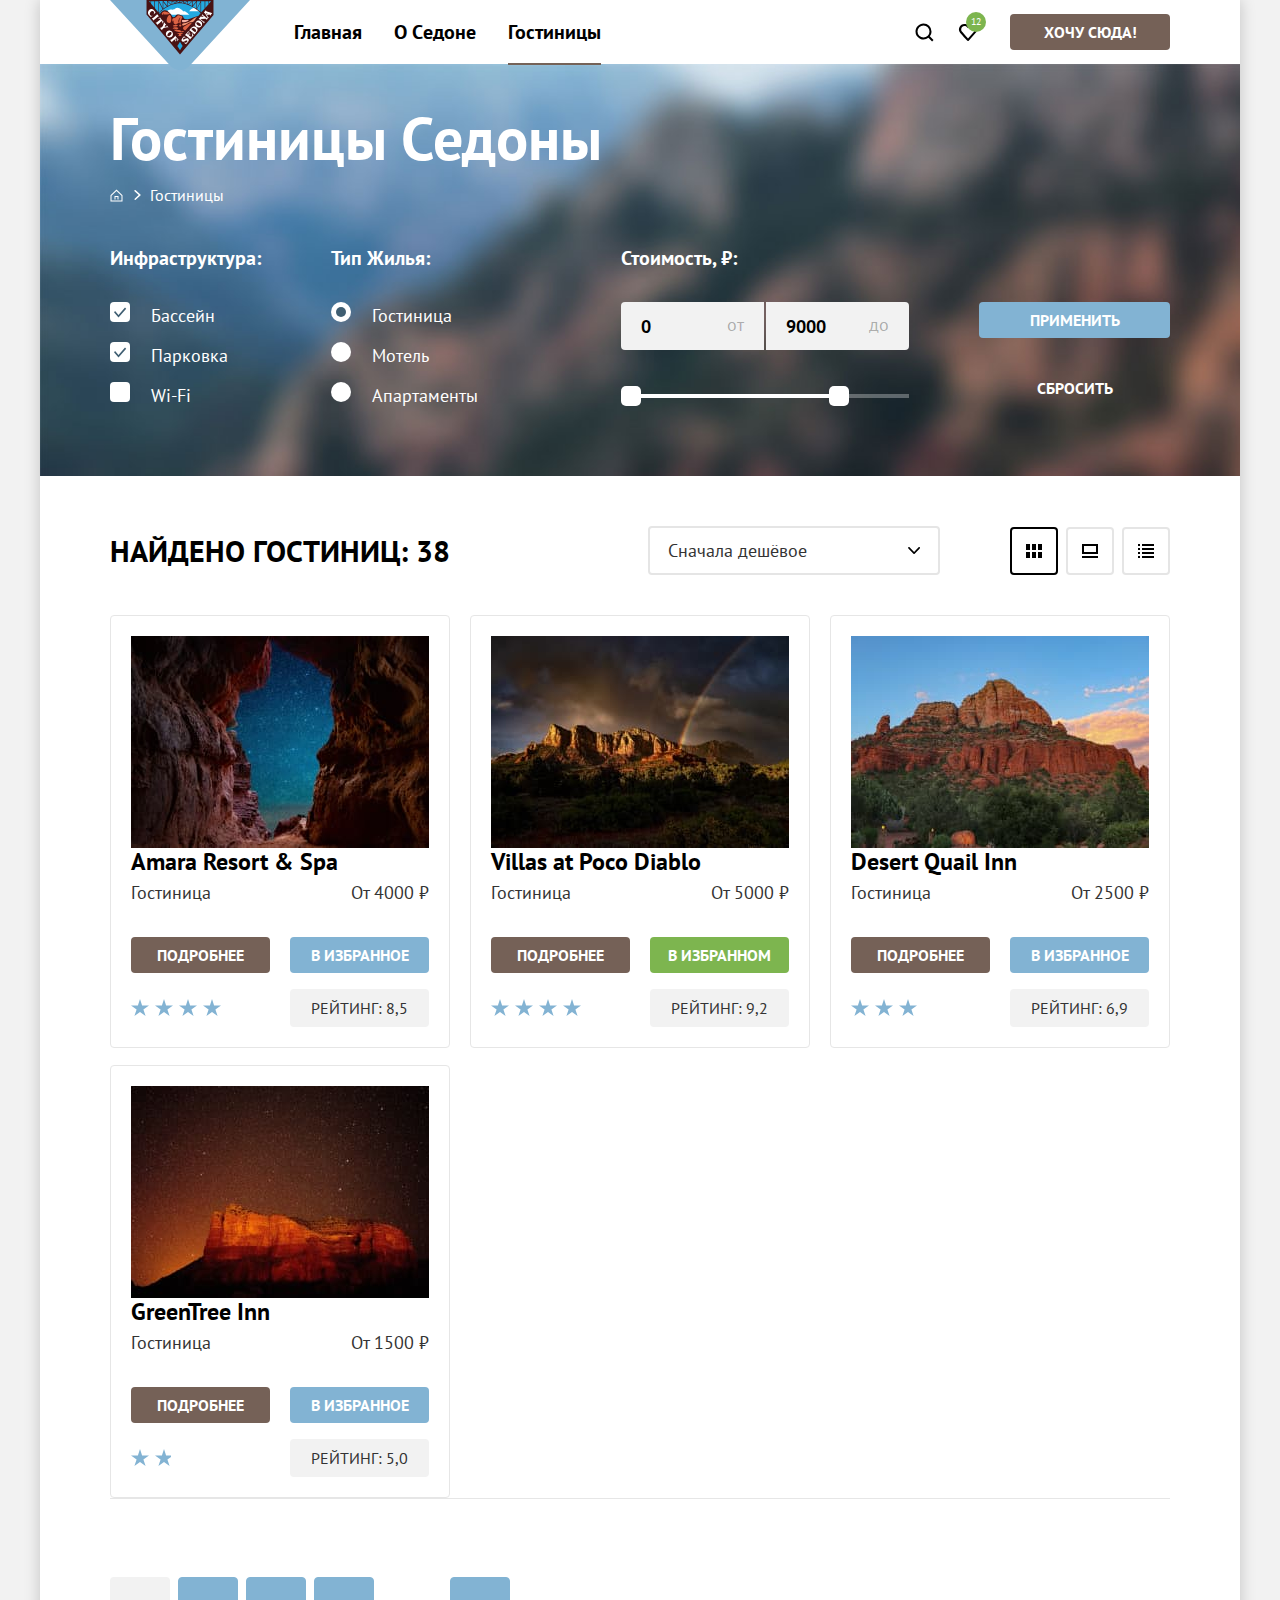
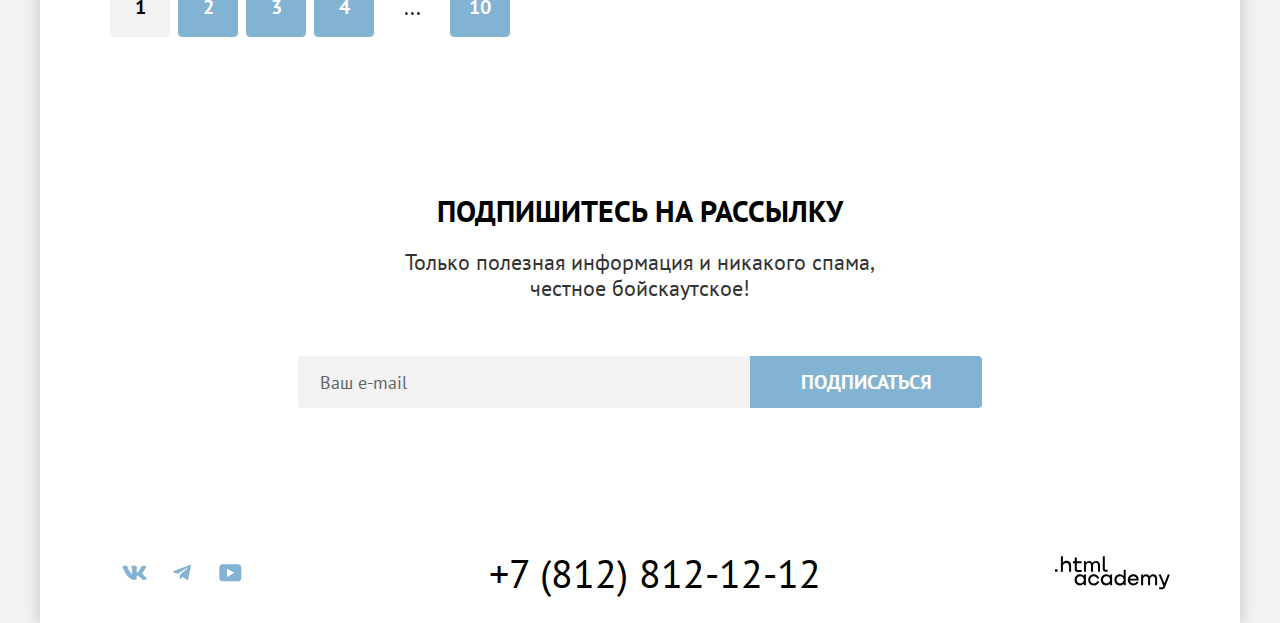
==== commit 9e18cb84: "Внесены правки" ====
--- a/catalog.html
+++ b/catalog.html
@@ -23,7 +23,7 @@
             <a class="navigation-link" href="index.html">Главная</a>
           </li>
           <li class="navigation-item">
-            <a class="navigation-link" href="#">О седоне</a>
+            <a class="navigation-link" href="#">О Cедоне</a>
           </li>
           <li class="navigation-item">
             <a class="navigation-link navigation-link-current" href="catalog.html" aria-current="page">Гостиницы</a>
@@ -33,12 +33,18 @@
         <ul class="user-list list-reset">
           <li class="user-item">
             <a class="user-link user-link-search" href="#">
+              <svg aria-hidden="true" focusable="false" xmlns="http://www.w3.org/2000/svg" width="20" height="20" viewBox="0 0 20 20">
+                <path d="m19.5 18-3.7-3.67c1-1.3 1.7-2.98 1.7-4.87a8 8 0 0 0-8-7.96c-4.4 0-8 3.68-8 8.06a8 8 0 0 0 12.9 6.26l3.7 3.68 1.4-1.5Zm-10-2.48a6 6 0 0 1-6-5.96 6 6 0 0 1 12 0 6 6 0 0 1-6 5.96Z" />
+              </svg>
               <span class="visually-hidden">Поиск.</span>
             </a>
           </li>
           <li class="user-item">
             <a class="user-link user-link-favorites" href="#">
-              <span class="visually-hidden">Нравится.</span>
+              <svg aria-hidden="true" focusable="false" xmlns="http://www.w3.org/2000/svg" width="20" height="20" viewBox="0 0 20 20">
+                <path d="M9.9 19a.9.9 0 0 1-.8-.4c-5.4-6.1-6.7-7.5-7-7.9A5.4 5.4 0 0 1 6.5 2C7.8 2 9 2.5 10 3.3a5.46 5.46 0 0 1 9 4.1c0 1.3-.5 2.5-1.3 3.4l-7 7.9c-.2.2-.4.3-.8.3Zm-6-9.5c.3.4 3.5 4 6.1 6.9l6.2-7c.5-.5.7-1.2.7-2 0-1.8-1.5-3.3-3.3-3.3-1 0-2 .5-2.7 1.3-.3.3-.6.4-.9.4-.3 0-.6-.2-.8-.4-.7-.8-1.7-1.3-2.7-1.3-1.8 0-3.3 1.5-3.3 3.3-.1.9.3 1.6.7 2.1-.1 0-.1 0 0 0Z" />
+              </svg>
+              <span class="visually-hidden">Избранное.</span>
               <span class="user-favorites-num">12</span>
             </a>
           </li>
--- a/styles/styles.css
+++ b/styles/styles.css
@@ -331,31 +331,24 @@
   display: flex;
   flex-wrap: wrap;
   align-items: flex-start;
-  /*justify-content: flex-start;*/
   max-width: 150px;
   margin-right: 20px;
 }
 
 .user-link {
-  display: block;
-  width: 44px;
+  position: relative;
+
+  display: flex;
+  justify-content: center;
+  align-items: center;
+  min-width: 44px;
   min-height: 64px;
-
-  text-align: right;
+  padding: 10px;
+
   color: #000000;
   text-decoration: none;
 
-  background-repeat: no-repeat;
-  background-position: center;
-  background-size: 18px 18px;
-}
-
-.user-link-search {
-  background-image: url("../images/svg/search.svg");
-}
-
-.user-link-favorites {
-  background-image: url("../images/svg/heart.svg");
+  fill: currentColor;
 }
 
 .user-link:hover,
@@ -370,11 +363,14 @@
 }
 
 .user-favorites-num {
-  display: inline-block;
+  position: absolute;
+  top: 18%;
+  right: 9%;
+
   min-width: 20px;
+  max-width: 6ch;
   min-height: 20px;
-  margin: 25% 5px 5px;
-  padding: 5px 2px;
+  padding: 5px 4px;
 
   font-size: 10px;
   line-height: 10px;
